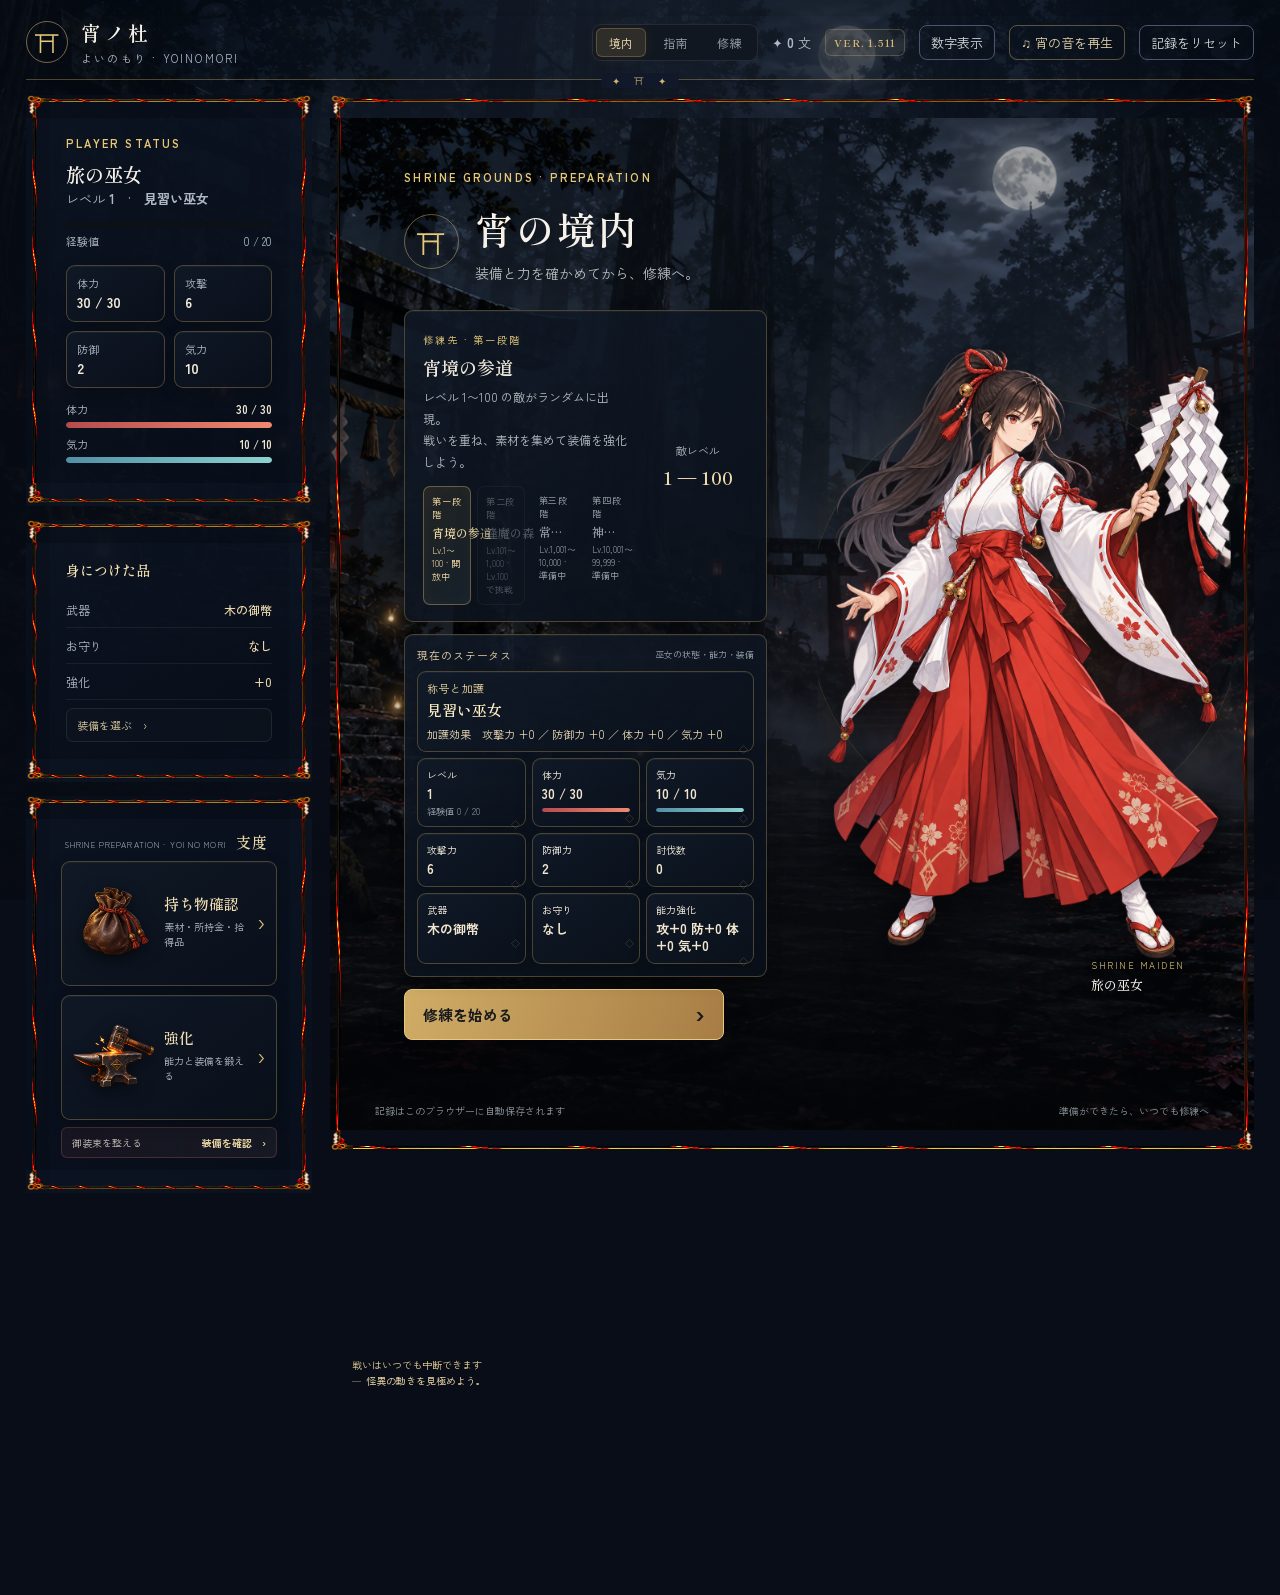
==== index.html @ 6b1ce0fc "宵ノ杜1.511" ====
<!doctype html>
<html lang="ja">
<head>
<meta charset="utf-8"><meta name="viewport" content="width=device-width,initial-scale=1">
<meta name="theme-color" content="#171b25"><title>宵ノ杜（よいのもり）— 巫女の修練場</title>








<link rel="stylesheet" href="styles.css?v=1.511"></head>
<body data-screen="prep" data-prep-view="home"><div class="wrap">
<header class="top"><div class="brand"><div class="crest">⛩</div><div><h1>宵ノ杜</h1><small>よいのもり · YOINOMORI</small></div></div><div class="top-right"><nav class="screen-tabs"><button class="screen-tab active" data-screen-go="prep">境内</button><button class="screen-tab" data-prep-open="guide">指南</button><button class="screen-tab" data-screen-go="battle">修練</button></nav><span>✦ <b id="coins">0</b> 文</span><span class="version-tag" aria-label="ゲームバージョン">VER. 1.511</span><button class="save" id="numberSettingsOpen" aria-expanded="false">数字表示</button><button class="save" id="soundToggle" aria-pressed="false">♫ 宵の音を再生</button><button class="save" id="reset">記録をリセット</button></div></header><section class="number-settings" id="numberSettings" hidden aria-label="数値表示の設定"><div class="number-settings-title"><b>数値表示</b><button type="button" id="numberSettingsClose" aria-label="閉じる">×</button></div><label>表示方法<select id="numberDisplayMode"><option value="compact">省略（上位8桁・日本式単位）</option><option value="full">全桁表示</option></select></label><label id="numberFullFormatRow" hidden>全桁の形式<select id="numberFullFormat"><option value="japanese">日本式（万・億・兆）</option><option value="comma">3桁カンマ（10,000）</option></select></label></section>
<div class="layout"><aside class="side">
<section class="card profile"><div class="eyebrow">PLAYER STATUS</div><h2>旅の巫女</h2><div class="level">レベル <b id="level">1</b><span class="divinity-count" id="sideDivinityCount" hidden></span>　·　<b id="shrineTitle">見習い巫女</b></div><div class="xpbar"><i id="xpfill"></i></div><div class="minor"><span>経験値</span><span id="xptext">0 / 20</span></div><div class="stats"><div class="stat"><span>体力</span><b id="statHp">30 / 30</b></div><div class="stat"><span>攻撃</span><b id="statAtk">6</b></div><div class="stat"><span>防御</span><b id="statDef">2</b></div><div class="stat"><span>気力</span><b id="statMp">10</b></div></div><div class="vitals"><div><span>体力</span><b id="hpValue">30 / 30</b></div><div class="vitalbar hp"><i id="hpbarFill"></i></div><div><span>気力</span><b id="mpValue">10 / 10</b></div><div class="vitalbar mp"><i id="mpbarFill"></i></div></div></section>
<section class="card"><h3 class="section-title">身につけた品</h3><div class="gear-row"><span>武器</span><b id="weapon">木の御幣</b></div><div class="gear-row"><span>お守り</span><b id="charm">なし</b></div><div class="gear-row"><span>強化</span><b id="upgrade">+0</b></div><button class="side-action shrine-only" data-prep-open="equipment">装備を選ぶ　›</button></section>
<section class="prep-preparation shrine-only" aria-label="支度"><div class="prep-preparation-head"><span>SHRINE PREPARATION · YOI NO MORI</span><h3>支度</h3></div><div class="prep-shortcuts"><button class="prep-card prep-card-bag" data-prep-open="materials"><img src="assets/ui/leather-pouch.png" alt="革袋"><span class="prep-card-copy"><b>持ち物確認</b><small>素材・所持金・拾得品</small></span><i aria-hidden="true">›</i></button><button class="prep-card prep-card-forge" data-prep-open="enhancement"><img src="assets/ui/forge-anvil.png" alt="鍛冶の金床と槌"><span class="prep-card-copy"><b>強化</b><small>能力と装備を鍛える</small></span><i aria-hidden="true">›</i></button></div><button class="prep-equipment-link divinity-prep-link" id="divinityOpen" hidden><span>神へと至る道</span><b>神格化　✦</b></button><button class="prep-equipment-link" data-prep-open="equipment"><span>御装束を整える</span><b>装備を確認　›</b></button></section>
</aside><main class="main">
<section class="prep-screen" id="prepScreen"><div class="prep-copy"><div class="eyebrow">SHRINE GROUNDS · PREPARATION</div><div class="prep-title"><span class="prep-seal">⛩</span><div><h2>宵の境内</h2><p>装備と力を確かめてから、修練へ。</p></div></div><div class="course-panel"><div class="course-copy"><span class="course-label">修練先 · 第一段階</span><h3>宵境の参道</h3><p>レベル 1〜100 の敵がランダムに出現。<br>戦いを重ね、素材を集めて装備を強化しよう。</p><div class="course-ranks" aria-label="修練先の四段階"><button type="button" class="current" data-course-select="1"><small>第一段階</small><b>宵境の参道</b><em>Lv.1〜100 · 開放中</em></button><button type="button" data-course-select="2"><small>第二段階</small><b>逢魔の森</b><em>Lv.101〜1,000 · Lv.100で挑戦</em></button><span><small>第三段階</small><b>常夜の奥社</b><em>Lv.1,001〜10,000 · 準備中</em></span><span><small>第四段階</small><b>神代の幽世</b><em>Lv.10,001〜99,999 · 準備中</em></span></div></div><div class="course-range"><span>敵レベル</span><strong>1 — 100</strong></div></div><section class="prep-status" aria-label="現在のステータス"><div class="prep-status-head"><span>現在のステータス</span><small>巫女の状態・能力・装備</small></div><div class="prep-status-grid"><div class="prep-stat title-stat"><span>称号と加護</span><b id="prepTitleValue">見習い巫女</b><small id="titleBuffValue">称号による能力補正なし</small></div><div class="prep-stat"><span>レベル</span><b id="prepLevelValue">1</b><small class="divinity-count" id="prepDivinityCount" hidden></small><small>経験値 <span id="prepXpValue">0 / 20</span></small></div><div class="prep-stat"><span>体力</span><b id="prepHpValue">30 / 30</b><i class="prep-stat-bar hp"><i id="prepHpFill"></i></i></div><div class="prep-stat"><span>気力</span><b id="prepMpValue">10 / 10</b><i class="prep-stat-bar mp"><i id="prepMpFill"></i></i></div><div class="prep-stat"><span>攻撃力</span><b id="prepAtkValue">6</b></div><div class="prep-stat"><span>防御力</span><b id="prepDefValue">2</b></div><div class="prep-stat"><span>討伐数</span><b id="prepWinsValue">0</b></div><div class="prep-stat"><span>武器</span><b id="prepWeaponValue">木の御幣</b></div><div class="prep-stat"><span>お守り</span><b id="prepCharmValue">なし</b></div><div class="prep-stat"><span>能力強化</span><b id="prepUpgradeValue">攻+0 防+0 体+0 気+0</b></div></div></section><button class="enter-training" id="enterTraining">修練を始める <span>›</span></button></div><div class="prep-art"><div class="art-halo"></div><img src="assets/miko.png" alt="御幣を手にした旅の巫女"><div class="nameplate"><span>SHRINE MAIDEN</span><b>旅の巫女</b></div></div><div class="prep-bottom"><span>記録はこのブラウザーに自動保存されます</span><span>準備ができたら、いつでも修練へ</span></div></section>
<section class="prep-panel guide-panel" id="guidePanel" hidden><div class="panel-head"><div><div class="eyebrow">SHRINE · GUIDE</div><h2>指南</h2><p>宵ノ杜での修練と、戦いの基本。</p></div><button class="back-home" data-prep-home>境内へ戻る</button></div><div class="guide-accordions"><details><summary>宵ノ杜での目的</summary><p>修練で怪異と戦い、経験値や文、素材、装備を集めましょう。集めた品で巫女の能力や装備を整え、さらに強い怪異へ挑みます。</p></details><details><summary>戦闘の三すくみ</summary><p>敵の予兆を見て行動を選びます。強烈な攻撃には「防御」、通常攻撃には「破魔の舞」、小細工には「攻撃」が有効です。相手の行動に合った選択で戦いを有利に進めましょう。</p></details><details><summary>戦闘コマンド</summary><p>「攻撃」は基本の一撃。「防御」は強烈な攻撃を受け止めます。「破魔の舞」は通常攻撃をかわしながら反撃します。「祈り」は気力を使って体力を回復します。危険を感じた時は「逃走」を選べますが、その戦いの報酬は得られません。</p></details><details><summary>装備と合成</summary><p>怪異から得た武器やお守りは、境内の装備画面で確認・装備できます。自分のレベル帯を超える装備は身につけられません。同じ装備を得ると自動で合成され、合成Lv.に応じた補正が加わります。補正率は合成Lv.ごとに1%で、装備の素の能力値の横に加算値として表示されます。</p></details><details><summary>素材と強化</summary><p>修練で集めた素材は「支度」から持ち物を確認できます。基礎能力の強化と装備の強化では必要な素材が異なります。装備を強化する際は素材に加えて文も使います。</p></details><details><summary>修練先</summary><p>第一段階「宵境の参道」ではレベル1〜100の怪異と戦います。第二段階「逢魔の森」はレベル100で挑戦でき、初回のレベル101の怪異を倒すと以後も選べるようになります。</p></details><details><summary>記録の保存</summary><p>修練の記録は、このブラウザーに自動保存されます。同じブラウザーで続きを遊べます。</p></details></div></section><section class="prep-panel" id="equipmentPanel" hidden><div class="panel-head"><div><div class="eyebrow">SHRINE · EQUIPMENT</div><h2>装備を選ぶ</h2><p>品物を選び、内容を確認してから装備します。</p></div><button class="back-home" data-prep-home>境内へ戻る</button></div><div class="equipment-workspace"><div class="equipment-owned"><h3>持っている装備</h3><div id="equipmentPanelList" class="equipment-panel-list"></div></div><div class="equipment-detail"><div class="detail-emblem">御</div><div class="eyebrow">SELECTED ITEM</div><h3 id="selectedGearName">装備を選択してください</h3><p id="selectedGearInfo">選んだ装備の性能と装着先をここで確認できます。</p><div class="current-loadout"><span>現在の武器 <b id="panelWeapon">木の御幣</b></span><span>現在のお守り <b id="panelCharm">なし</b></span></div><button id="equipConfirm" class="panel-primary" disabled>この装備を身につける</button></div></div></section>
<section class="prep-panel" id="materialsPanel" hidden><div class="panel-head"><div><div class="eyebrow">SHRINE · INVENTORY</div><h2>持ち物</h2><p>修練で集めた素材と装備品を確認します。</p></div><button class="back-home" data-prep-home>境内へ戻る</button></div><div class="material-summary"><div><span>所持素材</span><b id="materialTotalValue">0 個</b></div><div><span>所持金</span><b id="materialCoinsValue">0 文</b></div></div><h3 class="panel-section-title">収集した素材</h3><div id="materialsList" class="materials-list"></div></section>
<section class="prep-panel" id="enhancementPanel" hidden><div class="panel-head"><div><div class="eyebrow">SHRINE · ENHANCEMENT</div><h2>能力・装備を強化</h2><p>強化項目ごとの専用素材を使います。基礎能力の強化に文は必要ありません。</p></div><button class="back-home" data-prep-home>境内へ戻る</button></div><div class="enhancement-workspace"><div class="enhancement-visual"><img src="assets/enhancement-offering.png" alt="能力や装備の強化に使う霊妙な素材"><span>社に奉じられた強化素材</span></div><div class="enhancement-form"><label for="enhanceTarget">強化する項目</label><select id="enhanceTarget"><optgroup label="基礎能力"><option value="attack">攻撃力</option><option value="defense">防御力</option><option value="vitality">体力上限</option><option value="focus">気力上限</option></optgroup><optgroup label="装備品"><option value="weapon">装備中の武器</option><option value="charm">装備中のお守り</option></optgroup></select><div class="enhance-info" id="enhanceInfo"></div><button id="enhance" class="panel-primary">この強化を行う</button></div></div></section>
<div class="heading"><div><div class="eyebrow" id="trainingCourseEyebrow">STAGE 01</div><h2 id="trainingCourseTitle">宵境の参道</h2></div><p id="trainingCourseRange">敵の目安　レベル 1〜100</p></div>
<div class="battle-log-layout"><section class="battle" id="battle"><div class="battle-top"><div class="battle-tag">⛩　境内・宵の刻</div><div id="enemyInfo" class="enemy-info" hidden><h3 id="enemyName"></h3><small id="enemyLevel" class="enemy-level"></small><div class="bar"><i id="enemyHpFill"></i></div><div class="enemy-hp-label"><span>体力</span><span id="enemyHpText"></span></div></div></div><div class="battle-vitals"><div class="fight-vital"><div><span>体力</span><b id="battleHpValue">30 / 30</b></div><div class="vitalbar hp"><i id="battleHpBar"></i></div></div><div class="fight-vital"><div><span>気力</span><b id="battleMpValue">10 / 10</b></div><div class="vitalbar mp"><i id="battleMpBar"></i></div></div><div class="fight-stat"><span>攻撃力</span><b id="battleAtkValue">6</b></div><div class="fight-stat"><span>防御力</span><b id="battleDefValue">2</b></div></div><img class="miko-art" src="assets/miko.png" alt="白衣に朱の袴を着た巫女、御幣を構えている"><div id="idle" class="stage"><div class="idle-stage"><button class="start restart-training" id="begin" aria-label="続けて修練する">連戦する　›</button><h3>修練の合間</h3><p>体力と気力を確かめ、次の敵に備えよう。<br>境内へ戻って装備を整えることもできます。</p></div></div><div id="activeStage" class="stage" hidden><img class="enemy-art" id="enemyArt" src="assets/enemies/oni.png" alt="野良鬼"><div class="intent" id="intent">敵の様子をうかがっている</div></div><div class="battle-bottom"><span>連勝　<b id="streak">0</b></span></div></section><div id="log" class="battle-log" aria-live="polite"><div id="turnMsg" class="battle-callout">戦いはいつでも中断できます</div><div id="logs"><div class="logline"><span>—</span>怪異の動きを見極めよう。</div></div></div></div>
<section class="combat-ui"><div class="commands"><div class="command-head"><h3>行動を選ぶ</h3><span>気力　<b id="mpNow">10</b> / <span id="mpMax">10</span></span></div><div class="cmdgrid"><button class="cmd" data-action="attack"><span class="ico">⚔️</span><span><b>攻撃</b><small>素早い一撃</small></span></button><button class="cmd" data-action="skill"><span class="ico">🌸</span><span><b>破魔の舞</b><small>気力 4 · 破魔の力で攻める</small></span></button><button class="cmd" data-action="guard"><span class="ico">⛨</span><span><b>守る</b><small>身を守り、次の傷を抑える</small></span></button><button class="cmd" data-action="pray"><span class="ico">📿</span><span><b>祈る</b><small>体力を回復 · 気力 3</small></span></button><button class="cmd" id="fleeCommand" data-action="flee" disabled><span class="ico">↩</span><span><b>逃走</b><small>戦闘を中断 · 報酬なし</small></span></button></div></div></section>
<div class="foot">宵ノ杜　—　終わりなき修練のはじまり</div></main></div></div><div class="divinity-modal" id="divinityModal" hidden role="dialog" aria-modal="true" aria-labelledby="divinityTitle"><button class="divinity-backdrop" id="divinityCloseBackdrop" aria-label="閉じる"></button><section class="divinity-dialog"><button class="divinity-close" id="divinityClose" aria-label="閉じる">×</button><span class="divinity-kicker">神へと至る道</span><h2 id="divinityTitle">神格化</h2><p>レベル1から育成をやり直し、体力・気力・攻撃・防御の一部を永続加護として引き継ぎます。装備・素材・文・通常強化は保持されます。重ねるほど能力が伸び続けます。</p><div class="divinity-rate" id="divinityRate">今のレベルだと 5.0% 引き継がれます。神格化前のレベルが高いほど、引継ぎ率が高まります。</div><div class="divinity-preview-stats"><span>神格化後 <b>レベル1から再育成</b></span><span>今回の引継ぎ <b id="divinityGainText">体力 +1 · 気力 +1 · 攻撃 +1 · 防御 +1</b></span></div><button class="divinity-prepare" id="divinityPrepare">神格化を選ぶ</button><div class="divinity-confirm" id="divinityConfirm" hidden><b>神格化を実行しますか？</b><span>レベルと経験値は1からの育成に戻ります。能力の加護とこれまでの所持品は引き継がれます。</span><div><button id="divinityCancel">実行しない</button><button id="divinityExecute">実行する</button></div></div></section></div><div class="toast" id="toast"></div>
<script src="game.js?v=1.511" defer></script></body></html>
---- styles.css ----
@import url('https://fonts.googleapis.com/css2?family=Zen+Kaku+Gothic+New:wght@400;500;700;900&family=Shippori+Mincho:wght@500;600;700&display=swap');
:root{--bg:#10141c;--panel:#1a202b;--panel2:#202936;--line:#35404d;--muted:#9ba6b1;--text:#f2eee5;--red:#cb5b59;--gold:#d7b875;--green:#84b89b;--blue:#83a9c9}*{box-sizing:border-box}body{margin:0;background:radial-gradient(ellipse at 50% -10%,#303744 0,#171c26 38%,#10141c 75%);color:var(--text);font:15px 'Zen Kaku Gothic New',sans-serif;min-height:100vh}button{font:inherit;color:inherit;cursor:pointer}.wrap{max-width:1180px;margin:auto;padding:22px 28px 48px}.top{display:flex;align-items:center;justify-content:space-between;border-bottom:1px solid #ffffff18;padding:5px 0 19px}.brand{display:flex;align-items:center;gap:13px}.crest{width:42px;height:42px;border:1px solid #d7b87588;border-radius:50%;display:grid;place-items:center;color:var(--gold);font-size:25px}.brand h1{font:600 20px 'Shippori Mincho',serif;letter-spacing:.18em;margin:0}.brand small{display:block;color:var(--muted);font-size:11px;letter-spacing:.2em;margin-top:3px}.top-right{display:flex;align-items:center;gap:14px;color:var(--muted);font-size:13px}.save{border:1px solid var(--line);background:none;padding:7px 11px;border-radius:8px;color:#d4d8d9}.layout{display:grid;grid-template-columns:260px minmax(0,1fr);gap:20px;margin-top:20px}.side{display:flex;flex-direction:column;gap:14px}.card{background:linear-gradient(145deg,#202733,#191f29);border:1px solid #ffffff13;border-radius:13px;padding:17px;box-shadow:0 12px 35px #0002}.profile{position:relative;overflow:hidden}.profile:after{content:'⛩';position:absolute;right:-5px;top:18px;font-size:101px;color:#d7b8750b}.eyebrow{font-size:11px;letter-spacing:.2em;color:var(--gold);font-weight:700}.profile h2{font:600 19px 'Shippori Mincho',serif;margin:9px 0 2px}.level{color:var(--muted);font-size:13px}.xpbar,.bar{height:7px;border-radius:8px;background:#0c1118;overflow:hidden}.xpbar{margin:13px 0 5px}.xpbar i,.bar i{display:block;height:100%;background:linear-gradient(90deg,#ae8053,#e2c986);border-radius:8px;transition:width .3s}.minor{font-size:11px;color:var(--muted);display:flex;justify-content:space-between}.stats{display:grid;grid-template-columns:1fr 1fr;gap:9px;margin-top:16px}.stat{background:#11172088;padding:9px 10px;border-radius:8px}.stat span{display:block;color:var(--muted);font-size:11px}.stat b{font-size:16px}.section-title{font:600 14px 'Shippori Mincho',serif;margin:0 0 12px}.gear-row{display:flex;justify-content:space-between;padding:9px 0;border-bottom:1px solid #ffffff10;font-size:12px}.gear-row:last-child{border:0;padding-bottom:0}.gear-row span{color:var(--muted)}.gear-row b{color:#e9d7ac;font-weight:500}.inventory{font-size:12px;color:var(--muted);line-height:1.8}.main{min-width:0}.heading{display:flex;justify-content:space-between;align-items:end;margin:2px 2px 13px}.heading h2{font:600 22px 'Shippori Mincho',serif;margin:3px 0 0}.heading p{margin:0;color:var(--muted);font-size:12px}.course{display:flex;align-items:center;gap:11px}.course-mark{color:var(--gold);font-size:23px;border:1px solid #d7b87555;border-radius:9px;padding:5px 10px}.battle{min-height:368px;position:relative;overflow:hidden;background:linear-gradient(180deg,#252c35 0%,#252b32 46%,#35302a 100%);border:1px solid #ffffff17;border-radius:14px}.battle:before{content:'';position:absolute;inset:0;background:radial-gradient(ellipse at 50% 90%,#c69b572b,transparent 44%),linear-gradient(0deg,#10141caa,transparent 43%);pointer-events:none}.battle-top{position:relative;z-index:1;display:flex;justify-content:space-between;align-items:flex-start;padding:18px}.battle-tag{background:#10141caa;border:1px solid #ffffff1c;border-radius:20px;padding:6px 11px;font-size:11px;color:#d9d6ce}.enemy-info{width:220px;margin-left:auto;text-align:right}.enemy-info h3{font:600 17px 'Shippori Mincho',serif;margin:0 0 5px}.enemy-info small{color:#bbc1c2;font-size:11px}.bar{height:6px;margin-top:9px;background:#13171b}.bar i{background:linear-gradient(90deg,#b84e4c,#e17465)}.enemy-hp-label{display:flex;justify-content:space-between;font-size:11px;margin-top:4px;color:#d7d6d1}.stage{position:absolute;inset:65px 0 46px;display:grid;place-items:center}.enemy-art{font-size:116px;filter:drop-shadow(0 12px 17px #0007);animation:float 3.4s ease-in-out infinite;user-select:none}.enemy-art.hit{animation:shake .27s}.@keyframes float{50%{transform:translateY(-7px)}}@keyframes shake{25%{transform:translateX(-12px)}75%{transform:translateX(12px)}}.intent{position:absolute;z-index:1;bottom:15px;left:50%;transform:translateX(-50%);white-space:nowrap;background:#111720dc;border:1px solid #ffffff20;padding:8px 14px;border-radius:20px;font-size:12px;color:#e5d7b8}.idle-stage{text-align:center;max-width:390px;z-index:1}.idle-stage .seal{font-size:73px;color:#d7b8756b;line-height:1}.idle-stage h3{font:600 20px 'Shippori Mincho',serif;margin:7px}.idle-stage p{color:#b8bdc0;font-size:13px;line-height:1.8}.start{margin-top:9px;background:#b08b52;border:0;color:#16191d;padding:11px 26px;border-radius:8px;font-weight:700;box-shadow:0 4px 18px #0003}.start:hover,.cmd:hover{filter:brightness(1.13);transform:translateY(-1px)}.battle-bottom{position:absolute;z-index:1;bottom:0;left:0;right:0;padding:13px 18px;background:linear-gradient(0deg,#111720e8,#11172000);display:flex;justify-content:space-between;align-items:center;color:#c7c7c1;font-size:12px}.battle-bottom b{color:#f1dcae}.combat-ui{margin-top:13px;display:grid;grid-template-columns:1.1fr 1fr;gap:13px}.commands,.log{background:var(--panel);border:1px solid #ffffff13;border-radius:12px;padding:14px}.command-head{display:flex;justify-content:space-between;align-items:center;margin-bottom:10px}.command-head h3{margin:0;font:600 14px 'Shippori Mincho',serif}.command-head span{font-size:11px;color:var(--muted)}.cmdgrid{display:grid;grid-template-columns:1fr 1fr;gap:8px}.cmd{display:flex;align-items:center;gap:9px;background:#242d39;border:1px solid #ffffff14;border-radius:9px;padding:10px;text-align:left;transition:.15s}.cmd:disabled{opacity:.4;cursor:not-allowed;transform:none}.cmd[data-action="flee"]{grid-column:1/-1;min-height:58px;justify-content:center;border-color:#98585488;background:linear-gradient(110deg,#38272d,#2c2931);font-size:14px}.cmd[data-action="flee"] .ico{color:#f09b87}.cmd .ico{font-size:20px;width:26px;text-align:center}.cmd b{display:block;font-size:12px}.cmd small{display:block;color:var(--muted);font-size:10px;margin-top:2px}.log{height:147px;overflow:hidden}.logline{font-size:12px;line-height:1.65;color:#c2c7c8;padding:3px 0;border-bottom:1px solid #ffffff0b}.logline:first-of-type{color:#f0dba9}.logline span{color:var(--muted);font-size:10px;margin-right:7px}.toast{position:fixed;bottom:20px;left:50%;transform:translate(-50%,20px);background:#282f39;border:1px solid #d7b87566;border-radius:9px;padding:11px 17px;opacity:0;pointer-events:none;transition:.22s;z-index:9;box-shadow:0 8px 25px #0007}.toast.show{opacity:1;transform:translate(-50%,0)}.shake-screen{animation:screen .25s}@keyframes screen{25%{transform:translateX(-3px)}75%{transform:translateX(3px)}}.loot{color:#e8cd8d!important}.foot{text-align:center;color:#69747d;font-size:11px;margin:18px 0 0}
.miko-art{position:absolute;z-index:1;left:13%;bottom:38px;width:132px;height:236px;filter:drop-shadow(0 10px 12px #0006);animation:mikoIdle 3.6s ease-in-out infinite;pointer-events:none}@keyframes mikoIdle{50%{transform:translateY(-4px)}}.miko-art:after{content:''}.battle:has(#activeStage:not([hidden])) .miko-art{animation:mikoReady 1.8s ease-in-out infinite alternate}@keyframes mikoReady{to{transform:translateY(-4px) rotate(-1deg)}}#soundToggle{color:#e5d3a9;border-color:#d7b87566}#soundToggle[aria-pressed="true"]{background:#b08b5230;color:#ffe6a8}.miko-art{left:14%}@media(max-width:780px){.wrap{padding:15px}.layout{grid-template-columns:1fr}.side{display:grid;grid-template-columns:1fr 1fr}.profile{grid-column:1/-1}.battle{min-height:330px}.combat-ui{grid-template-columns:1fr}.log{height:auto;min-height:90px}}@media(max-width:500px){.top-right .save{display:none}.top-right{font-size:11px}.side{grid-template-columns:1fr}.profile{grid-column:auto}.battle{min-height:315px}.enemy-info{width:175px}.enemy-art{font-size:91px}.miko-art{width:98px;height:180px;left:6%;bottom:38px}.idle-stage{max-width:270px;margin-left:36px}.heading{align-items:flex-start;gap:8px}.heading h2{font-size:19px}.heading p{font-size:11px}.course-mark{font-size:19px}.cmd{padding:9px 7px}}


/* Screen layout and game artwork */
.wrap{max-width:1600px;height:100vh;min-height:680px;padding:16px 26px 20px;display:flex;flex-direction:column}.top{flex:none;padding:2px 0 13px}.layout{flex:1;min-height:0;grid-template-columns:286px minmax(0,1fr);gap:18px;margin-top:15px}.side{min-height:0;overflow:auto}.main{min-height:0;display:flex;flex-direction:column;gap:10px}.screen-tabs{display:flex;gap:4px;padding:3px;background:#111720;border:1px solid #ffffff16;border-radius:9px}.screen-tab{border:0;background:transparent;color:#9ba6b1;padding:6px 13px;border-radius:6px;font-size:12px}.screen-tab.active{background:#b08b5230;color:#f1dcae}.prep-screen{position:relative;isolation:isolate;flex:1;min-height:470px;overflow:hidden;display:grid;grid-template-columns:1.06fr .94fr;grid-template-rows:1fr auto;border:1px solid #ffffff18;border-radius:15px;background:radial-gradient(ellipse at 78% 53%,#984f3833,transparent 37%),radial-gradient(ellipse at 22% 84%,#bb9b5724,transparent 50%),linear-gradient(135deg,#252b32,#171b23 70%);box-shadow:0 18px 50px #0003}.prep-screen:before{content:'';position:absolute;inset:0;z-index:-1;opacity:.35;background:repeating-linear-gradient(0deg,transparent 0 46px,#d9c38a0d 47px 48px)}.prep-copy{align-self:center;padding:clamp(24px,4vw,60px);z-index:2}.prep-title{display:flex;gap:16px;align-items:center;margin:15px 0 27px}.prep-seal{width:55px;height:55px;border:1px solid #d7b87577;border-radius:50%;display:grid;place-items:center;color:var(--gold);font-size:29px}.prep-title h2{font:600 clamp(26px,3vw,40px) 'Shippori Mincho',serif;letter-spacing:.08em;margin:0}.prep-title p{color:#b6bdc0;margin:7px 0 0;font-size:14px}.course-panel{display:flex;justify-content:space-between;gap:16px;max-width:600px;padding:18px 20px;border:1px solid #d7b87537;border-radius:11px;background:#11172099}.course-label{font-size:10px;letter-spacing:.2em;color:var(--gold)}.course-panel h3{font:600 18px 'Shippori Mincho',serif;margin:6px 0}.course-panel p{color:#b5bec2;font-size:12px;line-height:1.8;margin:0}.course-range{align-self:center;min-width:100px;color:#abb4b8;font-size:11px;text-align:center}.course-range strong{display:block;font:600 18px 'Shippori Mincho',serif;color:#f1dcae;margin-top:6px}.prep-note{display:grid;gap:4px;margin:20px 0 18px 4px}.prep-note span{color:var(--gold);font-size:11px;letter-spacing:.1em}.prep-note b{font:500 13px 'Shippori Mincho',serif}.prep-note small{color:#9ba6b1;font-size:11px}.enter-training{display:flex;align-items:center;justify-content:space-between;width:min(100%,320px);padding:14px 18px;border:1px solid #e6c980;background:linear-gradient(110deg,#d0ac66,#a77d45);color:#17191d;border-radius:8px;font-weight:700;box-shadow:0 8px 24px #0004;transition:.16s}.enter-training:hover{transform:translateY(-2px);filter:brightness(1.07)}.enter-training span{font-size:24px;line-height:16px}.prep-art{position:relative;min-width:0;overflow:hidden}.prep-art .art-halo{position:absolute;width:min(34vw,490px);aspect-ratio:1;border-radius:50%;left:50%;top:51%;transform:translate(-50%,-50%);background:radial-gradient(circle,#d7b8752a 0,#b3443820 40%,transparent 70%);border:1px solid #d7b87521;box-shadow:0 0 65px #d7b87516}.prep-art>img{position:absolute;bottom:-2%;left:50%;transform:translateX(-50%);height:94%;width:auto;max-width:100%;object-fit:contain;filter:drop-shadow(0 18px 20px #0008)}.nameplate{position:absolute;right:8%;bottom:9%;display:grid;gap:3px;padding:9px 13px;border:1px solid #d7b87540;border-radius:7px;background:#13171de0}.nameplate span{font-size:9px;letter-spacing:.17em;color:var(--gold)}.nameplate b{font:500 13px 'Shippori Mincho',serif}.prep-bottom{grid-column:1/-1;display:flex;justify-content:space-between;padding:12px 22px;border-top:1px solid #ffffff14;background:#10141c88;color:#879198;font-size:10px}.layout .battle{flex:1;min-height:310px}.combat-ui{flex:none;height:158px;grid-template-columns:1.1fr 1fr;gap:10px;margin-top:0}.commands,.log{min-height:0;height:100%;padding:12px}.cmdgrid{gap:6px}.cmd{padding:8px 10px}.command-head{margin-bottom:8px}.logline{font-size:11px;padding:2px 0}.miko-art{position:absolute;z-index:1;left:13%;bottom:43px;width:auto;height:76%;max-width:26%;object-fit:contain;filter:drop-shadow(0 12px 14px #0008);animation:mikoIdle 3.6s ease-in-out infinite;pointer-events:none}.battle:has(#activeStage:not([hidden])) .miko-art{animation:mikoReady 1.8s ease-in-out infinite alternate}.enemy-art{position:absolute;left:69%;bottom:26px;width:auto;height:min(82%,300px);max-width:30%;object-fit:contain;filter:drop-shadow(0 14px 15px #0009);animation:float 3.4s ease-in-out infinite;user-select:none;pointer-events:none}.enemy-art.hit{animation:shake .27s}.vitals{margin-top:13px;display:grid;grid-template-columns:1fr auto;gap:5px 8px;align-items:center}.vitals>div:first-child,.vitals>div:nth-of-type(3){display:contents}.vitals span{font-size:11px;color:#b2bbc0}.vitals b{font-size:11px;color:#eee6d3;text-align:right}.vitalbar{grid-column:1/-1;height:6px;border-radius:9px;overflow:hidden;background:#0d1218;margin-bottom:3px}.vitalbar i{display:block;height:100%;width:100%;border-radius:9px;transition:width .25s}.vitalbar.hp i{background:linear-gradient(90deg,#b64b4d,#ef8971)}.vitalbar.mp i{background:linear-gradient(90deg,#528fa5,#8dd2d1)}.stat b{font-size:14px}.heading{margin:0 2px 2px}.battle{min-height:0}.battle-top{padding:15px 18px}.stage{inset:62px 0 47px}.intent{bottom:8px}.battle-bottom{padding:12px 18px}.foot{display:none}body[data-screen="prep"] .heading,body[data-screen="prep"] #battle,body[data-screen="prep"] .combat-ui{display:none}body[data-screen="battle"] #prepScreen{display:none}
@media(max-width:850px){.wrap{height:auto;min-height:100vh;padding:14px}.layout{height:auto;grid-template-columns:1fr}.side{display:grid;grid-template-columns:1fr 1fr;overflow:visible}.profile{grid-column:1/-1}.main{min-height:720px}.prep-screen{min-height:620px}.prep-copy{padding:28px}.layout .battle{flex:none;height:400px}.combat-ui{height:auto;min-height:158px}.commands,.log{height:158px}}
@media(max-width:560px){.wrap{padding:10px}.top{align-items:flex-start;gap:8px}.brand{gap:7px}.brand h1{font-size:17px}.brand small{font-size:9px}.crest{width:34px;height:34px;font-size:20px}.top-right{gap:5px;flex-wrap:wrap;justify-content:flex-end}.top-right .save{display:none}#soundToggle{display:block!important;padding:6px 8px!important}.screen-tab{padding:6px 9px}.layout{margin-top:10px}.side{grid-template-columns:1fr}.profile{grid-column:auto}.main{min-height:0}.prep-screen{display:flex;flex-direction:column;min-height:650px}.prep-copy{padding:23px 18px 8px}.prep-title{margin:12px 0 17px}.prep-title h2{font-size:26px}.prep-title p{font-size:12px}.course-panel{padding:13px;gap:7px}.course-panel p{font-size:11px}.course-range{min-width:78px}.course-range strong{font-size:16px}.prep-note{margin:13px 0}.prep-art{position:absolute;right:0;bottom:34px;width:57%;height:43%;opacity:.76;pointer-events:none}.prep-art>img{height:100%;left:55%}.prep-art .art-halo{width:100%;top:58%}.nameplate{display:none}.enter-training{z-index:3;position:relative}.prep-bottom{margin-top:auto;font-size:9px;padding:10px}.heading h2{font-size:20px}.heading p{font-size:11px}.layout .battle{height:350px;min-height:350px}.enemy-info{width:145px}.miko-art{height:58%;max-width:32%;left:4%;bottom:42px}.enemy-art{width:clamp(116px,33vw,155px);left:69%;bottom:32px}.stage{inset:60px 0 45px}.intent{font-size:10px;padding:7px 10px;max-width:90%;white-space:normal;text-align:center}.combat-ui{grid-template-columns:1fr}.commands{height:154px}.log{height:100px}.cmd{padding:7px}.cmd small{font-size:9px}}


[hidden]{display:none!important}.battle-vitals{display:grid;grid-template-columns:1fr 1fr;gap:13px;margin-bottom:8px;padding-bottom:8px;border-bottom:1px solid #ffffff12}.fight-vital>div:first-child{display:flex;justify-content:space-between;align-items:center;margin-bottom:4px}.fight-vital span{font-size:11px;color:#aeb8bd}.fight-vital b{font-size:12px;color:#f2e8d0}.fight-vital .vitalbar{height:7px;margin:0}.combat-ui{height:194px}.commands{overflow:hidden}.equipment-list{display:grid;gap:6px;margin-top:9px}.equipment-entry{display:flex;justify-content:space-between;align-items:center;gap:7px;padding:7px 8px;background:#11172088;border:1px solid #ffffff10;border-radius:7px;font-size:11px}.equipment-entry span{color:#e5d3a9}.equipment-entry small{color:#aab4ba}.equip-button{border:1px solid #d7b87555;border-radius:5px;color:#e6d4aa;background:#d7b87512;padding:4px 7px;font-size:10px;white-space:nowrap}.equip-button:disabled{opacity:.5}.enhance-box{margin-top:12px;padding-top:10px;border-top:1px solid #ffffff12}.enhance-box h4{font:600 12px 'Shippori Mincho',serif;margin:0 0 7px;color:#ead8b0}.enhance-box select{width:100%;padding:7px 8px;border-radius:6px;border:1px solid #ffffff20;background:#121821;color:#eee8dc;font:inherit;font-size:11px}.enhance-info{font-size:10px;line-height:1.55;color:#aeb7bc;margin:7px 0}.enhance-info b{color:#ead8b0}.enhance-box #enhance{width:100%;border:1px solid #d7b87566;color:#e5d3a9;background:#c19b4d12;padding:7px;border-radius:7px;font-size:11px}.enhance-box #enhance:disabled{opacity:.42;cursor:not-allowed}body[data-screen="battle"] .enhance-box,body[data-screen="battle"] .equipment-list{display:none}.equipment-list:empty{display:none}
@media(max-width:850px){.combat-ui{height:auto;min-height:194px}.commands{height:auto;min-height:194px}.battle-vitals{gap:8px}.equipment-list{max-height:170px;overflow:auto}}
@media(max-width:560px){.combat-ui{min-height:0}.commands{min-height:190px}.battle-vitals{margin-bottom:7px;padding-bottom:7px}.enhance-box{margin-top:10px}.equipment-list{max-height:190px}}


.side-action{display:block;width:100%;margin-top:8px;padding:8px 10px;text-align:left;border:1px solid #ffffff16;border-radius:7px;background:#11172080;color:#d9c89f;font-size:11px}.side-action:hover{border-color:#d7b87566;background:#d7b87512}.prep-shortcuts{display:grid;grid-template-columns:repeat(3,minmax(0,1fr));gap:8px;margin:15px 0}.prep-shortcuts button{display:grid;grid-template-columns:30px 1fr;grid-template-rows:auto auto;gap:2px 8px;text-align:left;align-items:center;padding:9px 10px;border:1px solid #ffffff18;border-radius:8px;background:#131922bd;color:#eee8dc}.prep-shortcuts button:hover{border-color:#d7b87577;background:#242630}.prep-shortcuts button>span{grid-row:1/3;width:28px;height:28px;display:grid;place-items:center;border-radius:50%;border:1px solid #d7b87555;color:#e5c881}.prep-shortcuts b{font-size:11px}.prep-shortcuts small{font-size:9px;color:#9aa5ad}.enter-training{margin-top:0}
.prep-panel{flex:1;min-height:0;padding:clamp(22px,4vw,52px);border:1px solid #ffffff18;border-radius:15px;background:radial-gradient(ellipse at 85% 45%,#a8583820,transparent 38%),linear-gradient(135deg,#252b32,#171b23 75%);display:flex;flex-direction:column;gap:22px;overflow:hidden}.panel-head{display:flex;justify-content:space-between;align-items:center;gap:20px;padding-bottom:17px;border-bottom:1px solid #ffffff17}.panel-head h2{font:600 clamp(25px,3vw,36px) 'Shippori Mincho',serif;margin:4px 0}.panel-head p{margin:0;color:#aab4b9;font-size:12px}.back-home{padding:9px 13px;border:1px solid #ffffff1c;border-radius:7px;background:#10151d;color:#d8ccad;font-size:11px;white-space:nowrap}
.equipment-workspace{display:grid;grid-template-columns:minmax(0,1fr) minmax(230px,.7fr);gap:18px;flex:1;min-height:0}.equipment-owned,.equipment-detail{padding:17px;border:1px solid #ffffff13;border-radius:10px;background:#1117208c;min-height:0}.equipment-owned h3,.panel-section-title{margin:0 0 12px;font:600 14px 'Shippori Mincho',serif;color:#ecdfc2}.equipment-panel-list{display:grid;gap:8px;max-height:100%;overflow:auto}.gear-choice{display:flex;justify-content:space-between;align-items:center;gap:14px;padding:13px;border:1px solid #ffffff15;border-radius:8px;background:#1b232e;color:#eee8dc;text-align:left}.gear-choice.selected{border-color:#dabd75;background:#8e73351c;box-shadow:inset 3px 0 #d7b875}.gear-choice.equipped{opacity:.72}.gear-choice b{display:block;font-size:13px}.gear-choice small{display:block;margin-top:4px;color:#aab5bb;font-size:11px}.choice-state{flex:none;color:#d8bd7a;font-size:10px}.equipment-detail{display:flex;flex-direction:column;align-items:flex-start;justify-content:center;padding:25px}.detail-emblem,.enhance-mark{width:62px;height:62px;display:grid;place-items:center;border-radius:50%;border:1px solid #d7b8755c;background:#d7b87510;color:#dfc17d;font:500 28px 'Shippori Mincho',serif;margin-bottom:18px}.equipment-detail h3{margin:6px 0;font:600 20px 'Shippori Mincho',serif}.equipment-detail p{min-height:36px;color:#b1bbc0;font-size:12px;line-height:1.7}.current-loadout{display:grid;gap:8px;width:100%;margin:12px 0 18px;padding:12px;border-radius:8px;background:#0e141c}.current-loadout span{display:flex;justify-content:space-between;color:#aab3b8;font-size:11px}.current-loadout b{color:#e5d6b5}.panel-primary{padding:12px 16px;border:1px solid #d7b87588;border-radius:7px;background:linear-gradient(110deg,#c6a25e,#977040);color:#17191d;font-weight:700;font-size:12px}.panel-primary:disabled{opacity:.45;cursor:not-allowed}
.material-summary{display:flex;gap:12px}.material-summary>div{min-width:170px;padding:15px 18px;border:1px solid #ffffff16;border-radius:9px;background:#11172099}.material-summary span{display:block;color:#aab4b9;font-size:11px}.material-summary b{display:block;margin-top:6px;color:#ecd59b;font:600 19px 'Shippori Mincho',serif}.materials-list{display:grid;grid-template-columns:repeat(auto-fill,minmax(155px,1fr));gap:10px;overflow:auto}.material-card{padding:15px;border:1px solid #ffffff15;border-radius:8px;background:#11172099}.material-card span{display:block;color:#aeb9be;font-size:11px}.material-card b{display:block;margin-top:8px;color:#e8d5a9;font:600 17px 'Shippori Mincho',serif}.empty-state{padding:24px;border:1px dashed #ffffff20;border-radius:9px;color:#9ba6b1;font-size:12px}
.enhancement-workspace{display:flex;align-items:center;gap:clamp(24px,8vw,100px);width:min(100%,720px);margin:auto;padding:clamp(20px,5vw,50px);border:1px solid #ffffff15;border-radius:12px;background:#11172099}.enhancement-workspace .enhance-mark{flex:none;width:92px;height:92px;font-size:43px;margin:0}.enhancement-form{flex:1;min-width:0}.enhancement-form label{display:block;margin-bottom:8px;color:#dcc789;font-size:12px}.enhancement-form select{width:100%;padding:12px;border:1px solid #ffffff22;border-radius:7px;background:#161d27;color:#f2eee5;font:inherit}.enhancement-form .enhance-info{margin:13px 0 16px;padding:12px;border-radius:7px;background:#0c121a;color:#b2bdc1;font-size:12px;line-height:1.9}.enhancement-form .enhance-info b{color:#ecd59b}.enhancement-form .panel-primary{width:100%}
body[data-screen="prep"][data-prep-view="equipment"] #prepScreen,body[data-screen="prep"][data-prep-view="materials"] #prepScreen,body[data-screen="prep"][data-prep-view="enhancement"] #prepScreen,body[data-screen="prep"][data-prep-view="guide"] #prepScreen{display:none!important}body[data-screen="prep"][data-prep-view="equipment"] #equipmentPanel,body[data-screen="prep"][data-prep-view="materials"] #materialsPanel,body[data-screen="prep"][data-prep-view="enhancement"] #enhancementPanel,body[data-screen="prep"][data-prep-view="guide"] #guidePanel{display:flex!important}body[data-screen="battle"] .prep-panel{display:none!important}body[data-screen="battle"] .shrine-only{display:none!important}
@media(max-width:850px){.prep-shortcuts button{grid-template-columns:25px 1fr;padding:8px}.equipment-workspace{grid-template-columns:1fr;overflow:auto}.equipment-detail{min-height:230px}.equipment-owned{min-height:240px}.prep-panel{overflow:auto}.materials-list{overflow:visible}}
@media(max-width:560px){.prep-shortcuts{grid-template-columns:1fr 1fr}.prep-shortcuts button:last-child{grid-column:1/-1}.prep-shortcuts small{font-size:8px}.panel-head h2{font-size:25px}.panel-head p{font-size:10px}.panel-head{align-items:flex-start}.back-home{padding:8px}.prep-panel{padding:18px 14px;gap:14px;min-height:540px}.equipment-workspace{gap:10px}.equipment-owned,.equipment-detail{padding:13px}.equipment-detail{min-height:210px}.material-summary{gap:7px}.material-summary>div{min-width:0;flex:1;padding:12px}.material-summary b{font-size:17px}.enhancement-workspace{flex-direction:column;align-items:stretch;gap:17px;padding:18px}.enhancement-workspace .enhance-mark{width:54px;height:54px;font-size:26px}.materials-list{grid-template-columns:1fr 1fr}}


/* Readable combat stats, complete shrine status, and responsive character placement */
.main{overflow-y:auto;scrollbar-gutter:stable}
.prep-screen{flex:1 0 620px;min-height:620px}
.prep-status{margin:12px 0;padding:11px 12px;border:1px solid #d7b87535;border-radius:10px;background:#101720a8}
.prep-status-head{display:flex;justify-content:space-between;align-items:center;margin-bottom:8px;color:#e7d5a9;font-size:11px;letter-spacing:.08em}
.prep-status-head small{color:#8e9aa2;font-size:9px;letter-spacing:0}
.prep-status-grid{display:grid;grid-template-columns:repeat(3,minmax(0,1fr));gap:6px}
.prep-stat{min-width:0;padding:7px 8px;border-radius:7px;background:#0d131b;color:#aab5bb}
.prep-stat>span{display:block;font-size:10px}
.prep-stat>b{display:block;margin-top:3px;color:#f0e5ce;font-size:13px;line-height:1.35;overflow-wrap:anywhere}
.prep-stat>small{display:block;margin-top:2px;color:#8e9aa2;font-size:9px;overflow-wrap:anywhere}
.prep-stat-bar{display:block;height:4px;margin-top:5px;border-radius:5px;background:#202936;overflow:hidden}
.prep-stat-bar>i{display:block;width:100%;height:100%;border-radius:5px}
.prep-stat-bar.hp>i{background:linear-gradient(90deg,#b64b4d,#ef8971)}
.prep-stat-bar.mp>i{background:linear-gradient(90deg,#528fa5,#8dd2d1)}
.battle-vitals{grid-template-columns:repeat(2,minmax(0,1fr));align-items:stretch}
.fight-stat{min-width:0;min-height:34px;display:flex;justify-content:space-between;align-items:center;gap:8px;padding:5px 9px;border:1px solid #ffffff12;border-radius:7px;background:#11172088}
.fight-stat span{color:#aeb8bd;font-size:11px}
.fight-stat b{color:#f2e8d0;font-size:15px;overflow-wrap:anywhere}
.combat-ui{height:auto;min-height:0;align-items:stretch}
.commands{height:auto;min-height:0;overflow:visible}
.log{height:auto;min-height:210px}
.cmd[data-action="flee"]{min-height:58px}
@media(max-width:850px){.main{overflow-y:visible}.prep-screen{flex:none;min-height:620px}.combat-ui{height:auto;min-height:0}.commands,.log{height:auto;min-height:0}.commands{overflow:visible}}
@media(max-width:560px){
 .main{overflow:visible}
 .prep-screen{display:flex;flex-direction:column;height:auto;min-height:0;overflow:hidden}
 .prep-copy{order:1;flex:none;align-self:stretch;padding:18px 14px 4px}
 .prep-status{margin:10px 0;padding:9px}
 .prep-status-grid{grid-template-columns:repeat(2,minmax(0,1fr));gap:5px}
 .prep-stat{padding:6px 7px}
 .prep-stat>b{font-size:12px}
 .prep-art{order:2;position:relative;right:auto;bottom:auto;flex:none;width:100%;height:235px;margin-top:8px;opacity:1;pointer-events:none}
 .prep-art>img{left:50%;bottom:0;height:100%;max-width:100%;transform:translateX(-50%)}
 .prep-art .art-halo{width:210px;top:50%}
 .prep-bottom{order:3;margin-top:0;padding:10px 12px;font-size:9px}
 .battle-vitals{gap:6px}
 .fight-stat{padding:5px 7px}
 .combat-ui{grid-template-columns:1fr;min-height:0}
 .commands{height:auto;min-height:0}
 .log{height:120px;min-height:120px}
}


/* Material crafting visual treatment */
.enhancement-workspace{width:min(100%,920px);gap:clamp(18px,4vw,44px);align-items:stretch;padding:clamp(16px,3vw,30px);background:linear-gradient(145deg,#171d27dd,#111720dd),radial-gradient(ellipse at 15% 45%,#ba8b3f20,transparent 55%)}
.enhancement-visual{flex:none;width:min(38%,310px);display:flex;flex-direction:column;justify-content:center;align-items:center;padding:14px;border:1px solid #d7b87535;border-radius:12px;background:radial-gradient(ellipse at 50% 70%,#d9ae5d20,transparent 68%),#0d131bb0}
.enhancement-visual img{display:block;width:100%;height:190px;object-fit:contain;filter:drop-shadow(0 10px 18px #0009)}
.enhancement-visual span{margin-top:8px;color:#c7b27d;font:500 10px 'Shippori Mincho',serif;letter-spacing:.08em}
.enhancement-form{flex:1;min-width:0}
.enhancement-form select optgroup{background:#171e29;color:#d9c48f}
.enhance-info{display:grid;gap:10px}
.recipe-top{display:flex;align-items:center;gap:12px;padding:11px;border:1px solid #d7b87528;border-radius:9px;background:linear-gradient(100deg,#d7b8750e,#111720)}
.recipe-icon{width:44px;height:44px;flex:none;display:grid;place-items:center;border-radius:10px;border:1px solid #d7b87555;background:#d7b87512;font-size:26px}
.recipe-top>span:last-child{display:grid;gap:3px;min-width:0}
.recipe-top small,.recipe-foot{color:#9ca9b0;font-size:10px}
.recipe-top b{color:#f0dfb8;font-size:13px;overflow-wrap:anywhere}
.recipe-top em{color:#b6c0c3;font-size:10px;font-style:normal}
.recipe-detail{display:grid;grid-template-columns:1fr auto;gap:3px 10px;padding:9px 11px;border-left:2px solid #c4a35e;background:#0d131b88}
.recipe-detail span,.recipe-detail i{color:#aeb9bd;font-size:10px;font-style:normal}
.recipe-detail b{grid-column:2;grid-row:1/3;align-self:center;color:#f1e5cb;font-size:15px;text-align:right}
.recipe-foot{display:block;line-height:1.6}
.material-card{display:flex;align-items:center;gap:11px;min-width:0;padding:12px;border:1px solid #ffffff17;border-radius:10px;background:linear-gradient(135deg,#202a36,#151c25);box-shadow:inset 0 1px #ffffff08}
.material-card.special-material{border-color:#d7b87555;background:linear-gradient(135deg,#383326,#191e24)}
.material-card.field-material{border-color:#7890a633}
.material-icon{width:43px;height:43px;flex:none;display:grid;place-items:center;border-radius:11px;border:1px solid #ffffff1c;background:radial-gradient(circle at 35% 25%,#ffffff22,transparent 65%),#2b3038;font-size:24px;box-shadow:0 4px 12px #0005}
.special-material .material-icon{border-color:#d7b87555;background:radial-gradient(circle at 35% 25%,#ffe8a333,transparent 70%),#413824}
.material-copy{min-width:0;display:grid;gap:3px}
.material-copy small{color:#b19b62;font-size:9px;letter-spacing:.06em}
.material-copy b{color:#f1e8d6;font-size:12px;overflow-wrap:anywhere}
.material-copy em{color:#a9b4b9;font-size:10px;font-style:normal}
@media(max-width:850px){.enhancement-visual{width:32%}.enhancement-visual img{height:145px}}
@media(max-width:560px){
 .enhancement-workspace{align-items:stretch;gap:13px;padding:13px}
 .enhancement-visual{width:100%;max-width:none;min-height:145px;padding:8px}
 .enhancement-visual img{height:118px}
 .enhancement-visual span{margin-top:2px;font-size:10px}
 .material-card{gap:8px;padding:9px}
 .material-icon{width:36px;height:36px;font-size:20px}
}


.version-tag{padding:5px 8px;border:1px solid #d7b87542;border-radius:6px;background:#d7b8750c;color:#d7b875;font:700 10px 'Shippori Mincho',serif;letter-spacing:.08em;white-space:nowrap}
.enemy-level{display:flex;align-items:center;justify-content:flex-end;gap:8px;margin:5px 0 2px;color:#c2cbd0}
.enemy-level-value{font:700 20px 'Shippori Mincho',serif;color:#f0dfba;letter-spacing:.02em;text-shadow:0 2px 9px #0009}
.enemy-level-value.is-stronger{color:#ff666c;text-shadow:0 0 12px #ff434944,0 2px 8px #000c}
.enemy-rank{padding:2px 6px;border-radius:4px;background:#8e303c44;color:#ff8185;font-size:11px;font-weight:700}
.enemy-rarity{padding:2px 7px;border:1px solid #e2c27688;border-radius:10px;background:#92743b33;color:#ffdf91;font-size:11px;font-weight:700;letter-spacing:.08em}
@media(max-width:560px){.version-tag{font-size:9px;padding:4px 6px}.enemy-level-value{font-size:18px}}

.number-settings{position:fixed;z-index:1000;right:auto;top:76px;width:min(330px,calc(100vw - 32px));padding:16px;background:#1b222d;border:1px solid #d7b87566;border-radius:12px;box-shadow:0 15px 40px #0009}.number-settings[hidden]{display:none}.number-settings-title{display:flex;justify-content:space-between;align-items:center;margin-bottom:12px;color:#e9d7ac}.number-settings-title button{border:0;background:transparent;color:var(--muted);font-size:22px}.number-settings label{display:grid;gap:6px;margin-top:10px;color:var(--muted);font-size:12px}.number-settings select{width:100%;padding:9px;border:1px solid var(--line);border-radius:7px;background:#111720;color:var(--text);font:inherit}
/* PCの小さいウィンドウでもページ全体を上下にスクロール */html,body{height:auto;min-height:100%;overflow-y:auto}.wrap{height:auto;min-height:100vh}.layout{flex:none;min-height:auto;align-items:start}.side{min-height:0;max-height:none;overflow:visible}.main{min-height:0}.prep-screen{flex:none;min-height:520px}.layout .battle{flex:none;min-height:340px}.combat-ui{height:auto;min-height:158px;align-items:start}.commands,.log{height:auto;min-height:158px}.log{max-height:230px;overflow-y:auto}@media(max-width:850px){.main{min-height:0}.layout .battle{height:400px;min-height:400px}.combat-ui{height:auto}.commands,.log{height:auto;min-height:158px}}@media(max-width:560px){.top-right .save#numberSettingsOpen{display:block}.layout .battle{height:380px;min-height:380px}}

/* YOInomori visual identity: night sanctuary */
:root{--bg:#080d19;--panel:#10192a;--panel2:#152137;--line:#4c5470;--muted:#aeb8c7;--text:#f7f2e9;--red:#e77a79;--gold:#e6c878;--green:#9bcbb4;--blue:#91bfdc}
html,body{height:auto!important;min-height:100%;overflow-x:hidden!important;overflow-y:auto!important;scrollbar-color:#8c7549 #0b1020;scrollbar-width:thin}
body{background:linear-gradient(180deg,#07101caa,#090d18e8 70%),url('assets/shrine-night-bg.png') center/cover fixed!important;background-color:#080d19!important}
body:before{content:'';position:fixed;inset:0;z-index:-1;pointer-events:none;background:radial-gradient(ellipse at 50% 0,#7586a11a,transparent 56%),linear-gradient(90deg,#070b13aa,transparent 18%,transparent 82%,#070b13aa)}
.wrap{height:auto!important;min-height:100vh!important;overflow:visible!important;padding-bottom:32px}.top{position:relative;border-bottom:1px solid #d8bb7255;box-shadow:0 8px 28px #0004}.top:after{content:'✦　⛩　✦';position:absolute;left:50%;bottom:-9px;transform:translateX(-50%);padding:0 10px;background:#11182a;color:#d2b66b;font-size:10px;letter-spacing:.22em}.brand h1{text-shadow:0 0 20px #d9bd734f}.screen-tab.active{box-shadow:inset 0 0 0 1px #d7b87545,0 0 16px #d7b87514}
.layout{height:auto!important;max-height:none!important;min-height:auto!important;flex:none!important;overflow:visible!important;align-items:start}.side,.main{height:auto!important;max-height:none!important;min-height:0!important;overflow:visible!important}.card,.commands,.log,.battle,.prep-screen{border-color:#d1b66c38;box-shadow:0 14px 42px #02050bb0, inset 0 1px #ffffff09}.card,.commands,.log{background:linear-gradient(145deg,#172238f2,#0d1422f2);backdrop-filter:blur(12px)}.battle{background:linear-gradient(180deg,#13233ac9,#151a26d9 50%,#1b1820ed)}.battle:before{background:radial-gradient(ellipse at 50% 90%,#d5af582c,transparent 48%),linear-gradient(0deg,#080d19cc,transparent 50%)}.prep-screen{background:radial-gradient(ellipse at 78% 53%,#984f3833,transparent 37%),linear-gradient(135deg,#101a2be8,#0b111eea 74%),url('assets/shrine-night-bg.png') center/cover}.commands,.log{height:auto!important;min-height:0;overflow:visible}.combat-ui{height:auto!important;min-height:0!important;flex:none!important;align-items:start}.cmdgrid{grid-auto-rows:minmax(54px,auto)}.cmd{min-width:0;min-height:58px;border-color:#d7b87520;background:linear-gradient(135deg,#25324a,#182235);box-shadow:inset 0 1px #ffffff0a}.cmd[data-action="flee"]{min-height:56px}.cmd small{line-height:1.35}.log{max-height:245px;overflow-y:auto!important;scrollbar-width:thin;scrollbar-color:#796643 #111827}.command-head h3,.section-title,.heading h2{color:#f2dfaf}
.materials-list{overflow:visible!important;max-height:none!important;grid-template-columns:repeat(auto-fill,minmax(min(100%,220px),1fr));gap:12px}.material-card{display:flex;align-items:center;gap:12px;min-width:0;min-height:82px;padding:12px 14px;border:1px solid #c8b16b40;border-radius:12px;background:linear-gradient(135deg,#17243aee,#101827f2);box-shadow:0 8px 22px #0005,inset 0 1px #fff1}.material-card span.material-icon{display:grid!important;place-items:center;flex:0 0 48px;width:48px;height:48px;margin:0;padding:0;border-radius:14px;border:1px solid #b9c8da44;background:radial-gradient(circle at 35% 25%,#fff3,transparent 70%),linear-gradient(145deg,#34435b,#172033);font-family:'Apple Color Emoji','Segoe UI Emoji',sans-serif;font-size:25px;line-height:1;filter:drop-shadow(0 4px 6px #0008)}.material-card.special-material span.material-icon{border-color:#e6c878a6;background:radial-gradient(circle at 35% 25%,#fff5,transparent 66%),linear-gradient(145deg,#695332,#302333);box-shadow:0 0 18px #e8ca7130}.material-copy{display:grid;gap:2px;min-width:0}.material-copy small{font-size:10px;letter-spacing:.06em;color:#d0b970}.material-copy b{margin:0!important;font:600 14px 'Shippori Mincho',serif!important;line-height:1.4;overflow-wrap:anywhere}.material-copy em{font-size:11px}
@media(max-width:1100px) and (min-width:851px){.layout{grid-template-columns:230px minmax(0,1fr)}.combat-ui{grid-template-columns:1fr!important}.commands,.log{height:auto!important}.log{max-height:190px}}
@media(max-height:760px) and (min-width:851px){.wrap{height:auto!important;min-height:100vh!important}.layout{height:auto!important}.side{overflow:visible!important}.prep-screen{min-height:520px}.layout .battle{min-height:360px}.combat-ui{height:auto!important}.commands,.log{height:auto!important}}
@media(max-width:850px){.wrap{height:auto!important;min-height:100vh!important}.layout{height:auto!important;overflow:visible!important}.prep-screen{min-height:620px}.combat-ui{height:auto!important;grid-template-columns:1fr!important}.commands,.log{height:auto!important}.log{max-height:220px}.material-card{min-height:74px}}
@media(max-width:560px){.prep-screen{min-height:650px}.material-card{padding:10px;gap:10px}.material-card span.material-icon{flex-basis:42px;width:42px;height:42px;font-size:22px}.number-settings{position:fixed;right:12px;top:70px}}

.battle .intent{bottom:4px;z-index:3;width:max-content;max-width:min(88%,700px);white-space:normal;text-align:center;line-height:1.55;border-color:#e2c77b88;background:linear-gradient(110deg,#111827f2,#191b25f2);box-shadow:0 6px 22px #0009,0 0 18px #d7b87518}.battle .battle-bottom{z-index:4;min-height:44px;height:auto;line-height:1.45}.battle .battle-bottom #turnMsg{max-width:78%;white-space:normal}.battle .stage{inset:62px 0 58px}.cmd:disabled{opacity:.48}.cmd:not(:disabled):not([data-action="flee"]){border-color:#d7b87555}
.battle-log{position:absolute;z-index:5;top:57px;left:14px;width:min(43%,360px);padding:8px 10px;border:1px solid #d7b87555;border-radius:9px;background:#0b1220df;backdrop-filter:blur(8px);box-shadow:0 6px 18px #0008;pointer-events:none}.battle-callout{padding:0 0 5px;margin-bottom:3px;border-bottom:1px solid #d7b87535;color:#f2dca5;font-size:11px;line-height:1.4;overflow-wrap:anywhere}.battle-log #logs{display:grid;gap:1px;max-height:44px;overflow:hidden}.battle-log .logline{font-size:10px;line-height:1.45;padding:1px 0;white-space:normal;overflow-wrap:anywhere;border:0}.battle-log .logline span{font-size:9px}.battle-bottom{min-height:34px;height:34px;padding:6px 14px;justify-content:flex-end;background:linear-gradient(0deg,#101725e8,#10172500)}.combat-ui{grid-template-columns:minmax(0,1fr)!important}.combat-ui>.log{display:none!important}.title-stat{grid-column:1/-1;border-color:#d7b87555;background:linear-gradient(110deg,#211e2c,#182238)}.title-stat b{color:#eed89c!important;font:600 15px 'Shippori Mincho',serif!important}.title-stat small{font-size:10px;color:#c7b77e}@media(max-width:560px){.battle-log{top:58px;left:10px;width:44%;padding:7px 8px}.battle-log .logline{font-size:9px}.battle-callout{font-size:10px}.battle-bottom{height:30px;min-height:30px;padding:4px 10px}.stage{inset:62px 0 48px!important}}@media(max-width:380px){.battle-log{width:42%;top:62px}.enemy-info{width:160px}.battle-tag{padding:5px 8px;font-size:10px}}
.battle-log{top:58px;left:50%;transform:translateX(-50%);width:min(64%,560px)}.battle .stage{inset:142px 0 58px}.course-ranks{display:grid;grid-template-columns:repeat(4,minmax(0,1fr));gap:6px;margin-top:13px}.course-ranks>span,.course-ranks>button{display:flex;flex-direction:column;gap:3px;min-width:0;padding:8px;border:1px solid #ffffff16;border-radius:7px;background:#101722aa;color:#929ba3}.course-ranks>span.current,.course-ranks>button.current{border-color:#d7b87566;background:linear-gradient(130deg,#b28b3820,#16212b);color:#e9d49e;box-shadow:inset 0 0 16px #d7b8750b}.course-ranks>button{font:inherit;text-align:left;cursor:pointer}.course-ranks>button:disabled{opacity:.48;cursor:not-allowed}.course-ranks>button:not(:disabled):hover{border-color:#d7b87588}.course-ranks small{font-size:9px;letter-spacing:.08em}.course-ranks b{font:600 12px 'Shippori Mincho',serif;white-space:nowrap;overflow:hidden;text-overflow:ellipsis}.course-ranks em{font-style:normal;font-size:9px;line-height:1.45}.course-copy{min-width:0;flex:1}.course-panel{align-items:flex-start}.course-range{flex:none}@media(max-width:700px){.course-ranks{grid-template-columns:repeat(2,minmax(0,1fr))}.course-ranks>span,.course-ranks>button{padding:7px}.course-ranks b{font-size:11px}.battle-log{top:58px;width:min(76%,520px)}.battle .stage{inset:132px 0 48px}}@media(max-width:380px){.course-ranks em{font-size:8px}.battle-log{width:82%;top:60px}.battle .stage{inset:140px 0 48px}}
.battle-log{padding:0;border:0;border-radius:0;background:transparent;backdrop-filter:none;box-shadow:none;top:62px;width:min(60%,520px)}.battle-callout{padding:0;margin:0 0 2px;border:0;background:transparent;font-size:9px;line-height:1.2;white-space:nowrap;overflow:hidden;text-overflow:ellipsis}.battle-log #logs{gap:0;max-height:30px}.battle-log .logline{padding:0;font-size:9px;line-height:1.25;white-space:nowrap;overflow:hidden;text-overflow:ellipsis}.battle-log .logline span{font-size:8px;margin-right:4px}.battle .stage{inset:112px 0 58px}@media(max-width:700px){.battle-log{top:58px;width:76%}.battle-callout,.battle-log .logline{font-size:8px}.battle-log #logs{max-height:25px}.battle .stage{inset:105px 0 48px}}@media(max-width:380px){.battle-log{top:60px;width:82%}.battle .stage{inset:108px 0 48px}}
#log.battle-log{position:relative!important;inset:auto!important;transform:none!important;z-index:6!important;width:100%!important;max-width:100%!important;height:34px!important;min-height:0!important;max-height:34px!important;margin:0 auto!important;padding:0 12px!important;border:0!important;border-radius:0!important;background:transparent!important;box-shadow:none!important;backdrop-filter:none!important;overflow:hidden!important;pointer-events:none}.battle-callout{display:block!important;max-width:100%!important;height:12px!important;max-height:12px!important;padding:0!important;margin:0 0 1px!important;border:0!important;background:none!important;box-shadow:none!important;color:#e6d29b;font-size:8px!important;line-height:12px!important;white-space:nowrap!important;overflow:hidden!important;text-overflow:ellipsis}.battle-log #logs{display:grid!important;grid-auto-rows:10px;gap:0!important;max-height:20px!important;overflow:hidden!important}.battle-log .logline{height:10px!important;max-height:10px!important;padding:0!important;margin:0!important;border:0!important;background:none!important;box-shadow:none!important;font-size:8px!important;line-height:10px!important;white-space:nowrap!important;overflow:hidden!important;text-overflow:ellipsis}.battle-log .logline span{font-size:7px!important;margin-right:3px}.battle .stage{inset:112px 0 58px!important}@media(max-width:700px){#log.battle-log{height:29px!important;max-height:29px!important;padding:0 8px!important}.battle-callout{height:10px!important;max-height:10px!important;font-size:7px!important;line-height:10px!important}.battle-log #logs{grid-auto-rows:9px;max-height:18px!important}.battle-log .logline{height:9px!important;max-height:9px!important;font-size:7px!important;line-height:9px!important}.battle .stage{inset:104px 0 48px!important}}@media(max-width:380px){#log.battle-log{height:27px!important;max-height:27px!important;padding:0 6px!important}.battle .stage{inset:102px 0 48px!important}}
#log.battle-log{position:relative!important;inset:auto!important;transform:none!important;z-index:1!important;display:block!important;width:100%!important;max-width:100%!important;height:auto!important;min-height:0!important;max-height:none!important;margin:7px 0 0!important;padding:3px 8px!important;border:0!important;border-radius:0!important;background:transparent!important;box-shadow:none!important;backdrop-filter:none!important;overflow:visible!important;pointer-events:none;color:#e9dfc8}.battle-callout{display:-webkit-box!important;-webkit-box-orient:vertical;-webkit-line-clamp:1;max-width:100%!important;height:auto!important;max-height:none!important;padding:0!important;margin:0 0 2px!important;border:0!important;background:none!important;box-shadow:none!important;color:#d9c58f;font-size:9px!important;line-height:1.25!important;white-space:normal!important;overflow:hidden!important;text-overflow:ellipsis}.battle-log #logs{display:grid!important;grid-template-rows:repeat(2,minmax(0,auto));gap:0!important;max-height:38px!important;overflow:hidden!important}.battle-log .logline{display:-webkit-box!important;-webkit-box-orient:vertical;-webkit-line-clamp:2;height:auto!important;max-height:38px!important;padding:0!important;margin:0!important;border:0!important;background:none!important;box-shadow:none!important;font-size:9px!important;line-height:1.3!important;white-space:normal!important;overflow:hidden!important;text-overflow:ellipsis;overflow-wrap:anywhere}.battle-log .logline span{font-size:8px!important;margin-right:4px;color:#cbb77f}@media(max-width:700px){#log.battle-log{margin:5px 0 0!important;padding:2px 6px!important}.battle-callout{font-size:8px!important}.battle-log .logline{font-size:8px!important;line-height:1.25!important;max-height:34px!important}.battle-log #logs{max-height:34px!important}.battle-log .logline span{font-size:7px!important}}.title-stat{padding:10px 12px!important;border-color:#d7b87577!important;background:linear-gradient(110deg,#292236,#172237)!important}.title-stat>span{color:#ead49c!important;font-size:11px!important;letter-spacing:.04em}.title-stat>b{font-size:15px!important;color:#fff0c5!important}.title-stat>small{margin-top:5px!important;color:#e6d8b2!important;font-size:11px!important;line-height:1.7!important}
.battle-log-layout{position:relative;flex:1 0 400px;min-height:400px}.battle-log-layout>.battle{height:400px;min-height:400px}.battle-log-layout>#log.battle-log{position:absolute!important;top:50%!important;left:50%!important;transform:translate(-50%,-50%)!important;z-index:8!important;width:min(88%,620px)!important;max-width:620px!important;margin:0!important;padding:0 10px!important;border:0!important;border-radius:0!important;background:transparent!important;box-shadow:none!important;backdrop-filter:none!important;overflow:hidden!important;pointer-events:none;text-align:center}.battle-log .battle-callout{display:block!important;max-width:100%!important;margin:0 0 3px!important;padding:0!important;border:0!important;background:transparent!important;box-shadow:none!important;font-size:10px!important;line-height:1.2!important;white-space:nowrap!important;overflow:hidden!important;text-overflow:ellipsis}.battle-log #logs{display:grid!important;grid-auto-rows:14px;gap:0!important;max-height:42px!important;overflow:hidden!important}.battle-log .logline{display:block!important;height:14px!important;max-height:14px!important;margin:0!important;padding:0!important;border:0!important;background:transparent!important;box-shadow:none!important;font-size:10px!important;line-height:14px!important;white-space:nowrap!important;overflow:hidden!important;text-overflow:ellipsis;overflow-wrap:normal!important}.battle-log .logline span{font-size:9px!important;margin-right:5px}.battle .battle-vitals{position:absolute!important;z-index:6!important;top:58px!important;left:14px!important;width:min(300px,44%)!important;margin:0!important;padding:0!important;border:0!important;background:transparent!important;box-shadow:none!important;grid-template-columns:repeat(2,minmax(0,1fr))!important;gap:3px 12px!important}.battle .fight-vital{min-width:0}.battle .fight-vital>div:first-child{margin-bottom:2px}.battle .fight-vital span,.battle .fight-stat span{font-size:10px}.battle .fight-vital b,.battle .fight-stat b{font-size:10px}.battle .fight-vital .vitalbar{height:5px}.battle .fight-stat{min-height:18px;padding:0!important;border:0!important;background:transparent!important;box-shadow:none!important}.battle .stage{inset:112px 0 58px!important}@media(max-width:700px){.battle-log-layout{flex:none;min-height:0}.battle-log-layout>.battle{height:380px!important;min-height:380px!important}.battle-log-layout>#log.battle-log{position:relative!important;top:auto!important;left:auto!important;transform:none!important;width:100%!important;max-width:none!important;margin:6px 0 0!important;padding:2px 8px!important;text-align:left}.battle-log .battle-callout{font-size:9px!important}.battle-log #logs{grid-auto-rows:12px;max-height:36px!important}.battle-log .logline{height:12px!important;max-height:12px!important;font-size:9px!important;line-height:12px!important}.battle-log .logline span{font-size:8px!important}.battle .battle-vitals{top:61px!important;left:9px!important;width:min(210px,52%)!important;gap:2px 8px!important}.battle .fight-vital span,.battle .fight-stat span,.battle .fight-vital b,.battle .fight-stat b{font-size:9px}.battle .stage{inset:112px 0 48px!important}}@media(max-width:380px){.battle-log-layout>.battle{height:380px!important}.battle-log-layout>#log.battle-log{padding-inline:6px!important}.battle .battle-vitals{width:54%!important;top:62px!important;left:7px!important}}
@media(min-width:701px){.battle .battle-vitals{grid-template-columns:minmax(0,1fr) minmax(0,1fr)!important;grid-template-rows:auto auto!important}.battle .battle-vitals>.fight-vital:nth-child(1){grid-column:1;grid-row:1}.battle .battle-vitals>.fight-vital:nth-child(2){grid-column:1;grid-row:2}.battle .battle-vitals>.fight-stat:nth-child(3){grid-column:2;grid-row:1}.battle .battle-vitals>.fight-stat:nth-child(4){grid-column:2;grid-row:2}}@media(max-width:700px){.battle .battle-vitals{grid-template-columns:repeat(2,minmax(0,1fr))!important;grid-template-rows:auto auto!important}.battle .battle-vitals>.fight-vital:nth-child(1){grid-column:1;grid-row:1}.battle .battle-vitals>.fight-vital:nth-child(2){grid-column:2;grid-row:1}.battle .battle-vitals>.fight-stat:nth-child(3){grid-column:1;grid-row:2}.battle .battle-vitals>.fight-stat:nth-child(4){grid-column:2;grid-row:2}}
.battle .battle-vitals{position:absolute!important;z-index:6!important;top:96px!important;right:14px!important;left:auto!important;transform:none!important;width:min(210px,40%)!important;display:grid!important;grid-template-columns:minmax(0,1fr)!important;grid-template-rows:auto auto auto auto!important;gap:3px!important;margin:0!important;padding:0!important;border:0!important;background:transparent!important;box-shadow:none!important}.battle .battle-vitals>.fight-vital:nth-child(1),.battle .battle-vitals>.fight-vital:nth-child(2),.battle .battle-vitals>.fight-stat:nth-child(3),.battle .battle-vitals>.fight-stat:nth-child(4){grid-column:1!important;grid-row:auto!important}.battle .fight-vital{padding:0!important}.battle .fight-vital>div:first-child{display:flex!important;justify-content:space-between!important;align-items:center!important;margin:0 0 2px!important}.battle .fight-vital .vitalbar{height:5px!important;margin:0!important}.battle .fight-stat{display:flex!important;justify-content:space-between!important;align-items:center!important;min-height:15px!important;padding:0!important;border:0!important;background:transparent!important;box-shadow:none!important}.battle .stage{inset:190px 0 58px!important}@media(max-width:700px){.battle .battle-vitals{top:93px!important;right:9px!important;left:auto!important;width:min(190px,48%)!important;grid-template-columns:minmax(0,1fr)!important;grid-template-rows:auto auto auto auto!important;gap:2px!important}.battle .stage{inset:184px 0 48px!important}}@media(max-width:380px){.battle .battle-vitals{top:92px!important;right:7px!important;width:49%!important}.battle .stage{inset:181px 0 48px!important}}
@media(min-width:701px){.battle .battle-vitals{top:58px!important;right:auto!important;left:14px!important;width:min(270px,31%)!important}.battle-log-layout>#log.battle-log{top:158px!important;left:12px!important;right:auto!important;transform:none!important;width:min(30%,320px)!important;max-width:320px!important;text-align:left!important}.battle-log-layout>.battle .miko-art{left:36%!important}.battle-log-layout>.battle .stage{inset:188px 0 58px!important}}
@media(max-width:700px){.battle .battle-vitals{top:58px!important;left:10px!important;right:auto!important;transform:none!important;width:min(200px,50%)!important;grid-template-columns:minmax(0,1fr)!important;grid-template-rows:auto auto auto auto!important;gap:2px!important}.battle .battle-vitals>.fight-vital:nth-child(1),.battle .battle-vitals>.fight-vital:nth-child(2),.battle .battle-vitals>.fight-stat:nth-child(3),.battle .battle-vitals>.fight-stat:nth-child(4){grid-column:1!important;grid-row:auto!important}.battle .battle-vitals .fight-vital>div:first-child{margin-bottom:1px!important}.battle .battle-vitals .vitalbar{height:4px!important}.battle .battle-vitals .fight-stat{min-height:13px!important}.battle .miko-art{height:clamp(150px,48vw,185px)!important;width:auto!important;max-width:34%!important;left:6%!important;bottom:34px!important}.battle .stage{inset:150px 0 48px!important}}@media(max-width:380px){.battle .battle-vitals{left:8px!important;top:57px!important;width:49%!important}.battle .miko-art{height:150px!important;bottom:32px!important}.battle .stage{inset:146px 0 48px!important}}
.idle-stage>.restart-training{display:inline-flex;align-items:center;justify-content:center;position:relative;z-index:8;min-width:136px;min-height:48px;margin:0 auto 12px;padding:12px 22px;font-size:15px;touch-action:manipulation;pointer-events:auto}.battle .battle-vitals{left:12px!important;right:auto!important}@media(max-width:700px){.battle .battle-vitals{left:8px!important;right:auto!important;width:min(180px,46%)!important}.battle .battle-vitals>.fight-vital:nth-child(1),.battle .battle-vitals>.fight-vital:nth-child(2),.battle .battle-vitals>.fight-stat:nth-child(3),.battle .battle-vitals>.fight-stat:nth-child(4){grid-column:1!important}.battle .battle-vitals .fight-stat{justify-content:space-between!important}}
.prep-preparation{max-width:660px;margin:13px 0 10px;padding:12px;border:1px solid #d7b87555;border-radius:12px;background:linear-gradient(145deg,#111a2be0,#14151fd9);box-shadow:0 0 0 3px #10162299,inset 0 0 0 1px #9d51452b,0 8px 24px #03071370;position:relative}.prep-preparation:before,.prep-status:before,.course-panel:before{content:"";position:absolute;inset:5px;pointer-events:none;border:1px solid #d7b87528;border-radius:8px;clip-path:polygon(0 0,16px 0,16px 2px,2px 2px,2px 16px,0 16px,0 0,100% 0,calc(100% - 16px) 0,calc(100% - 16px) 2px,calc(100% - 2px) 2px,calc(100% - 2px) 16px,100% 16px,100% 0,100% 100%,calc(100% - 16px) 100%,calc(100% - 16px) calc(100% - 2px),calc(100% - 2px) calc(100% - 2px),calc(100% - 2px) calc(100% - 16px),100% calc(100% - 16px),100% 100%,0 100%,16px 100%,16px calc(100% - 2px),2px calc(100% - 2px),2px calc(100% - 16px),0 calc(100% - 16px),0 100%)}.prep-preparation-head{display:flex;align-items:baseline;gap:10px;margin:0 0 9px;padding:0 4px}.prep-preparation-head>span{font-size:8px;letter-spacing:.14em;color:#9ba9b4}.prep-preparation-head h3{margin:0;color:#eedba7;font:600 15px 'Shippori Mincho',serif;letter-spacing:.1em}.prep-shortcuts{display:grid;grid-template-columns:repeat(2,minmax(0,1fr));gap:9px;margin:0}.prep-shortcuts .prep-card{position:relative;isolation:isolate;display:grid;grid-template-columns:76px minmax(0,1fr) 18px;align-items:center;gap:8px;min-width:0;min-height:100px;padding:8px 12px;border:1px solid #d7b87566;border-radius:9px;background:radial-gradient(ellipse at 20% 55%,#b7783128,transparent 48%),linear-gradient(135deg,#242a32,#131b2a 72%);color:#f3e6c8;text-align:left;overflow:hidden;box-shadow:inset 0 0 0 3px #151724,inset 0 0 0 4px #ad6b513b,0 5px 13px #0005;transition:transform .16s,border-color .16s,filter .16s}.prep-shortcuts .prep-card:before{content:"";position:absolute;z-index:-1;inset:4px;border:1px solid #d7b87535;border-radius:6px;pointer-events:none;clip-path:polygon(0 0,15px 0,15px 2px,2px 2px,2px 15px,0 15px,0 0,100% 0,calc(100% - 15px) 0,calc(100% - 15px) 2px,calc(100% - 2px) 2px,calc(100% - 2px) 15px,100% 15px,100% 0,100% 100%,calc(100% - 15px) 100%,calc(100% - 15px) calc(100% - 2px),calc(100% - 2px) calc(100% - 2px),calc(100% - 2px) calc(100% - 15px),100% calc(100% - 15px),100% 100%,0 100%,15px 100%,15px calc(100% - 2px),2px calc(100% - 2px),2px calc(100% - 15px),0 calc(100% - 15px),0 100%)}.prep-shortcuts .prep-card:hover,.prep-shortcuts .prep-card:focus-visible{transform:translateY(-2px);border-color:#f0d88c;filter:brightness(1.13);outline:2px solid #d7b87588;outline-offset:2px}.prep-shortcuts .prep-card>img{width:74px;height:78px;object-fit:contain;filter:drop-shadow(0 5px 8px #0008)}.prep-card-copy{display:grid;gap:5px;min-width:0}.prep-card-copy b{font:600 15px 'Shippori Mincho',serif;color:#f1dfb4}.prep-card-copy small{font-size:10px;color:#aeb8bd;line-height:1.5}.prep-shortcuts .prep-card>i{font-style:normal;color:#d7b875;font-size:22px}.prep-equipment-link{display:flex;justify-content:space-between;align-items:center;gap:8px;width:100%;margin-top:8px;padding:7px 10px;border:1px solid #bd706244;border-radius:6px;background:linear-gradient(90deg,#542d3933,#161a24);color:#bdb8b1;font-size:10px;text-align:left}.prep-equipment-link b{color:#e6d2a0;font-size:10px}.prep-status,.course-panel{position:relative;box-shadow:0 0 0 3px #11172566,inset 0 0 0 1px #8d474522,0 8px 20px #02061155}.card,.battle,.prep-panel,.commands,.log,.equipment-owned,.equipment-detail,.enhancement-workspace{border-color:#c9ad6b62!important;box-shadow:0 0 0 2px #0d142288,inset 0 0 0 1px #a64e4d25,0 12px 34px #0005}.battle,.prep-screen{border-radius:13px}.prep-panel{position:relative}.material-card,.prep-stat{border:1px solid #d7b87535!important;box-shadow:inset 0 0 0 2px #121825, inset 0 0 0 3px #994e4428}.prep-screen{border-color:#d7b87566!important;box-shadow:0 0 0 3px #111725,inset 0 0 0 1px #a84f482e,0 18px 50px #0005!important}@media(max-width:700px){.prep-preparation{padding:10px}.prep-shortcuts{grid-template-columns:repeat(2,minmax(0,1fr));gap:7px}.prep-shortcuts .prep-card{grid-template-columns:56px minmax(0,1fr) 14px;min-height:86px;padding:6px 8px;gap:5px}.prep-shortcuts .prep-card>img{width:56px;height:64px}.prep-card-copy b{font-size:13px}.prep-card-copy small{font-size:9px}}@media(max-width:380px){.prep-shortcuts .prep-card{grid-template-columns:44px minmax(0,1fr) 12px;min-height:78px;padding:5px}.prep-shortcuts .prep-card>img{width:46px;height:54px}.prep-card-copy b{font-size:12px}.prep-equipment-link{font-size:9px}}
@media(min-width:701px){.battle-log-layout>#log.battle-log{width:min(23%,280px)!important;max-width:280px!important}.battle-log-layout>.battle .miko-art{left:28%!important}}
/* 神域の御札枠：金の二重縁と朱の内側ライン、四隅に小さな勾玉状の切り欠き */.card,.battle,.commands,.log,.prep-screen,.prep-panel,.course-panel,.prep-status,.prep-stat,.prep-preparation,.prep-shortcuts .prep-card,.equipment-owned,.equipment-detail,.material-card,.enhancement-workspace,.equipment-entry,.gear-choice,.material-summary>div,.number-settings{border:2px double #c5a45f!important;box-shadow:0 0 0 2px #271e2b,inset 0 0 0 1px #a14f4c38,inset 0 0 13px #c3973b0c,0 10px 28px #0004}.battle,.prep-screen,.commands,.prep-panel,.course-panel,.prep-status,.prep-preparation,.prep-stat,.material-card,.equipment-owned,.equipment-detail,.enhancement-workspace,.number-settings{position:relative}.battle:after,.prep-screen:after,.commands:after,.log:after,.prep-panel:after,.course-panel:after,.prep-status:after,.prep-preparation:after,.equipment-owned:after,.equipment-detail:after,.enhancement-workspace:after,.material-card:after,.number-settings:after{content:"";position:absolute;z-index:8;inset:6px;border:1px solid #e2c78245;border-radius:inherit;clip-path:polygon(0 0,18px 0,18px 2px,2px 2px,2px 18px,0 18px,0 0,100% 0,calc(100% - 18px) 0,calc(100% - 18px) 2px,calc(100% - 2px) 2px,calc(100% - 2px) 18px,100% 18px,100% 0,100% 100%,calc(100% - 18px) 100%,calc(100% - 18px) calc(100% - 2px),calc(100% - 2px) calc(100% - 2px),calc(100% - 2px) calc(100% - 18px),100% calc(100% - 18px),100% 100%,0 100%,18px 100%,18px calc(100% - 2px),2px calc(100% - 2px),2px calc(100% - 18px),0 calc(100% - 18px),0 100%);pointer-events:none}.prep-stat:after{content:"◇";position:absolute;right:5px;top:3px;color:#d6b87445;font-size:9px;pointer-events:none}.prep-shortcuts .prep-card{border-width:3px!important;border-style:double!important;border-color:#d7b875!important;box-shadow:0 0 0 2px #351f2a,inset 0 0 0 2px #a14f4c3a,0 6px 18px #0007}.battle-log-layout>.battle .enemy-art{height:clamp(220px,30vw,300px)!important;width:auto!important;max-width:34%!important;object-fit:contain!important;left:67%!important;bottom:26px!important;filter:drop-shadow(0 14px 15px #0009)}@media(max-width:700px){.battle-log-layout>.battle .enemy-art{height:clamp(150px,48vw,185px)!important;width:auto!important;max-width:38%!important;left:64%!important;bottom:32px!important}}@media(max-width:380px){.battle-log-layout>.battle .enemy-art{height:150px!important;max-width:40%!important;left:62%!important;bottom:32px!important}}
.battle:after,.prep-screen:after,.commands:after,.log:after,.prep-panel:after,.course-panel:after,.prep-status:after,.prep-preparation:after,.equipment-owned:after,.equipment-detail:after,.enhancement-workspace:after,.material-card:after,.number-settings:after{inset:0!important;border:0!important;border-radius:inherit;clip-path:none!important;background:repeating-linear-gradient(45deg,transparent 0 2px,#d7b875 2px 4px,#79414a 4px 6px,#e8d18b 6px 8px,transparent 8px 11px) left top/20px 20px no-repeat,repeating-linear-gradient(135deg,transparent 0 2px,#d7b875 2px 4px,#79414a 4px 6px,#e8d18b 6px 8px,transparent 8px 11px) right top/20px 20px no-repeat,repeating-linear-gradient(135deg,transparent 0 2px,#d7b875 2px 4px,#79414a 4px 6px,#e8d18b 6px 8px,transparent 8px 11px) left bottom/20px 20px no-repeat,repeating-linear-gradient(45deg,transparent 0 2px,#d7b875 2px 4px,#79414a 4px 6px,#e8d18b 6px 8px,transparent 8px 11px) right bottom/20px 20px no-repeat!important;opacity:.72}.prep-preparation:before,.prep-status:before,.course-panel:before,.prep-shortcuts .prep-card:before{inset:0!important;border:0!important;border-radius:inherit;clip-path:none!important;background:repeating-linear-gradient(45deg,transparent 0 2px,#d7b875 2px 4px,#79414a 4px 6px,#e8d18b 6px 8px,transparent 8px 11px) left top/20px 20px no-repeat,repeating-linear-gradient(135deg,transparent 0 2px,#d7b875 2px 4px,#79414a 4px 6px,#e8d18b 6px 8px,transparent 8px 11px) right top/20px 20px no-repeat,repeating-linear-gradient(135deg,transparent 0 2px,#d7b875 2px 4px,#79414a 4px 6px,#e8d18b 6px 8px,transparent 8px 11px) left bottom/20px 20px no-repeat,repeating-linear-gradient(45deg,transparent 0 2px,#d7b875 2px 4px,#79414a 4px 6px,#e8d18b 6px 8px,transparent 8px 11px) right bottom/20px 20px no-repeat!important;opacity:.68}.prep-preparation{max-width:none!important;margin:0 0 2px!important;padding:12px!important}.prep-shortcuts{grid-template-columns:minmax(0,1fr)!important}.prep-shortcuts .prep-card{grid-template-columns:70px minmax(0,1fr) 18px!important;min-height:90px!important}.prep-shortcuts .prep-card>img{width:68px!important;height:72px!important}.prep-equipment-link{margin-top:7px}.side>.prep-preparation{grid-column:1/-1;width:100%}@media(max-width:850px){.side>.prep-preparation{grid-column:1/-1}.prep-shortcuts{grid-template-columns:repeat(2,minmax(0,1fr))!important}}@media(max-width:560px){.prep-shortcuts .prep-card{grid-template-columns:50px minmax(0,1fr) 14px!important;min-height:80px!important;padding:5px!important}.prep-shortcuts .prep-card>img{width:48px!important;height:58px!important}}
.prep-preparation,.prep-preparation *{box-sizing:border-box}.prep-preparation{overflow:visible!important}.prep-shortcuts .prep-card{overflow:visible!important;grid-template-columns:86px minmax(0,1fr) 14px!important;min-height:116px!important;padding:8px!important;gap:5px!important}.prep-shortcuts .prep-card>img{display:block;width:84px!important;height:96px!important;max-width:none!important;max-height:none!important;object-fit:contain!important;overflow:visible!important;filter:drop-shadow(0 5px 8px #0009)}@media(max-width:850px){.prep-shortcuts .prep-card{grid-template-columns:70px minmax(0,1fr) 14px!important;min-height:96px!important}.prep-shortcuts .prep-card>img{width:68px!important;height:78px!important}}@media(max-width:560px){.prep-shortcuts .prep-card{grid-template-columns:50px minmax(0,1fr) 14px!important;min-height:80px!important}.prep-shortcuts .prep-card>img{width:48px!important;height:58px!important}}.battle:after,.prep-screen:after,.commands:after,.log:after,.prep-panel:after,.course-panel:after,.prep-status:after,.prep-preparation:after,.prep-shortcuts .prep-card:after,.equipment-owned:after,.equipment-detail:after,.enhancement-workspace:after,.material-card:after,.number-settings:after,.card:not(.profile):after,.equipment-entry:after,.gear-choice:after,.prep-stat:after{content:""!important;inset:0!important;border:0!important;border-radius:inherit;clip-path:none!important;background:transparent!important;opacity:.92!important;pointer-events:none!important;z-index:8!important}.prep-preparation:before,.prep-status:before,.course-panel:before,.prep-shortcuts .prep-card:before{display:none!important}
@media(min-width:851px){.prep-shortcuts .prep-card{grid-template-columns:90px minmax(0,1fr) 12px!important;min-height:122px!important;padding:7px!important;overflow:visible!important}.prep-shortcuts .prep-card>img{width:88px!important;height:104px!important;max-width:none!important;object-fit:contain!important}.prep-shortcuts .prep-card>.prep-card-copy{grid-row:auto!important;grid-column:auto!important;width:auto!important;height:auto!important;min-width:0!important;display:grid!important;place-items:stretch!important;padding:0!important;border:0!important;border-radius:0!important;background:transparent!important}}.battle:after,.prep-screen:after,.commands:after,.log:after,.prep-panel:after,.course-panel:after,.prep-status:after,.prep-preparation:after,.prep-shortcuts .prep-card:after,.equipment-owned:after,.equipment-detail:after,.enhancement-workspace:after,.material-card:after,.number-settings:after,.card:not(.profile):after,.equipment-entry:after,.gear-choice:after{content:""!important;position:absolute!important;inset:0!important;z-index:8!important;border:0!important;border-radius:inherit!important;clip-path:none!important;background:transparent url("assets/ui/shrine-frame.png") center/100% 100% no-repeat!important;opacity:.96!important;pointer-events:none!important}.profile:before{content:""!important;position:absolute!important;inset:0!important;z-index:8!important;border:0!important;background:transparent url("assets/ui/shrine-frame.png") center/100% 100% no-repeat!important;pointer-events:none!important}.prep-stat:after{content:"◇"!important;position:absolute!important;right:5px!important;top:3px!important;inset:auto 5px auto auto!important;border:0!important;background:none!important;color:#d6b87455!important;font-size:9px!important;pointer-events:none!important}
.card,.profile,.battle,.prep-screen,.commands,.log,.prep-panel,.course-panel,.prep-status,.prep-preparation,.prep-shortcuts .prep-card,.equipment-owned,.equipment-detail,.material-card,.enhancement-workspace,.material-summary>div,.number-settings,.equipment-entry,.gear-choice{border:26px solid transparent!important;border-image-source:url("assets/ui/shrine-frame-v2.png")!important;border-image-slice:260 210 240 210 fill!important;border-image-width:26px!important;border-image-outset:0!important;border-image-repeat:stretch!important;border-radius:0!important}.battle:after,.prep-screen:after,.commands:after,.log:after,.prep-panel:after,.course-panel:after,.prep-status:after,.prep-preparation:after,.prep-shortcuts .prep-card:after,.equipment-owned:after,.equipment-detail:after,.enhancement-workspace:after,.material-card:after,.number-settings:after,.card:not(.profile):after,.equipment-entry:after,.gear-choice:after,.profile:before{display:none!important;content:none!important}@media(max-width:700px){.card,.profile,.battle,.prep-screen,.commands,.log,.prep-panel,.course-panel,.prep-status,.prep-preparation,.prep-shortcuts .prep-card,.equipment-owned,.equipment-detail,.material-card,.enhancement-workspace,.material-summary>div,.number-settings,.equipment-entry,.gear-choice{border-width:19px!important;border-image-width:19px!important}}
.card,.profile,.battle,.prep-screen,.commands,.log,.prep-panel,.course-panel,.prep-status,.prep-preparation,.prep-shortcuts .prep-card,.equipment-owned,.equipment-detail,.material-card,.enhancement-workspace,.material-summary>div,.number-settings,.equipment-entry,.gear-choice{border-style:solid!important;border-width:28px!important;border-color:transparent!important;border-image-source:url("assets/ui/shrine-frame-v2.png")!important;border-image-slice:22% 15% 22% 15% fill!important;border-image-width:28px!important;border-image-outset:0!important;border-image-repeat:stretch!important;border-radius:0!important}.battle:after,.prep-screen:after,.commands:after,.log:after,.prep-panel:after,.course-panel:after,.prep-status:after,.prep-preparation:after,.prep-shortcuts .prep-card:after,.equipment-owned:after,.equipment-detail:after,.enhancement-workspace:after,.material-card:after,.number-settings:after,.card:not(.profile):after,.equipment-entry:after,.gear-choice:after,.profile:before{display:none!important;content:none!important;background:none!important}.prep-preparation:before,.prep-status:before,.course-panel:before,.prep-shortcuts .prep-card:before{display:none!important;content:none!important}@media(max-width:700px){.card,.profile,.battle,.prep-screen,.commands,.log,.prep-panel,.course-panel,.prep-status,.prep-preparation,.prep-shortcuts .prep-card,.equipment-owned,.equipment-detail,.material-card,.enhancement-workspace,.material-summary>div,.number-settings,.equipment-entry,.gear-choice{border-width:16px!important;border-image-width:16px!important}}
.card,.battle,.prep-screen,.commands,.log,.prep-panel,.prep-preparation,.number-settings{box-sizing:border-box!important;border-style:solid!important;border-width:26px!important;border-color:transparent!important;border-image-source:url("assets/ui/shrine-frame-v2.png")!important;border-image-slice:22% 15% 22% 15% fill!important;border-image-width:26px!important;border-image-outset:0!important;border-image-repeat:stretch!important;border-radius:0!important}.course-panel,.prep-status,.prep-shortcuts .prep-card,.equipment-owned,.equipment-detail,.enhancement-workspace,.material-card,.material-summary>div,.equipment-entry,.gear-choice{border-image:none!important;border-style:solid!important;border-width:1px!important;border-color:#d7b87538!important;border-radius:10px!important}.battle:after,.prep-screen:after,.commands:after,.log:after,.prep-panel:after,.course-panel:after,.prep-status:after,.prep-preparation:after,.prep-shortcuts .prep-card:after,.equipment-owned:after,.equipment-detail:after,.enhancement-workspace:after,.material-card:after,.number-settings:after,.card:not(.profile):after,.equipment-entry:after,.gear-choice:after,.profile:before{display:none!important;content:none!important;background:none!important}.prep-preparation:before,.prep-status:before,.course-panel:before,.prep-shortcuts .prep-card:before{display:none!important;content:none!important}@media(max-width:700px){.card,.battle,.prep-screen,.commands,.log,.prep-panel,.prep-preparation,.number-settings{border-width:16px!important;border-image-width:16px!important}.course-panel,.prep-status,.prep-shortcuts .prep-card,.equipment-owned,.equipment-detail,.enhancement-workspace,.material-card,.material-summary>div,.equipment-entry,.gear-choice{border-width:1px!important}}
.card,.battle,.prep-screen,.commands,.log,.prep-panel,.prep-preparation,.number-settings{box-sizing:border-box!important;border:23px solid transparent!important;border-image-source:url("assets/ui/shrine-frame-v3.png")!important;border-image-slice:24% 13% 24% 13% fill!important;border-image-width:23px!important;border-image-outset:0!important;border-image-repeat:stretch!important;border-radius:0!important;outline:0!important}.course-panel,.prep-status,.prep-shortcuts .prep-card,.equipment-owned,.equipment-detail,.enhancement-workspace,.material-card,.material-summary>div,.equipment-entry,.gear-choice,.prep-stat,.course-ranks>span{border:0!important;border-image:none!important;outline:0!important;box-shadow:none!important}.prep-bottom{border-top:0!important}.battle:after,.prep-screen:after,.commands:after,.log:after,.prep-panel:after,.course-panel:after,.prep-status:after,.prep-preparation:after,.prep-shortcuts .prep-card:after,.equipment-owned:after,.equipment-detail:after,.enhancement-workspace:after,.material-card:after,.number-settings:after,.card:not(.profile):after,.equipment-entry:after,.gear-choice:after,.profile:before{display:none!important;content:none!important;background:none!important}.prep-preparation:before,.prep-status:before,.course-panel:before,.prep-shortcuts .prep-card:before{display:none!important;content:none!important}@media(max-width:700px){.card,.battle,.prep-screen,.commands,.log,.prep-panel,.prep-preparation,.number-settings{border-width:15px!important;border-image-width:15px!important}}
.card,.battle,.commands,.log,.prep-panel,.prep-preparation,.number-settings{background:transparent!important;background-color:transparent!important;backdrop-filter:none!important;-webkit-backdrop-filter:none!important;box-shadow:none!important}.prep-screen{background:transparent!important;background-color:transparent!important;box-shadow:none!important}.course-panel,.prep-status,.equipment-owned,.equipment-detail,.enhancement-workspace,.material-card,.material-summary>div,.equipment-entry,.gear-choice,.prep-stat,.course-ranks>span,.prep-shortcuts .prep-card{background:transparent!important;background-color:transparent!important;backdrop-filter:none!important;-webkit-backdrop-filter:none!important;box-shadow:none!important}.battle-tag,.battle .intent,.battle-bottom,.prep-bottom,.nameplate{background:transparent!important;background-color:transparent!important;backdrop-filter:none!important;-webkit-backdrop-filter:none!important;box-shadow:none!important;border:0!important}.course-panel,.prep-status,.prep-shortcuts .prep-card,.equipment-owned,.equipment-detail,.enhancement-workspace,.material-card,.material-summary>div,.equipment-entry,.gear-choice,.prep-stat,.course-ranks>span{border:0!important;border-image:none!important;outline:0!important}.prep-bottom{border-top:0!important}.battle:before,.prep-screen:before,.profile:after{display:none!important;content:none!important;background:none!important;box-shadow:none!important}.card,.battle,.prep-screen,.commands,.log,.prep-panel,.prep-preparation,.number-settings{background-clip:padding-box!important}
.course-panel,.prep-status,.prep-stat,.profile .stat,.battle-vitals,.fight-stat,.material-summary>div,.material-card,.equipment-owned,.equipment-detail,.enhancement-workspace,.equipment-entry,.gear-choice,.prep-shortcuts .prep-card{background:linear-gradient(145deg,#111a28dc,#0a111bdc)!important;border:1px solid #c5a45f55!important;border-radius:9px!important;box-shadow:inset 0 1px #ffffff0a,0 5px 16px #0003!important}.course-panel{padding:16px 18px!important}.prep-status{padding:12px!important}.prep-stat{padding:8px 9px!important}.battle .battle-vitals{padding:10px 12px!important;border-radius:10px!important}.battle .fight-stat{background:transparent!important;border:0!important;box-shadow:none!important}.prep-screen{background:linear-gradient(180deg,#07101c24,#090d1828 70%),url("assets/shrine-night-bg.png") center/cover no-repeat!important}.battle{background:rgba(6,12,22,.20)!important}.card,.commands,.log,.prep-panel,.prep-preparation,.number-settings{background:linear-gradient(145deg,#0d1524c9,#080e19c9)!important}.battle-top{position:absolute!important;inset:0 0 auto!important;z-index:7!important;pointer-events:none!important}.battle-tag{position:absolute!important;left:15px!important;top:13px!important;pointer-events:none!important}.enemy-info{position:absolute!important;top:12px!important;right:14px!important;width:min(220px,31%)!important;margin:0!important;text-align:right!important;z-index:8!important}.battle .battle-vitals{z-index:7!important}.battle-log-layout>.battle .stage{inset:124px 0 44px!important}.battle-log-layout>.battle .enemy-art{height:clamp(155px,17vw,190px)!important;width:auto!important;max-width:31%!important;left:67%!important;bottom:0!important;object-fit:contain!important}.battle-log-layout>#log.battle-log{top:196px!important;left:12px!important;right:auto!important;transform:none!important;width:min(23%,280px)!important;max-width:280px!important;text-align:left!important}@media(max-width:700px){.battle-log-layout>.battle .stage{inset:118px 0 42px!important}.battle-log-layout>.battle .enemy-art{height:clamp(128px,41vw,165px)!important;max-width:37%!important;left:63%!important;bottom:0!important}.enemy-info{top:11px!important;right:10px!important;width:min(190px,46%)!important}.battle-log-layout>#log.battle-log{position:relative!important;top:auto!important;left:auto!important;right:auto!important;transform:none!important;width:100%!important;max-width:none!important;margin:6px 0 0!important;text-align:left!important}}@media(max-width:380px){.battle-log-layout>.battle .stage{inset:116px 0 40px!important}.battle-log-layout>.battle .enemy-art{height:132px!important;max-width:39%!important;left:61%!important}.enemy-info{right:8px!important;width:45%!important}}.battle .battle-vitals,.prep-status,.course-panel,.prep-stat,.profile .stat{color:#f1eadb}.divinity-count{display:inline-block;margin-left:6px;padding:1px 6px;border:1px solid #d7b87566;border-radius:99px;color:#e4c77d;font-size:.72em;letter-spacing:.04em;vertical-align:middle}.divinity-open{display:block;width:100%;margin:9px 0 0;padding:9px 12px;border:1px solid #d7b87577;border-radius:8px;background:linear-gradient(110deg,#30271d,#1a202b);color:#f0d891;text-align:left;letter-spacing:.08em}.divinity-modal[hidden],.divinity-count[hidden],.divinity-open[hidden]{display:none!important}.divinity-modal{position:fixed;inset:0;z-index:1000;display:grid;place-items:center;padding:18px}.divinity-backdrop{position:absolute;inset:0;border:0;background:#05070bd9;backdrop-filter:blur(5px)}.divinity-dialog{position:relative;width:min(100%,510px);padding:28px;border:1px solid #d7b87599;border-radius:15px;background:radial-gradient(ellipse at 50% 0,#32303a,#171b24 70%);box-shadow:0 20px 80px #000b,0 0 0 5px #d7b87512;color:#f2eee5}.divinity-close{position:absolute;right:12px;top:10px;border:0;background:transparent;color:#c9bd9d;font-size:25px}.divinity-kicker{color:#e0bf71;font-size:12px;letter-spacing:.24em}.divinity-dialog h2{margin:7px 0 12px;font:600 27px 'Shippori Mincho',serif;letter-spacing:.18em}.divinity-dialog p{color:#c6c0b3;line-height:1.85;font-size:14px}.divinity-preview-stats{display:grid;gap:8px;margin:18px 0;padding:13px;border:1px solid #d7b87535;border-radius:9px;background:#0c1119aa}.divinity-preview-stats span{display:flex;justify-content:space-between;gap:14px;color:#abb2ba;font-size:12px}.divinity-preview-stats b{color:#f0d891;text-align:right}.divinity-prepare,.divinity-confirm button{padding:10px 15px;border:1px solid #d7b87588;border-radius:8px;background:linear-gradient(120deg,#554026,#322b25);color:#ffeab0}.divinity-confirm{display:grid;gap:9px;margin-top:14px;padding:14px;border:1px solid #cb5b5977;border-radius:9px;background:#21181aaa}.divinity-confirm[hidden]{display:none}.divinity-confirm>span{color:#c6c0b3;font-size:12px;line-height:1.7}.divinity-confirm>div{display:flex;justify-content:flex-end;gap:8px;margin-top:4px}.divinity-confirm button:first-child{background:#202936;color:#d8dce0;border-color:#59616a}.divinity-confirm button:last-child{background:linear-gradient(120deg,#702f32,#392328);border-color:#d17470}@media(max-width:560px){.divinity-dialog{padding:23px 18px}.divinity-dialog h2{font-size:23px}.divinity-preview-stats span{font-size:11px}}.divinity-rate{margin:14px 0 3px;padding:10px 12px;border-left:2px solid #d7b875;border-radius:0 7px 7px 0;background:#282318;color:#f0d891;font-size:13px;line-height:1.7}.divinity-confirm button:last-child{font-weight:700}.divinity-prep-link[hidden]{display:none!important}.divinity-prep-link{border-color:#d7b87588;background:linear-gradient(100deg,#322b21,#171b23);color:#f0d891}.gear-slot-accordion,.gear-rank-accordion{overflow:hidden;border:1px solid #d7b87542;border-radius:9px;background:linear-gradient(145deg,#151c27ed,#0d131bdc)}.gear-slot-accordion>summary,.gear-rank-accordion>summary{display:flex;justify-content:space-between;align-items:center;gap:12px;padding:12px 14px;list-style:none;cursor:pointer;color:#f1dfb4}.gear-slot-accordion>summary::-webkit-details-marker,.gear-rank-accordion>summary::-webkit-details-marker{display:none}.gear-slot-accordion>summary>span,.gear-rank-accordion>summary>span{display:grid;gap:3px;min-width:0}.gear-slot-accordion>summary b{font:600 15px 'Shippori Mincho',serif}.gear-rank-accordion>summary b{font:600 12px 'Shippori Mincho',serif}.gear-slot-accordion>summary small,.gear-rank-accordion>summary small{color:#9ba6b1;font-size:10px}.gear-slot-accordion>summary>i,.gear-rank-accordion>summary>i{font-style:normal;color:#d7b875;transition:transform .18s}.gear-slot-accordion[open]>summary>i,.gear-rank-accordion[open]>summary>i{transform:rotate(180deg)}.gear-slot-content{display:grid;gap:8px;padding:0 9px 9px}.gear-rank-accordion{border-color:#ffffff1c;background:#0d131b99}.gear-rank-accordion>summary{padding:10px 11px}.gear-rank-list{display:grid;gap:7px;padding:0 8px 8px}.equipment-panel-list>.empty-state{padding:14px}
.prep-card-guide .guide-mark{grid-row:1/3;display:grid;place-items:center;width:74px;height:78px;border:1px solid #d7b87555;border-radius:8px;background:linear-gradient(145deg,#241d28,#111720);color:#e5c881;font:600 27px "Shippori Mincho",serif;box-shadow:inset 0 0 18px #d7b87512}.guide-panel{overflow:auto}.guide-accordions{display:grid;gap:9px;overflow:auto;padding:2px 5px 8px}.guide-accordions details{border:1px solid #d7b87535;border-radius:8px;background:linear-gradient(120deg,#1b2029,#121720);color:#e8e1d3}.guide-accordions summary{cursor:pointer;list-style:none;padding:13px 16px;color:#f0dca9;font:600 15px "Shippori Mincho",serif}.guide-accordions summary::-webkit-details-marker{display:none}.guide-accordions summary:after{content:"＋";float:right;color:#c4a96b;font:14px sans-serif}.guide-accordions details[open] summary:after{content:"−"}.guide-accordions p{margin:0;padding:0 16px 15px;color:#c5cbd0;font-size:13px;line-height:1.85;max-width:1000px}@media(max-width:560px){.prep-card-guide .guide-mark{width:56px;height:58px}.guide-accordions summary{padding:12px;font-size:14px}.guide-accordions p{padding:0 12px 12px;font-size:12px;line-height:1.75}}
#numberSettings{position:fixed!important;z-index:1000!important}
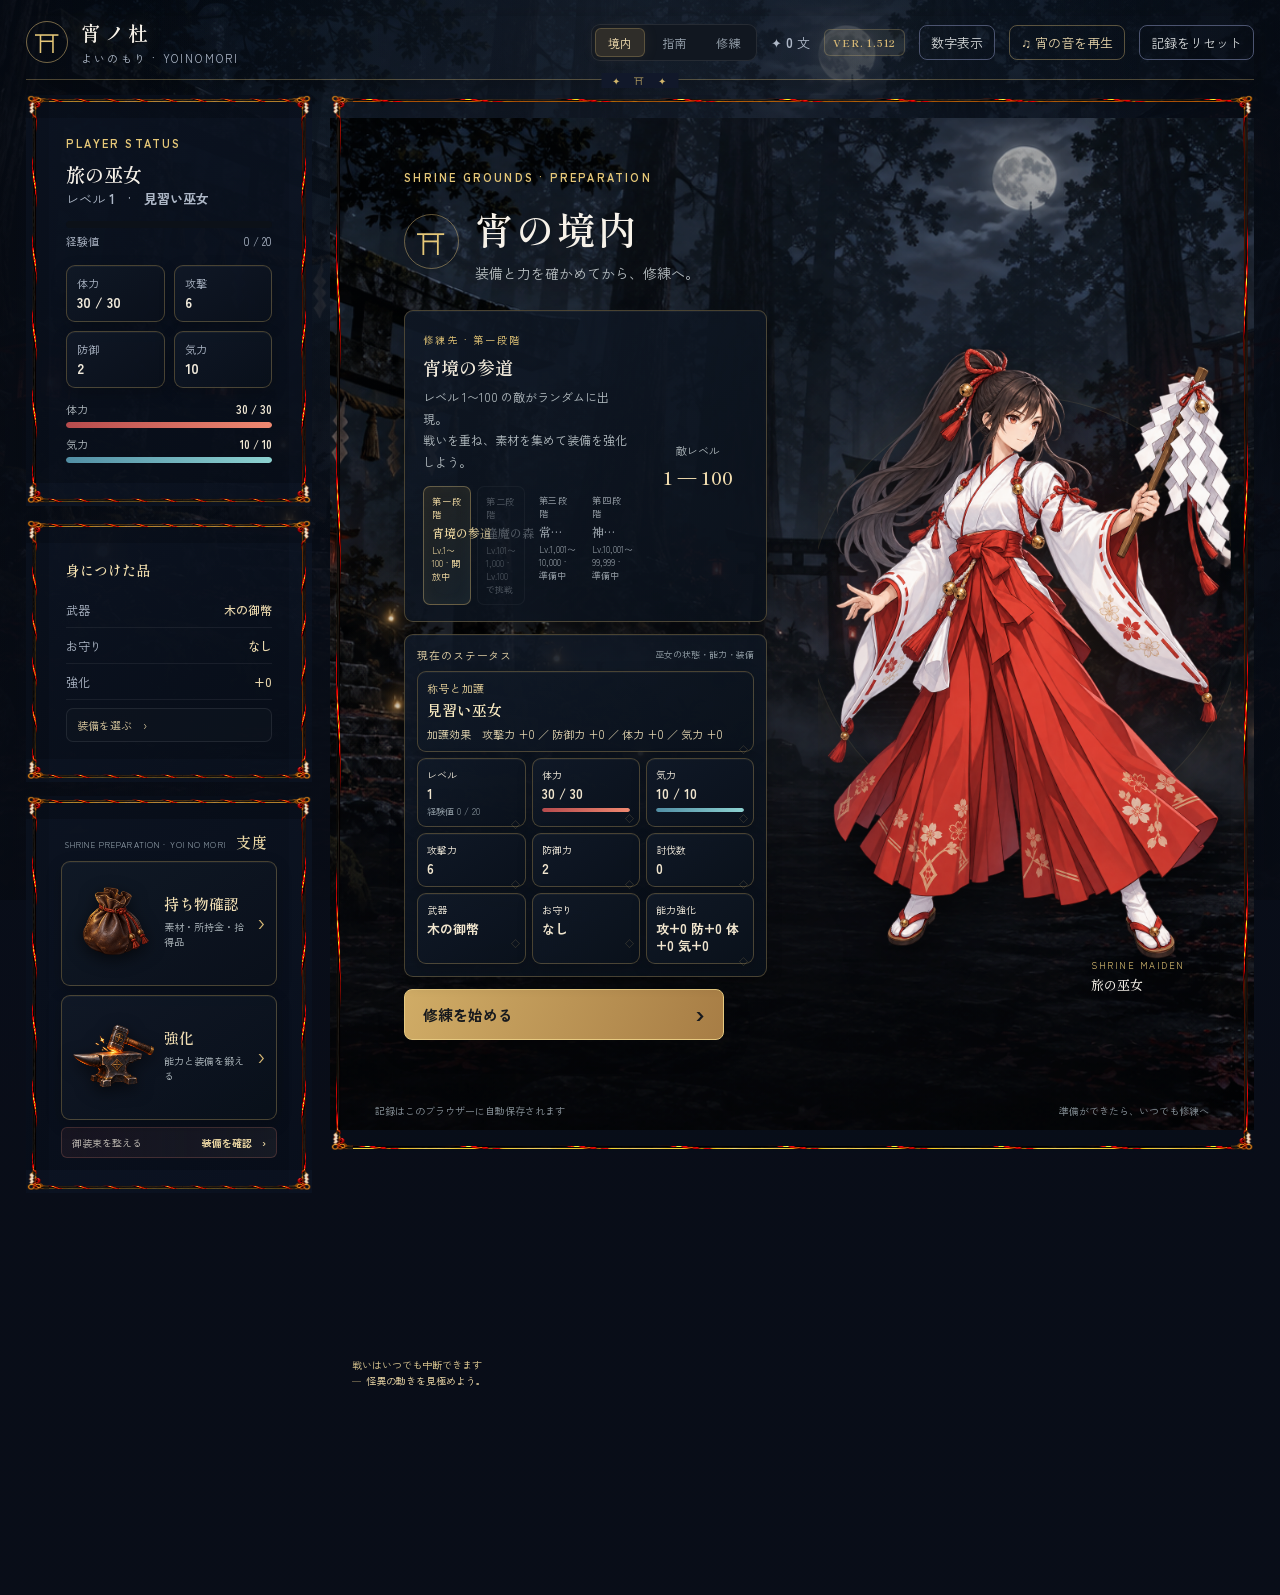
==== commit d21ae43a: "宵ノ杜1.512" ====
--- a/index.html
+++ b/index.html
@@ -11,9 +11,9 @@
 
 
 
-<link rel="stylesheet" href="styles.css?v=1.511"></head>
+<link rel="stylesheet" href="styles.css?v=1.512"></head>
 <body data-screen="prep" data-prep-view="home"><div class="wrap">
-<header class="top"><div class="brand"><div class="crest">⛩</div><div><h1>宵ノ杜</h1><small>よいのもり · YOINOMORI</small></div></div><div class="top-right"><nav class="screen-tabs"><button class="screen-tab active" data-screen-go="prep">境内</button><button class="screen-tab" data-prep-open="guide">指南</button><button class="screen-tab" data-screen-go="battle">修練</button></nav><span>✦ <b id="coins">0</b> 文</span><span class="version-tag" aria-label="ゲームバージョン">VER. 1.511</span><button class="save" id="numberSettingsOpen" aria-expanded="false">数字表示</button><button class="save" id="soundToggle" aria-pressed="false">♫ 宵の音を再生</button><button class="save" id="reset">記録をリセット</button></div></header><section class="number-settings" id="numberSettings" hidden aria-label="数値表示の設定"><div class="number-settings-title"><b>数値表示</b><button type="button" id="numberSettingsClose" aria-label="閉じる">×</button></div><label>表示方法<select id="numberDisplayMode"><option value="compact">省略（上位8桁・日本式単位）</option><option value="full">全桁表示</option></select></label><label id="numberFullFormatRow" hidden>全桁の形式<select id="numberFullFormat"><option value="japanese">日本式（万・億・兆）</option><option value="comma">3桁カンマ（10,000）</option></select></label></section>
+<header class="top"><div class="brand"><div class="crest">⛩</div><div><h1>宵ノ杜</h1><small>よいのもり · YOINOMORI</small></div></div><div class="top-right"><nav class="screen-tabs"><button class="screen-tab active" data-screen-go="prep">境内</button><button class="screen-tab" data-prep-open="guide">指南</button><button class="screen-tab" data-screen-go="battle">修練</button></nav><span>✦ <b id="coins">0</b> 文</span><span class="version-tag" aria-label="ゲームバージョン">VER. 1.512</span><button class="save" id="numberSettingsOpen" aria-expanded="false">数字表示</button><button class="save" id="soundToggle" aria-pressed="false">♫ 宵の音を再生</button><button class="save" id="reset">記録をリセット</button></div></header><section class="number-settings" id="numberSettings" hidden aria-label="数値表示の設定"><div class="number-settings-title"><b>数値表示</b><button type="button" id="numberSettingsClose" aria-label="閉じる">×</button></div><label>表示方法<select id="numberDisplayMode"><option value="compact">省略（上位8桁・日本式単位）</option><option value="full">全桁表示</option></select></label><label id="numberFullFormatRow" hidden>全桁の形式<select id="numberFullFormat"><option value="japanese">日本式（万・億・兆）</option><option value="comma">3桁カンマ（10,000）</option></select></label></section>
 <div class="layout"><aside class="side">
 <section class="card profile"><div class="eyebrow">PLAYER STATUS</div><h2>旅の巫女</h2><div class="level">レベル <b id="level">1</b><span class="divinity-count" id="sideDivinityCount" hidden></span>　·　<b id="shrineTitle">見習い巫女</b></div><div class="xpbar"><i id="xpfill"></i></div><div class="minor"><span>経験値</span><span id="xptext">0 / 20</span></div><div class="stats"><div class="stat"><span>体力</span><b id="statHp">30 / 30</b></div><div class="stat"><span>攻撃</span><b id="statAtk">6</b></div><div class="stat"><span>防御</span><b id="statDef">2</b></div><div class="stat"><span>気力</span><b id="statMp">10</b></div></div><div class="vitals"><div><span>体力</span><b id="hpValue">30 / 30</b></div><div class="vitalbar hp"><i id="hpbarFill"></i></div><div><span>気力</span><b id="mpValue">10 / 10</b></div><div class="vitalbar mp"><i id="mpbarFill"></i></div></div></section>
 <section class="card"><h3 class="section-title">身につけた品</h3><div class="gear-row"><span>武器</span><b id="weapon">木の御幣</b></div><div class="gear-row"><span>お守り</span><b id="charm">なし</b></div><div class="gear-row"><span>強化</span><b id="upgrade">+0</b></div><button class="side-action shrine-only" data-prep-open="equipment">装備を選ぶ　›</button></section>
@@ -27,7 +27,7 @@
 <div class="battle-log-layout"><section class="battle" id="battle"><div class="battle-top"><div class="battle-tag">⛩　境内・宵の刻</div><div id="enemyInfo" class="enemy-info" hidden><h3 id="enemyName"></h3><small id="enemyLevel" class="enemy-level"></small><div class="bar"><i id="enemyHpFill"></i></div><div class="enemy-hp-label"><span>体力</span><span id="enemyHpText"></span></div></div></div><div class="battle-vitals"><div class="fight-vital"><div><span>体力</span><b id="battleHpValue">30 / 30</b></div><div class="vitalbar hp"><i id="battleHpBar"></i></div></div><div class="fight-vital"><div><span>気力</span><b id="battleMpValue">10 / 10</b></div><div class="vitalbar mp"><i id="battleMpBar"></i></div></div><div class="fight-stat"><span>攻撃力</span><b id="battleAtkValue">6</b></div><div class="fight-stat"><span>防御力</span><b id="battleDefValue">2</b></div></div><img class="miko-art" src="assets/miko.png" alt="白衣に朱の袴を着た巫女、御幣を構えている"><div id="idle" class="stage"><div class="idle-stage"><button class="start restart-training" id="begin" aria-label="続けて修練する">連戦する　›</button><h3>修練の合間</h3><p>体力と気力を確かめ、次の敵に備えよう。<br>境内へ戻って装備を整えることもできます。</p></div></div><div id="activeStage" class="stage" hidden><img class="enemy-art" id="enemyArt" src="assets/enemies/oni.png" alt="野良鬼"><div class="intent" id="intent">敵の様子をうかがっている</div></div><div class="battle-bottom"><span>連勝　<b id="streak">0</b></span></div></section><div id="log" class="battle-log" aria-live="polite"><div id="turnMsg" class="battle-callout">戦いはいつでも中断できます</div><div id="logs"><div class="logline"><span>—</span>怪異の動きを見極めよう。</div></div></div></div>
 <section class="combat-ui"><div class="commands"><div class="command-head"><h3>行動を選ぶ</h3><span>気力　<b id="mpNow">10</b> / <span id="mpMax">10</span></span></div><div class="cmdgrid"><button class="cmd" data-action="attack"><span class="ico">⚔️</span><span><b>攻撃</b><small>素早い一撃</small></span></button><button class="cmd" data-action="skill"><span class="ico">🌸</span><span><b>破魔の舞</b><small>気力 4 · 破魔の力で攻める</small></span></button><button class="cmd" data-action="guard"><span class="ico">⛨</span><span><b>守る</b><small>身を守り、次の傷を抑える</small></span></button><button class="cmd" data-action="pray"><span class="ico">📿</span><span><b>祈る</b><small>体力を回復 · 気力 3</small></span></button><button class="cmd" id="fleeCommand" data-action="flee" disabled><span class="ico">↩</span><span><b>逃走</b><small>戦闘を中断 · 報酬なし</small></span></button></div></div></section>
 <div class="foot">宵ノ杜　—　終わりなき修練のはじまり</div></main></div></div><div class="divinity-modal" id="divinityModal" hidden role="dialog" aria-modal="true" aria-labelledby="divinityTitle"><button class="divinity-backdrop" id="divinityCloseBackdrop" aria-label="閉じる"></button><section class="divinity-dialog"><button class="divinity-close" id="divinityClose" aria-label="閉じる">×</button><span class="divinity-kicker">神へと至る道</span><h2 id="divinityTitle">神格化</h2><p>レベル1から育成をやり直し、体力・気力・攻撃・防御の一部を永続加護として引き継ぎます。装備・素材・文・通常強化は保持されます。重ねるほど能力が伸び続けます。</p><div class="divinity-rate" id="divinityRate">今のレベルだと 5.0% 引き継がれます。神格化前のレベルが高いほど、引継ぎ率が高まります。</div><div class="divinity-preview-stats"><span>神格化後 <b>レベル1から再育成</b></span><span>今回の引継ぎ <b id="divinityGainText">体力 +1 · 気力 +1 · 攻撃 +1 · 防御 +1</b></span></div><button class="divinity-prepare" id="divinityPrepare">神格化を選ぶ</button><div class="divinity-confirm" id="divinityConfirm" hidden><b>神格化を実行しますか？</b><span>レベルと経験値は1からの育成に戻ります。能力の加護とこれまでの所持品は引き継がれます。</span><div><button id="divinityCancel">実行しない</button><button id="divinityExecute">実行する</button></div></div></section></div><div class="toast" id="toast"></div>
-<script src="game.js?v=1.511" defer></script></body></html>
+<script src="game.js?v=1.512" defer></script></body></html>
 
 
 
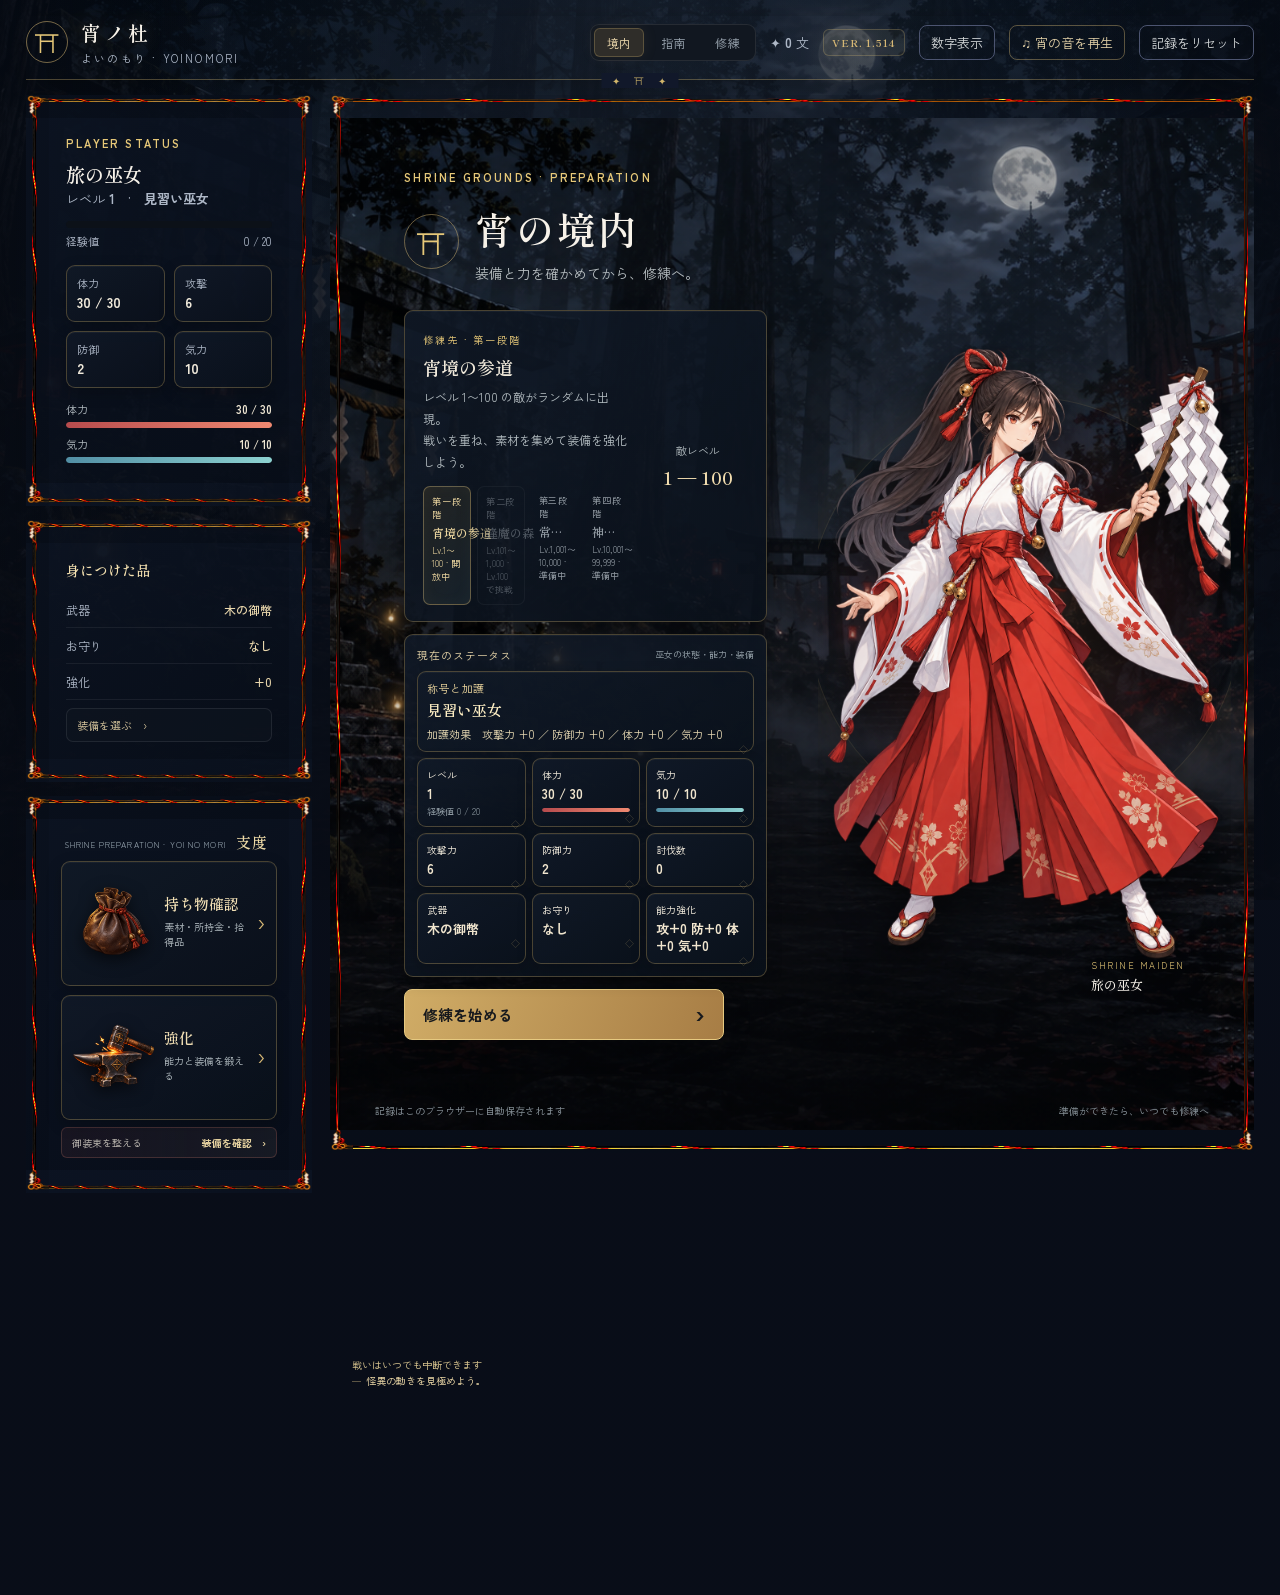
==== commit c28353f2: "宵ノ杜1.514" ====
--- a/index.html
+++ b/index.html
@@ -11,9 +11,16 @@
 
 
 
-<link rel="stylesheet" href="styles.css?v=1.512"></head>
+<!-- Google tag (gtag.js) -->
+<script async src="https://www.googletagmanager.com/gtag/js?id=G-WLFMDF5PNQ"></script>
+<script>
+  window.dataLayer = window.dataLayer || [];
+  function gtag(){dataLayer.push(arguments);}
+  gtag('js', new Date());
+  gtag('config', 'G-WLFMDF5PNQ');
+</script><link rel="stylesheet" href="styles.css?v=1.514"></head>
 <body data-screen="prep" data-prep-view="home"><div class="wrap">
-<header class="top"><div class="brand"><div class="crest">⛩</div><div><h1>宵ノ杜</h1><small>よいのもり · YOINOMORI</small></div></div><div class="top-right"><nav class="screen-tabs"><button class="screen-tab active" data-screen-go="prep">境内</button><button class="screen-tab" data-prep-open="guide">指南</button><button class="screen-tab" data-screen-go="battle">修練</button></nav><span>✦ <b id="coins">0</b> 文</span><span class="version-tag" aria-label="ゲームバージョン">VER. 1.512</span><button class="save" id="numberSettingsOpen" aria-expanded="false">数字表示</button><button class="save" id="soundToggle" aria-pressed="false">♫ 宵の音を再生</button><button class="save" id="reset">記録をリセット</button></div></header><section class="number-settings" id="numberSettings" hidden aria-label="数値表示の設定"><div class="number-settings-title"><b>数値表示</b><button type="button" id="numberSettingsClose" aria-label="閉じる">×</button></div><label>表示方法<select id="numberDisplayMode"><option value="compact">省略（上位8桁・日本式単位）</option><option value="full">全桁表示</option></select></label><label id="numberFullFormatRow" hidden>全桁の形式<select id="numberFullFormat"><option value="japanese">日本式（万・億・兆）</option><option value="comma">3桁カンマ（10,000）</option></select></label></section>
+<header class="top"><div class="brand"><div class="crest">⛩</div><div><h1>宵ノ杜</h1><small>よいのもり · YOINOMORI</small></div></div><div class="top-right"><nav class="screen-tabs"><button class="screen-tab active" data-screen-go="prep">境内</button><button class="screen-tab" data-prep-open="guide">指南</button><button class="screen-tab" data-screen-go="battle">修練</button></nav><span>✦ <b id="coins">0</b> 文</span><span class="version-tag" aria-label="ゲームバージョン">VER. 1.514</span><button class="save" id="numberSettingsOpen" aria-expanded="false">数字表示</button><button class="save" id="soundToggle" aria-pressed="false">♫ 宵の音を再生</button><button class="save" id="reset">記録をリセット</button></div></header><section class="number-settings" id="numberSettings" hidden aria-label="数値表示の設定"><div class="number-settings-title"><b>数値表示</b><button type="button" id="numberSettingsClose" aria-label="閉じる">×</button></div><label>表示方法<select id="numberDisplayMode"><option value="compact">省略（上位8桁・日本式単位）</option><option value="full">全桁表示</option></select></label><label id="numberFullFormatRow" hidden>全桁の形式<select id="numberFullFormat"><option value="japanese">日本式（万・億・兆）</option><option value="comma">3桁カンマ（10,000）</option></select></label></section>
 <div class="layout"><aside class="side">
 <section class="card profile"><div class="eyebrow">PLAYER STATUS</div><h2>旅の巫女</h2><div class="level">レベル <b id="level">1</b><span class="divinity-count" id="sideDivinityCount" hidden></span>　·　<b id="shrineTitle">見習い巫女</b></div><div class="xpbar"><i id="xpfill"></i></div><div class="minor"><span>経験値</span><span id="xptext">0 / 20</span></div><div class="stats"><div class="stat"><span>体力</span><b id="statHp">30 / 30</b></div><div class="stat"><span>攻撃</span><b id="statAtk">6</b></div><div class="stat"><span>防御</span><b id="statDef">2</b></div><div class="stat"><span>気力</span><b id="statMp">10</b></div></div><div class="vitals"><div><span>体力</span><b id="hpValue">30 / 30</b></div><div class="vitalbar hp"><i id="hpbarFill"></i></div><div><span>気力</span><b id="mpValue">10 / 10</b></div><div class="vitalbar mp"><i id="mpbarFill"></i></div></div></section>
 <section class="card"><h3 class="section-title">身につけた品</h3><div class="gear-row"><span>武器</span><b id="weapon">木の御幣</b></div><div class="gear-row"><span>お守り</span><b id="charm">なし</b></div><div class="gear-row"><span>強化</span><b id="upgrade">+0</b></div><button class="side-action shrine-only" data-prep-open="equipment">装備を選ぶ　›</button></section>
@@ -27,7 +34,7 @@
 <div class="battle-log-layout"><section class="battle" id="battle"><div class="battle-top"><div class="battle-tag">⛩　境内・宵の刻</div><div id="enemyInfo" class="enemy-info" hidden><h3 id="enemyName"></h3><small id="enemyLevel" class="enemy-level"></small><div class="bar"><i id="enemyHpFill"></i></div><div class="enemy-hp-label"><span>体力</span><span id="enemyHpText"></span></div></div></div><div class="battle-vitals"><div class="fight-vital"><div><span>体力</span><b id="battleHpValue">30 / 30</b></div><div class="vitalbar hp"><i id="battleHpBar"></i></div></div><div class="fight-vital"><div><span>気力</span><b id="battleMpValue">10 / 10</b></div><div class="vitalbar mp"><i id="battleMpBar"></i></div></div><div class="fight-stat"><span>攻撃力</span><b id="battleAtkValue">6</b></div><div class="fight-stat"><span>防御力</span><b id="battleDefValue">2</b></div></div><img class="miko-art" src="assets/miko.png" alt="白衣に朱の袴を着た巫女、御幣を構えている"><div id="idle" class="stage"><div class="idle-stage"><button class="start restart-training" id="begin" aria-label="続けて修練する">連戦する　›</button><h3>修練の合間</h3><p>体力と気力を確かめ、次の敵に備えよう。<br>境内へ戻って装備を整えることもできます。</p></div></div><div id="activeStage" class="stage" hidden><img class="enemy-art" id="enemyArt" src="assets/enemies/oni.png" alt="野良鬼"><div class="intent" id="intent">敵の様子をうかがっている</div></div><div class="battle-bottom"><span>連勝　<b id="streak">0</b></span></div></section><div id="log" class="battle-log" aria-live="polite"><div id="turnMsg" class="battle-callout">戦いはいつでも中断できます</div><div id="logs"><div class="logline"><span>—</span>怪異の動きを見極めよう。</div></div></div></div>
 <section class="combat-ui"><div class="commands"><div class="command-head"><h3>行動を選ぶ</h3><span>気力　<b id="mpNow">10</b> / <span id="mpMax">10</span></span></div><div class="cmdgrid"><button class="cmd" data-action="attack"><span class="ico">⚔️</span><span><b>攻撃</b><small>素早い一撃</small></span></button><button class="cmd" data-action="skill"><span class="ico">🌸</span><span><b>破魔の舞</b><small>気力 4 · 破魔の力で攻める</small></span></button><button class="cmd" data-action="guard"><span class="ico">⛨</span><span><b>守る</b><small>身を守り、次の傷を抑える</small></span></button><button class="cmd" data-action="pray"><span class="ico">📿</span><span><b>祈る</b><small>体力を回復 · 気力 3</small></span></button><button class="cmd" id="fleeCommand" data-action="flee" disabled><span class="ico">↩</span><span><b>逃走</b><small>戦闘を中断 · 報酬なし</small></span></button></div></div></section>
 <div class="foot">宵ノ杜　—　終わりなき修練のはじまり</div></main></div></div><div class="divinity-modal" id="divinityModal" hidden role="dialog" aria-modal="true" aria-labelledby="divinityTitle"><button class="divinity-backdrop" id="divinityCloseBackdrop" aria-label="閉じる"></button><section class="divinity-dialog"><button class="divinity-close" id="divinityClose" aria-label="閉じる">×</button><span class="divinity-kicker">神へと至る道</span><h2 id="divinityTitle">神格化</h2><p>レベル1から育成をやり直し、体力・気力・攻撃・防御の一部を永続加護として引き継ぎます。装備・素材・文・通常強化は保持されます。重ねるほど能力が伸び続けます。</p><div class="divinity-rate" id="divinityRate">今のレベルだと 5.0% 引き継がれます。神格化前のレベルが高いほど、引継ぎ率が高まります。</div><div class="divinity-preview-stats"><span>神格化後 <b>レベル1から再育成</b></span><span>今回の引継ぎ <b id="divinityGainText">体力 +1 · 気力 +1 · 攻撃 +1 · 防御 +1</b></span></div><button class="divinity-prepare" id="divinityPrepare">神格化を選ぶ</button><div class="divinity-confirm" id="divinityConfirm" hidden><b>神格化を実行しますか？</b><span>レベルと経験値は1からの育成に戻ります。能力の加護とこれまでの所持品は引き継がれます。</span><div><button id="divinityCancel">実行しない</button><button id="divinityExecute">実行する</button></div></div></section></div><div class="toast" id="toast"></div>
-<script src="game.js?v=1.512" defer></script></body></html>
+<script src="game.js?v=1.514" defer></script></body></html>
 
 
 
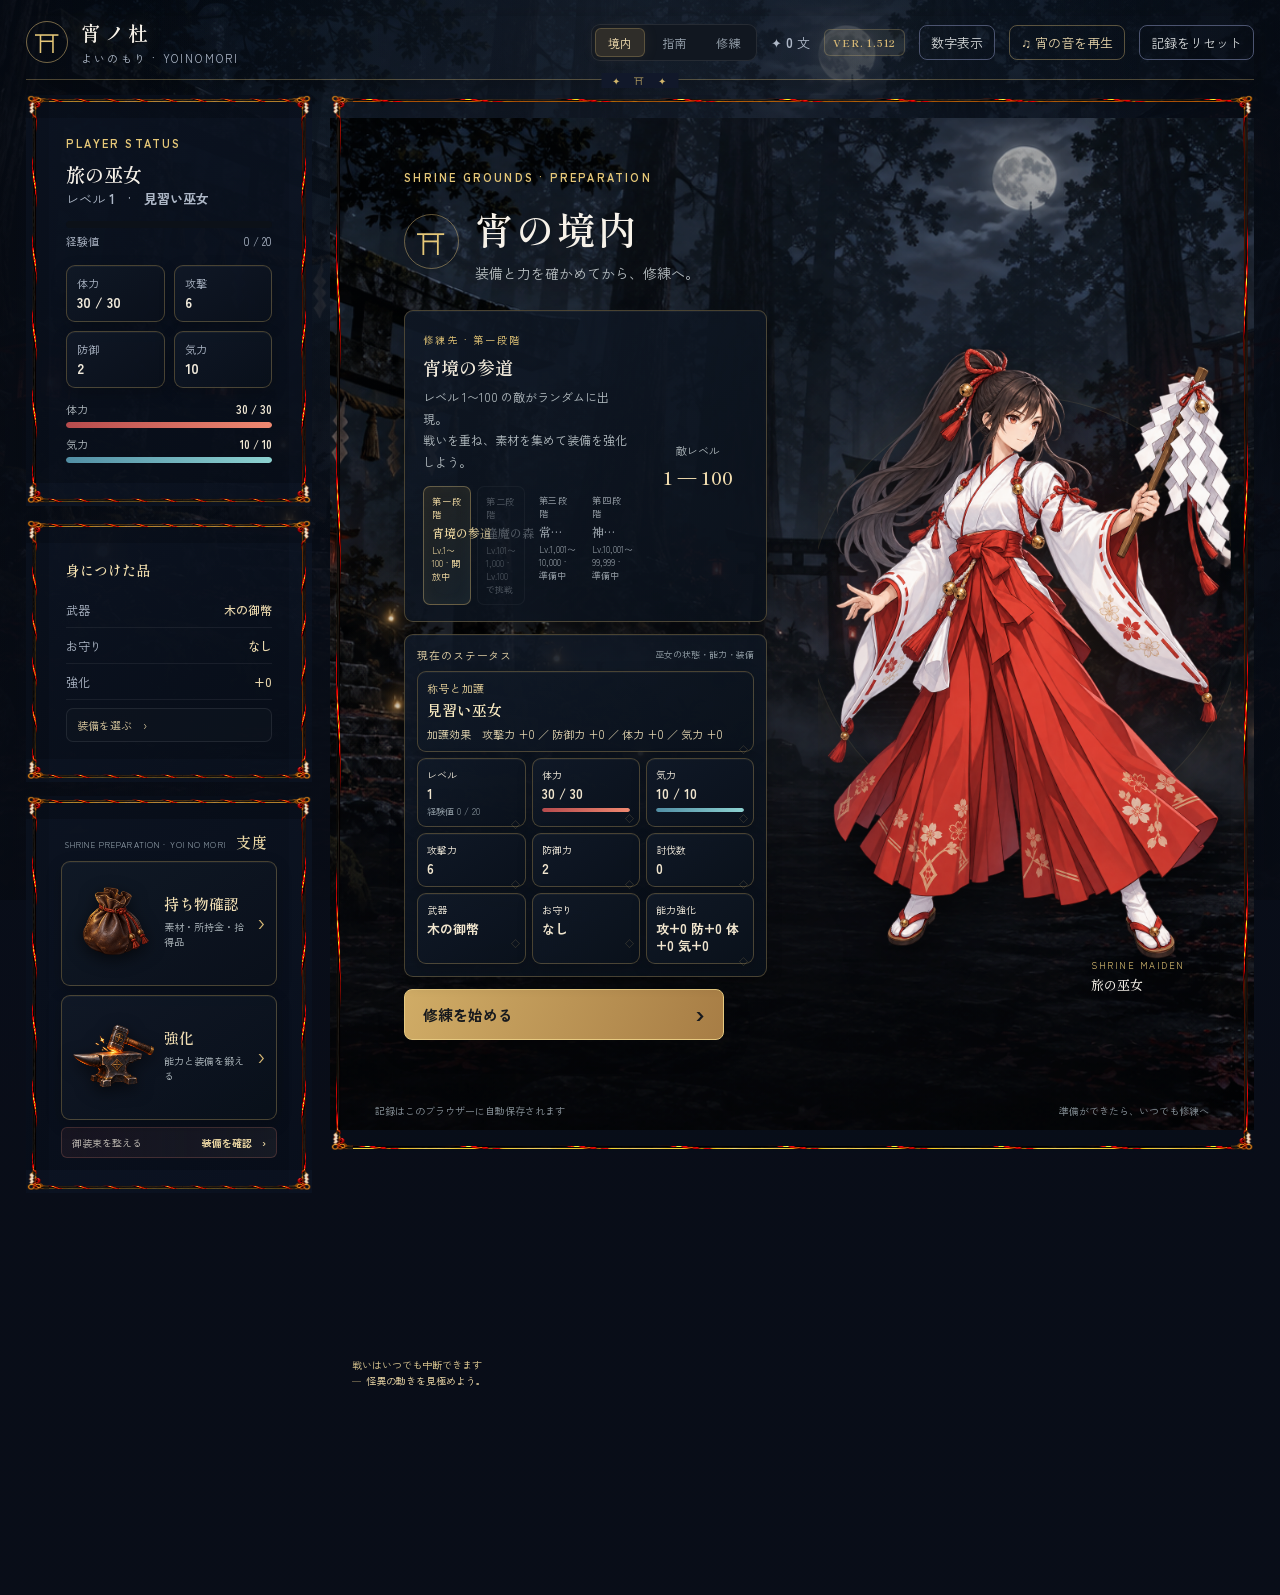
==== commit 5ef03bee: "Merge branch 'main' of https://github.com/minatsukiyukihito-ship-it/yoinomori" ====
--- a/index.html
+++ b/index.html
@@ -1,40 +1,42 @@
-<!doctype html>
-<html lang="ja">
-<head>
-<meta charset="utf-8"><meta name="viewport" content="width=device-width,initial-scale=1">
-<meta name="theme-color" content="#171b25"><title>宵ノ杜（よいのもり）— 巫女の修練場</title>
-
-
-
-
-
-
-
-
-<!-- Google tag (gtag.js) -->
-<script async src="https://www.googletagmanager.com/gtag/js?id=G-WLFMDF5PNQ"></script>
-<script>
-  window.dataLayer = window.dataLayer || [];
-  function gtag(){dataLayer.push(arguments);}
-  gtag('js', new Date());
-  gtag('config', 'G-WLFMDF5PNQ');
-</script><link rel="stylesheet" href="styles.css?v=1.514"></head>
-<body data-screen="prep" data-prep-view="home"><div class="wrap">
-<header class="top"><div class="brand"><div class="crest">⛩</div><div><h1>宵ノ杜</h1><small>よいのもり · YOINOMORI</small></div></div><div class="top-right"><nav class="screen-tabs"><button class="screen-tab active" data-screen-go="prep">境内</button><button class="screen-tab" data-prep-open="guide">指南</button><button class="screen-tab" data-screen-go="battle">修練</button></nav><span>✦ <b id="coins">0</b> 文</span><span class="version-tag" aria-label="ゲームバージョン">VER. 1.514</span><button class="save" id="numberSettingsOpen" aria-expanded="false">数字表示</button><button class="save" id="soundToggle" aria-pressed="false">♫ 宵の音を再生</button><button class="save" id="reset">記録をリセット</button></div></header><section class="number-settings" id="numberSettings" hidden aria-label="数値表示の設定"><div class="number-settings-title"><b>数値表示</b><button type="button" id="numberSettingsClose" aria-label="閉じる">×</button></div><label>表示方法<select id="numberDisplayMode"><option value="compact">省略（上位8桁・日本式単位）</option><option value="full">全桁表示</option></select></label><label id="numberFullFormatRow" hidden>全桁の形式<select id="numberFullFormat"><option value="japanese">日本式（万・億・兆）</option><option value="comma">3桁カンマ（10,000）</option></select></label></section>
-<div class="layout"><aside class="side">
-<section class="card profile"><div class="eyebrow">PLAYER STATUS</div><h2>旅の巫女</h2><div class="level">レベル <b id="level">1</b><span class="divinity-count" id="sideDivinityCount" hidden></span>　·　<b id="shrineTitle">見習い巫女</b></div><div class="xpbar"><i id="xpfill"></i></div><div class="minor"><span>経験値</span><span id="xptext">0 / 20</span></div><div class="stats"><div class="stat"><span>体力</span><b id="statHp">30 / 30</b></div><div class="stat"><span>攻撃</span><b id="statAtk">6</b></div><div class="stat"><span>防御</span><b id="statDef">2</b></div><div class="stat"><span>気力</span><b id="statMp">10</b></div></div><div class="vitals"><div><span>体力</span><b id="hpValue">30 / 30</b></div><div class="vitalbar hp"><i id="hpbarFill"></i></div><div><span>気力</span><b id="mpValue">10 / 10</b></div><div class="vitalbar mp"><i id="mpbarFill"></i></div></div></section>
-<section class="card"><h3 class="section-title">身につけた品</h3><div class="gear-row"><span>武器</span><b id="weapon">木の御幣</b></div><div class="gear-row"><span>お守り</span><b id="charm">なし</b></div><div class="gear-row"><span>強化</span><b id="upgrade">+0</b></div><button class="side-action shrine-only" data-prep-open="equipment">装備を選ぶ　›</button></section>
-<section class="prep-preparation shrine-only" aria-label="支度"><div class="prep-preparation-head"><span>SHRINE PREPARATION · YOI NO MORI</span><h3>支度</h3></div><div class="prep-shortcuts"><button class="prep-card prep-card-bag" data-prep-open="materials"><img src="assets/ui/leather-pouch.png" alt="革袋"><span class="prep-card-copy"><b>持ち物確認</b><small>素材・所持金・拾得品</small></span><i aria-hidden="true">›</i></button><button class="prep-card prep-card-forge" data-prep-open="enhancement"><img src="assets/ui/forge-anvil.png" alt="鍛冶の金床と槌"><span class="prep-card-copy"><b>強化</b><small>能力と装備を鍛える</small></span><i aria-hidden="true">›</i></button></div><button class="prep-equipment-link divinity-prep-link" id="divinityOpen" hidden><span>神へと至る道</span><b>神格化　✦</b></button><button class="prep-equipment-link" data-prep-open="equipment"><span>御装束を整える</span><b>装備を確認　›</b></button></section>
-</aside><main class="main">
-<section class="prep-screen" id="prepScreen"><div class="prep-copy"><div class="eyebrow">SHRINE GROUNDS · PREPARATION</div><div class="prep-title"><span class="prep-seal">⛩</span><div><h2>宵の境内</h2><p>装備と力を確かめてから、修練へ。</p></div></div><div class="course-panel"><div class="course-copy"><span class="course-label">修練先 · 第一段階</span><h3>宵境の参道</h3><p>レベル 1〜100 の敵がランダムに出現。<br>戦いを重ね、素材を集めて装備を強化しよう。</p><div class="course-ranks" aria-label="修練先の四段階"><button type="button" class="current" data-course-select="1"><small>第一段階</small><b>宵境の参道</b><em>Lv.1〜100 · 開放中</em></button><button type="button" data-course-select="2"><small>第二段階</small><b>逢魔の森</b><em>Lv.101〜1,000 · Lv.100で挑戦</em></button><span><small>第三段階</small><b>常夜の奥社</b><em>Lv.1,001〜10,000 · 準備中</em></span><span><small>第四段階</small><b>神代の幽世</b><em>Lv.10,001〜99,999 · 準備中</em></span></div></div><div class="course-range"><span>敵レベル</span><strong>1 — 100</strong></div></div><section class="prep-status" aria-label="現在のステータス"><div class="prep-status-head"><span>現在のステータス</span><small>巫女の状態・能力・装備</small></div><div class="prep-status-grid"><div class="prep-stat title-stat"><span>称号と加護</span><b id="prepTitleValue">見習い巫女</b><small id="titleBuffValue">称号による能力補正なし</small></div><div class="prep-stat"><span>レベル</span><b id="prepLevelValue">1</b><small class="divinity-count" id="prepDivinityCount" hidden></small><small>経験値 <span id="prepXpValue">0 / 20</span></small></div><div class="prep-stat"><span>体力</span><b id="prepHpValue">30 / 30</b><i class="prep-stat-bar hp"><i id="prepHpFill"></i></i></div><div class="prep-stat"><span>気力</span><b id="prepMpValue">10 / 10</b><i class="prep-stat-bar mp"><i id="prepMpFill"></i></i></div><div class="prep-stat"><span>攻撃力</span><b id="prepAtkValue">6</b></div><div class="prep-stat"><span>防御力</span><b id="prepDefValue">2</b></div><div class="prep-stat"><span>討伐数</span><b id="prepWinsValue">0</b></div><div class="prep-stat"><span>武器</span><b id="prepWeaponValue">木の御幣</b></div><div class="prep-stat"><span>お守り</span><b id="prepCharmValue">なし</b></div><div class="prep-stat"><span>能力強化</span><b id="prepUpgradeValue">攻+0 防+0 体+0 気+0</b></div></div></section><button class="enter-training" id="enterTraining">修練を始める <span>›</span></button></div><div class="prep-art"><div class="art-halo"></div><img src="assets/miko.png" alt="御幣を手にした旅の巫女"><div class="nameplate"><span>SHRINE MAIDEN</span><b>旅の巫女</b></div></div><div class="prep-bottom"><span>記録はこのブラウザーに自動保存されます</span><span>準備ができたら、いつでも修練へ</span></div></section>
-<section class="prep-panel guide-panel" id="guidePanel" hidden><div class="panel-head"><div><div class="eyebrow">SHRINE · GUIDE</div><h2>指南</h2><p>宵ノ杜での修練と、戦いの基本。</p></div><button class="back-home" data-prep-home>境内へ戻る</button></div><div class="guide-accordions"><details><summary>宵ノ杜での目的</summary><p>修練で怪異と戦い、経験値や文、素材、装備を集めましょう。集めた品で巫女の能力や装備を整え、さらに強い怪異へ挑みます。</p></details><details><summary>戦闘の三すくみ</summary><p>敵の予兆を見て行動を選びます。強烈な攻撃には「防御」、通常攻撃には「破魔の舞」、小細工には「攻撃」が有効です。相手の行動に合った選択で戦いを有利に進めましょう。</p></details><details><summary>戦闘コマンド</summary><p>「攻撃」は基本の一撃。「防御」は強烈な攻撃を受け止めます。「破魔の舞」は通常攻撃をかわしながら反撃します。「祈り」は気力を使って体力を回復します。危険を感じた時は「逃走」を選べますが、その戦いの報酬は得られません。</p></details><details><summary>装備と合成</summary><p>怪異から得た武器やお守りは、境内の装備画面で確認・装備できます。自分のレベル帯を超える装備は身につけられません。同じ装備を得ると自動で合成され、合成Lv.に応じた補正が加わります。補正率は合成Lv.ごとに1%で、装備の素の能力値の横に加算値として表示されます。</p></details><details><summary>素材と強化</summary><p>修練で集めた素材は「支度」から持ち物を確認できます。基礎能力の強化と装備の強化では必要な素材が異なります。装備を強化する際は素材に加えて文も使います。</p></details><details><summary>修練先</summary><p>第一段階「宵境の参道」ではレベル1〜100の怪異と戦います。第二段階「逢魔の森」はレベル100で挑戦でき、初回のレベル101の怪異を倒すと以後も選べるようになります。</p></details><details><summary>記録の保存</summary><p>修練の記録は、このブラウザーに自動保存されます。同じブラウザーで続きを遊べます。</p></details></div></section><section class="prep-panel" id="equipmentPanel" hidden><div class="panel-head"><div><div class="eyebrow">SHRINE · EQUIPMENT</div><h2>装備を選ぶ</h2><p>品物を選び、内容を確認してから装備します。</p></div><button class="back-home" data-prep-home>境内へ戻る</button></div><div class="equipment-workspace"><div class="equipment-owned"><h3>持っている装備</h3><div id="equipmentPanelList" class="equipment-panel-list"></div></div><div class="equipment-detail"><div class="detail-emblem">御</div><div class="eyebrow">SELECTED ITEM</div><h3 id="selectedGearName">装備を選択してください</h3><p id="selectedGearInfo">選んだ装備の性能と装着先をここで確認できます。</p><div class="current-loadout"><span>現在の武器 <b id="panelWeapon">木の御幣</b></span><span>現在のお守り <b id="panelCharm">なし</b></span></div><button id="equipConfirm" class="panel-primary" disabled>この装備を身につける</button></div></div></section>
-<section class="prep-panel" id="materialsPanel" hidden><div class="panel-head"><div><div class="eyebrow">SHRINE · INVENTORY</div><h2>持ち物</h2><p>修練で集めた素材と装備品を確認します。</p></div><button class="back-home" data-prep-home>境内へ戻る</button></div><div class="material-summary"><div><span>所持素材</span><b id="materialTotalValue">0 個</b></div><div><span>所持金</span><b id="materialCoinsValue">0 文</b></div></div><h3 class="panel-section-title">収集した素材</h3><div id="materialsList" class="materials-list"></div></section>
-<section class="prep-panel" id="enhancementPanel" hidden><div class="panel-head"><div><div class="eyebrow">SHRINE · ENHANCEMENT</div><h2>能力・装備を強化</h2><p>強化項目ごとの専用素材を使います。基礎能力の強化に文は必要ありません。</p></div><button class="back-home" data-prep-home>境内へ戻る</button></div><div class="enhancement-workspace"><div class="enhancement-visual"><img src="assets/enhancement-offering.png" alt="能力や装備の強化に使う霊妙な素材"><span>社に奉じられた強化素材</span></div><div class="enhancement-form"><label for="enhanceTarget">強化する項目</label><select id="enhanceTarget"><optgroup label="基礎能力"><option value="attack">攻撃力</option><option value="defense">防御力</option><option value="vitality">体力上限</option><option value="focus">気力上限</option></optgroup><optgroup label="装備品"><option value="weapon">装備中の武器</option><option value="charm">装備中のお守り</option></optgroup></select><div class="enhance-info" id="enhanceInfo"></div><button id="enhance" class="panel-primary">この強化を行う</button></div></div></section>
-<div class="heading"><div><div class="eyebrow" id="trainingCourseEyebrow">STAGE 01</div><h2 id="trainingCourseTitle">宵境の参道</h2></div><p id="trainingCourseRange">敵の目安　レベル 1〜100</p></div>
-<div class="battle-log-layout"><section class="battle" id="battle"><div class="battle-top"><div class="battle-tag">⛩　境内・宵の刻</div><div id="enemyInfo" class="enemy-info" hidden><h3 id="enemyName"></h3><small id="enemyLevel" class="enemy-level"></small><div class="bar"><i id="enemyHpFill"></i></div><div class="enemy-hp-label"><span>体力</span><span id="enemyHpText"></span></div></div></div><div class="battle-vitals"><div class="fight-vital"><div><span>体力</span><b id="battleHpValue">30 / 30</b></div><div class="vitalbar hp"><i id="battleHpBar"></i></div></div><div class="fight-vital"><div><span>気力</span><b id="battleMpValue">10 / 10</b></div><div class="vitalbar mp"><i id="battleMpBar"></i></div></div><div class="fight-stat"><span>攻撃力</span><b id="battleAtkValue">6</b></div><div class="fight-stat"><span>防御力</span><b id="battleDefValue">2</b></div></div><img class="miko-art" src="assets/miko.png" alt="白衣に朱の袴を着た巫女、御幣を構えている"><div id="idle" class="stage"><div class="idle-stage"><button class="start restart-training" id="begin" aria-label="続けて修練する">連戦する　›</button><h3>修練の合間</h3><p>体力と気力を確かめ、次の敵に備えよう。<br>境内へ戻って装備を整えることもできます。</p></div></div><div id="activeStage" class="stage" hidden><img class="enemy-art" id="enemyArt" src="assets/enemies/oni.png" alt="野良鬼"><div class="intent" id="intent">敵の様子をうかがっている</div></div><div class="battle-bottom"><span>連勝　<b id="streak">0</b></span></div></section><div id="log" class="battle-log" aria-live="polite"><div id="turnMsg" class="battle-callout">戦いはいつでも中断できます</div><div id="logs"><div class="logline"><span>—</span>怪異の動きを見極めよう。</div></div></div></div>
-<section class="combat-ui"><div class="commands"><div class="command-head"><h3>行動を選ぶ</h3><span>気力　<b id="mpNow">10</b> / <span id="mpMax">10</span></span></div><div class="cmdgrid"><button class="cmd" data-action="attack"><span class="ico">⚔️</span><span><b>攻撃</b><small>素早い一撃</small></span></button><button class="cmd" data-action="skill"><span class="ico">🌸</span><span><b>破魔の舞</b><small>気力 4 · 破魔の力で攻める</small></span></button><button class="cmd" data-action="guard"><span class="ico">⛨</span><span><b>守る</b><small>身を守り、次の傷を抑える</small></span></button><button class="cmd" data-action="pray"><span class="ico">📿</span><span><b>祈る</b><small>体力を回復 · 気力 3</small></span></button><button class="cmd" id="fleeCommand" data-action="flee" disabled><span class="ico">↩</span><span><b>逃走</b><small>戦闘を中断 · 報酬なし</small></span></button></div></div></section>
-<div class="foot">宵ノ杜　—　終わりなき修練のはじまり</div></main></div></div><div class="divinity-modal" id="divinityModal" hidden role="dialog" aria-modal="true" aria-labelledby="divinityTitle"><button class="divinity-backdrop" id="divinityCloseBackdrop" aria-label="閉じる"></button><section class="divinity-dialog"><button class="divinity-close" id="divinityClose" aria-label="閉じる">×</button><span class="divinity-kicker">神へと至る道</span><h2 id="divinityTitle">神格化</h2><p>レベル1から育成をやり直し、体力・気力・攻撃・防御の一部を永続加護として引き継ぎます。装備・素材・文・通常強化は保持されます。重ねるほど能力が伸び続けます。</p><div class="divinity-rate" id="divinityRate">今のレベルだと 5.0% 引き継がれます。神格化前のレベルが高いほど、引継ぎ率が高まります。</div><div class="divinity-preview-stats"><span>神格化後 <b>レベル1から再育成</b></span><span>今回の引継ぎ <b id="divinityGainText">体力 +1 · 気力 +1 · 攻撃 +1 · 防御 +1</b></span></div><button class="divinity-prepare" id="divinityPrepare">神格化を選ぶ</button><div class="divinity-confirm" id="divinityConfirm" hidden><b>神格化を実行しますか？</b><span>レベルと経験値は1からの育成に戻ります。能力の加護とこれまでの所持品は引き継がれます。</span><div><button id="divinityCancel">実行しない</button><button id="divinityExecute">実行する</button></div></div></section></div><div class="toast" id="toast"></div>
-<script src="game.js?v=1.514" defer></script></body></html>
+<!doctype html>
+<html lang="ja">
+<head>
+  <!-- Google tag (gtag.js) -->
+  <script async src="https://www.googletagmanager.com/gtag/js?id=G-XXXXXXXXXX"></script>
+  <script>
+    window.dataLayer = window.dataLayer || [];
+    function gtag(){dataLayer.push(arguments);}
+    gtag('js', new Date());
+    gtag('config', 'G-WLFMDF5PNQ');
+  </script>
+
+<meta charset="utf-8"><meta name="viewport" content="width=device-width,initial-scale=1">
+<meta name="theme-color" content="#171b25"><title>宵ノ杜（よいのもり）— 巫女の修練場</title>
+
+
+
+
+
+
+
+
+<link rel="stylesheet" href="styles.css?v=1.512"></head>
+<body data-screen="prep" data-prep-view="home"><div class="wrap">
+<header class="top"><div class="brand"><div class="crest">⛩</div><div><h1>宵ノ杜</h1><small>よいのもり · YOINOMORI</small></div></div><div class="top-right"><nav class="screen-tabs"><button class="screen-tab active" data-screen-go="prep">境内</button><button class="screen-tab" data-prep-open="guide">指南</button><button class="screen-tab" data-screen-go="battle">修練</button></nav><span>✦ <b id="coins">0</b> 文</span><span class="version-tag" aria-label="ゲームバージョン">VER. 1.512</span><button class="save" id="numberSettingsOpen" aria-expanded="false">数字表示</button><button class="save" id="soundToggle" aria-pressed="false">♫ 宵の音を再生</button><button class="save" id="reset">記録をリセット</button></div></header><section class="number-settings" id="numberSettings" hidden aria-label="数値表示の設定"><div class="number-settings-title"><b>数値表示</b><button type="button" id="numberSettingsClose" aria-label="閉じる">×</button></div><label>表示方法<select id="numberDisplayMode"><option value="compact">省略（上位8桁・日本式単位）</option><option value="full">全桁表示</option></select></label><label id="numberFullFormatRow" hidden>全桁の形式<select id="numberFullFormat"><option value="japanese">日本式（万・億・兆）</option><option value="comma">3桁カンマ（10,000）</option></select></label></section>
+<div class="layout"><aside class="side">
+<section class="card profile"><div class="eyebrow">PLAYER STATUS</div><h2>旅の巫女</h2><div class="level">レベル <b id="level">1</b><span class="divinity-count" id="sideDivinityCount" hidden></span>　·　<b id="shrineTitle">見習い巫女</b></div><div class="xpbar"><i id="xpfill"></i></div><div class="minor"><span>経験値</span><span id="xptext">0 / 20</span></div><div class="stats"><div class="stat"><span>体力</span><b id="statHp">30 / 30</b></div><div class="stat"><span>攻撃</span><b id="statAtk">6</b></div><div class="stat"><span>防御</span><b id="statDef">2</b></div><div class="stat"><span>気力</span><b id="statMp">10</b></div></div><div class="vitals"><div><span>体力</span><b id="hpValue">30 / 30</b></div><div class="vitalbar hp"><i id="hpbarFill"></i></div><div><span>気力</span><b id="mpValue">10 / 10</b></div><div class="vitalbar mp"><i id="mpbarFill"></i></div></div></section>
+<section class="card"><h3 class="section-title">身につけた品</h3><div class="gear-row"><span>武器</span><b id="weapon">木の御幣</b></div><div class="gear-row"><span>お守り</span><b id="charm">なし</b></div><div class="gear-row"><span>強化</span><b id="upgrade">+0</b></div><button class="side-action shrine-only" data-prep-open="equipment">装備を選ぶ　›</button></section>
+<section class="prep-preparation shrine-only" aria-label="支度"><div class="prep-preparation-head"><span>SHRINE PREPARATION · YOI NO MORI</span><h3>支度</h3></div><div class="prep-shortcuts"><button class="prep-card prep-card-bag" data-prep-open="materials"><img src="assets/ui/leather-pouch.png" alt="革袋"><span class="prep-card-copy"><b>持ち物確認</b><small>素材・所持金・拾得品</small></span><i aria-hidden="true">›</i></button><button class="prep-card prep-card-forge" data-prep-open="enhancement"><img src="assets/ui/forge-anvil.png" alt="鍛冶の金床と槌"><span class="prep-card-copy"><b>強化</b><small>能力と装備を鍛える</small></span><i aria-hidden="true">›</i></button></div><button class="prep-equipment-link divinity-prep-link" id="divinityOpen" hidden><span>神へと至る道</span><b>神格化　✦</b></button><button class="prep-equipment-link" data-prep-open="equipment"><span>御装束を整える</span><b>装備を確認　›</b></button></section>
+</aside><main class="main">
+<section class="prep-screen" id="prepScreen"><div class="prep-copy"><div class="eyebrow">SHRINE GROUNDS · PREPARATION</div><div class="prep-title"><span class="prep-seal">⛩</span><div><h2>宵の境内</h2><p>装備と力を確かめてから、修練へ。</p></div></div><div class="course-panel"><div class="course-copy"><span class="course-label">修練先 · 第一段階</span><h3>宵境の参道</h3><p>レベル 1〜100 の敵がランダムに出現。<br>戦いを重ね、素材を集めて装備を強化しよう。</p><div class="course-ranks" aria-label="修練先の四段階"><button type="button" class="current" data-course-select="1"><small>第一段階</small><b>宵境の参道</b><em>Lv.1〜100 · 開放中</em></button><button type="button" data-course-select="2"><small>第二段階</small><b>逢魔の森</b><em>Lv.101〜1,000 · Lv.100で挑戦</em></button><span><small>第三段階</small><b>常夜の奥社</b><em>Lv.1,001〜10,000 · 準備中</em></span><span><small>第四段階</small><b>神代の幽世</b><em>Lv.10,001〜99,999 · 準備中</em></span></div></div><div class="course-range"><span>敵レベル</span><strong>1 — 100</strong></div></div><section class="prep-status" aria-label="現在のステータス"><div class="prep-status-head"><span>現在のステータス</span><small>巫女の状態・能力・装備</small></div><div class="prep-status-grid"><div class="prep-stat title-stat"><span>称号と加護</span><b id="prepTitleValue">見習い巫女</b><small id="titleBuffValue">称号による能力補正なし</small></div><div class="prep-stat"><span>レベル</span><b id="prepLevelValue">1</b><small class="divinity-count" id="prepDivinityCount" hidden></small><small>経験値 <span id="prepXpValue">0 / 20</span></small></div><div class="prep-stat"><span>体力</span><b id="prepHpValue">30 / 30</b><i class="prep-stat-bar hp"><i id="prepHpFill"></i></i></div><div class="prep-stat"><span>気力</span><b id="prepMpValue">10 / 10</b><i class="prep-stat-bar mp"><i id="prepMpFill"></i></i></div><div class="prep-stat"><span>攻撃力</span><b id="prepAtkValue">6</b></div><div class="prep-stat"><span>防御力</span><b id="prepDefValue">2</b></div><div class="prep-stat"><span>討伐数</span><b id="prepWinsValue">0</b></div><div class="prep-stat"><span>武器</span><b id="prepWeaponValue">木の御幣</b></div><div class="prep-stat"><span>お守り</span><b id="prepCharmValue">なし</b></div><div class="prep-stat"><span>能力強化</span><b id="prepUpgradeValue">攻+0 防+0 体+0 気+0</b></div></div></section><button class="enter-training" id="enterTraining">修練を始める <span>›</span></button></div><div class="prep-art"><div class="art-halo"></div><img src="assets/miko.png" alt="御幣を手にした旅の巫女"><div class="nameplate"><span>SHRINE MAIDEN</span><b>旅の巫女</b></div></div><div class="prep-bottom"><span>記録はこのブラウザーに自動保存されます</span><span>準備ができたら、いつでも修練へ</span></div></section>
+<section class="prep-panel guide-panel" id="guidePanel" hidden><div class="panel-head"><div><div class="eyebrow">SHRINE · GUIDE</div><h2>指南</h2><p>宵ノ杜での修練と、戦いの基本。</p></div><button class="back-home" data-prep-home>境内へ戻る</button></div><div class="guide-accordions"><details><summary>宵ノ杜での目的</summary><p>修練で怪異と戦い、経験値や文、素材、装備を集めましょう。集めた品で巫女の能力や装備を整え、さらに強い怪異へ挑みます。</p></details><details><summary>戦闘の三すくみ</summary><p>敵の予兆を見て行動を選びます。強烈な攻撃には「防御」、通常攻撃には「破魔の舞」、小細工には「攻撃」が有効です。相手の行動に合った選択で戦いを有利に進めましょう。</p></details><details><summary>戦闘コマンド</summary><p>「攻撃」は基本の一撃。「防御」は強烈な攻撃を受け止めます。「破魔の舞」は通常攻撃をかわしながら反撃します。「祈り」は気力を使って体力を回復します。危険を感じた時は「逃走」を選べますが、その戦いの報酬は得られません。</p></details><details><summary>装備と合成</summary><p>怪異から得た武器やお守りは、境内の装備画面で確認・装備できます。自分のレベル帯を超える装備は身につけられません。同じ装備を得ると自動で合成され、合成Lv.に応じた補正が加わります。補正率は合成Lv.ごとに1%で、装備の素の能力値の横に加算値として表示されます。</p></details><details><summary>素材と強化</summary><p>修練で集めた素材は「支度」から持ち物を確認できます。基礎能力の強化と装備の強化では必要な素材が異なります。装備を強化する際は素材に加えて文も使います。</p></details><details><summary>修練先</summary><p>第一段階「宵境の参道」ではレベル1〜100の怪異と戦います。第二段階「逢魔の森」はレベル100で挑戦でき、初回のレベル101の怪異を倒すと以後も選べるようになります。</p></details><details><summary>記録の保存</summary><p>修練の記録は、このブラウザーに自動保存されます。同じブラウザーで続きを遊べます。</p></details></div></section><section class="prep-panel" id="equipmentPanel" hidden><div class="panel-head"><div><div class="eyebrow">SHRINE · EQUIPMENT</div><h2>装備を選ぶ</h2><p>品物を選び、内容を確認してから装備します。</p></div><button class="back-home" data-prep-home>境内へ戻る</button></div><div class="equipment-workspace"><div class="equipment-owned"><h3>持っている装備</h3><div id="equipmentPanelList" class="equipment-panel-list"></div></div><div class="equipment-detail"><div class="detail-emblem">御</div><div class="eyebrow">SELECTED ITEM</div><h3 id="selectedGearName">装備を選択してください</h3><p id="selectedGearInfo">選んだ装備の性能と装着先をここで確認できます。</p><div class="current-loadout"><span>現在の武器 <b id="panelWeapon">木の御幣</b></span><span>現在のお守り <b id="panelCharm">なし</b></span></div><button id="equipConfirm" class="panel-primary" disabled>この装備を身につける</button></div></div></section>
+<section class="prep-panel" id="materialsPanel" hidden><div class="panel-head"><div><div class="eyebrow">SHRINE · INVENTORY</div><h2>持ち物</h2><p>修練で集めた素材と装備品を確認します。</p></div><button class="back-home" data-prep-home>境内へ戻る</button></div><div class="material-summary"><div><span>所持素材</span><b id="materialTotalValue">0 個</b></div><div><span>所持金</span><b id="materialCoinsValue">0 文</b></div></div><h3 class="panel-section-title">収集した素材</h3><div id="materialsList" class="materials-list"></div></section>
+<section class="prep-panel" id="enhancementPanel" hidden><div class="panel-head"><div><div class="eyebrow">SHRINE · ENHANCEMENT</div><h2>能力・装備を強化</h2><p>強化項目ごとの専用素材を使います。基礎能力の強化に文は必要ありません。</p></div><button class="back-home" data-prep-home>境内へ戻る</button></div><div class="enhancement-workspace"><div class="enhancement-visual"><img src="assets/enhancement-offering.png" alt="能力や装備の強化に使う霊妙な素材"><span>社に奉じられた強化素材</span></div><div class="enhancement-form"><label for="enhanceTarget">強化する項目</label><select id="enhanceTarget"><optgroup label="基礎能力"><option value="attack">攻撃力</option><option value="defense">防御力</option><option value="vitality">体力上限</option><option value="focus">気力上限</option></optgroup><optgroup label="装備品"><option value="weapon">装備中の武器</option><option value="charm">装備中のお守り</option></optgroup></select><div class="enhance-info" id="enhanceInfo"></div><button id="enhance" class="panel-primary">この強化を行う</button></div></div></section>
+<div class="heading"><div><div class="eyebrow" id="trainingCourseEyebrow">STAGE 01</div><h2 id="trainingCourseTitle">宵境の参道</h2></div><p id="trainingCourseRange">敵の目安　レベル 1〜100</p></div>
+<div class="battle-log-layout"><section class="battle" id="battle"><div class="battle-top"><div class="battle-tag">⛩　境内・宵の刻</div><div id="enemyInfo" class="enemy-info" hidden><h3 id="enemyName"></h3><small id="enemyLevel" class="enemy-level"></small><div class="bar"><i id="enemyHpFill"></i></div><div class="enemy-hp-label"><span>体力</span><span id="enemyHpText"></span></div></div></div><div class="battle-vitals"><div class="fight-vital"><div><span>体力</span><b id="battleHpValue">30 / 30</b></div><div class="vitalbar hp"><i id="battleHpBar"></i></div></div><div class="fight-vital"><div><span>気力</span><b id="battleMpValue">10 / 10</b></div><div class="vitalbar mp"><i id="battleMpBar"></i></div></div><div class="fight-stat"><span>攻撃力</span><b id="battleAtkValue">6</b></div><div class="fight-stat"><span>防御力</span><b id="battleDefValue">2</b></div></div><img class="miko-art" src="assets/miko.png" alt="白衣に朱の袴を着た巫女、御幣を構えている"><div id="idle" class="stage"><div class="idle-stage"><button class="start restart-training" id="begin" aria-label="続けて修練する">連戦する　›</button><h3>修練の合間</h3><p>体力と気力を確かめ、次の敵に備えよう。<br>境内へ戻って装備を整えることもできます。</p></div></div><div id="activeStage" class="stage" hidden><img class="enemy-art" id="enemyArt" src="assets/enemies/oni.png" alt="野良鬼"><div class="intent" id="intent">敵の様子をうかがっている</div></div><div class="battle-bottom"><span>連勝　<b id="streak">0</b></span></div></section><div id="log" class="battle-log" aria-live="polite"><div id="turnMsg" class="battle-callout">戦いはいつでも中断できます</div><div id="logs"><div class="logline"><span>—</span>怪異の動きを見極めよう。</div></div></div></div>
+<section class="combat-ui"><div class="commands"><div class="command-head"><h3>行動を選ぶ</h3><span>気力　<b id="mpNow">10</b> / <span id="mpMax">10</span></span></div><div class="cmdgrid"><button class="cmd" data-action="attack"><span class="ico">⚔️</span><span><b>攻撃</b><small>素早い一撃</small></span></button><button class="cmd" data-action="skill"><span class="ico">🌸</span><span><b>破魔の舞</b><small>気力 4 · 破魔の力で攻める</small></span></button><button class="cmd" data-action="guard"><span class="ico">⛨</span><span><b>守る</b><small>身を守り、次の傷を抑える</small></span></button><button class="cmd" data-action="pray"><span class="ico">📿</span><span><b>祈る</b><small>体力を回復 · 気力 3</small></span></button><button class="cmd" id="fleeCommand" data-action="flee" disabled><span class="ico">↩</span><span><b>逃走</b><small>戦闘を中断 · 報酬なし</small></span></button></div></div></section>
+<div class="foot">宵ノ杜　—　終わりなき修練のはじまり</div></main></div></div><div class="divinity-modal" id="divinityModal" hidden role="dialog" aria-modal="true" aria-labelledby="divinityTitle"><button class="divinity-backdrop" id="divinityCloseBackdrop" aria-label="閉じる"></button><section class="divinity-dialog"><button class="divinity-close" id="divinityClose" aria-label="閉じる">×</button><span class="divinity-kicker">神へと至る道</span><h2 id="divinityTitle">神格化</h2><p>レベル1から育成をやり直し、体力・気力・攻撃・防御の一部を永続加護として引き継ぎます。装備・素材・文・通常強化は保持されます。重ねるほど能力が伸び続けます。</p><div class="divinity-rate" id="divinityRate">今のレベルだと 5.0% 引き継がれます。神格化前のレベルが高いほど、引継ぎ率が高まります。</div><div class="divinity-preview-stats"><span>神格化後 <b>レベル1から再育成</b></span><span>今回の引継ぎ <b id="divinityGainText">体力 +1 · 気力 +1 · 攻撃 +1 · 防御 +1</b></span></div><button class="divinity-prepare" id="divinityPrepare">神格化を選ぶ</button><div class="divinity-confirm" id="divinityConfirm" hidden><b>神格化を実行しますか？</b><span>レベルと経験値は1からの育成に戻ります。能力の加護とこれまでの所持品は引き継がれます。</span><div><button id="divinityCancel">実行しない</button><button id="divinityExecute">実行する</button></div></div></section></div><div class="toast" id="toast"></div>
+<script src="game.js?v=1.512" defer></script></body></html>
 
 
 
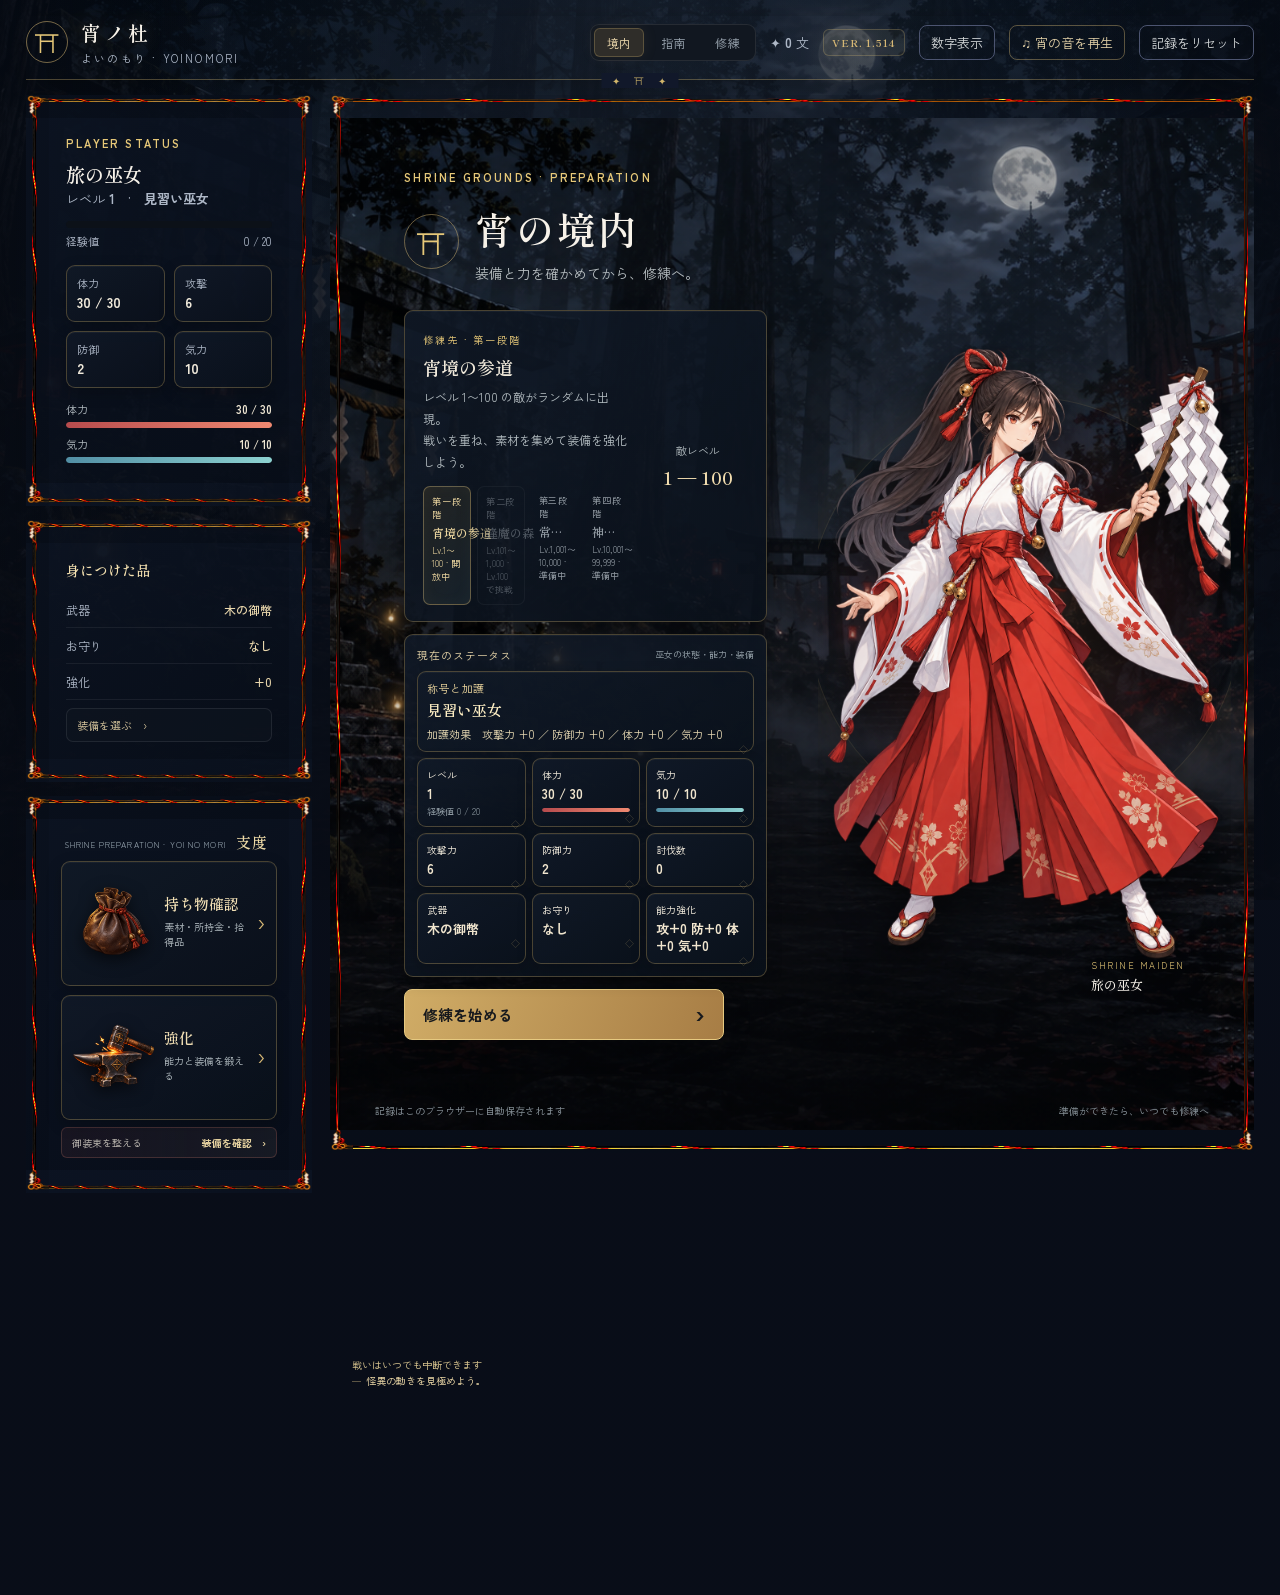
==== commit 4d1e6994: "宵ノ杜1.514" ====
--- a/index.html
+++ b/index.html
@@ -1,42 +1,40 @@
-<!doctype html>
-<html lang="ja">
-<head>
-  <!-- Google tag (gtag.js) -->
-  <script async src="https://www.googletagmanager.com/gtag/js?id=G-XXXXXXXXXX"></script>
-  <script>
-    window.dataLayer = window.dataLayer || [];
-    function gtag(){dataLayer.push(arguments);}
-    gtag('js', new Date());
-    gtag('config', 'G-WLFMDF5PNQ');
-  </script>
-
-<meta charset="utf-8"><meta name="viewport" content="width=device-width,initial-scale=1">
-<meta name="theme-color" content="#171b25"><title>宵ノ杜（よいのもり）— 巫女の修練場</title>
-
-
-
-
-
-
-
-
-<link rel="stylesheet" href="styles.css?v=1.512"></head>
-<body data-screen="prep" data-prep-view="home"><div class="wrap">
-<header class="top"><div class="brand"><div class="crest">⛩</div><div><h1>宵ノ杜</h1><small>よいのもり · YOINOMORI</small></div></div><div class="top-right"><nav class="screen-tabs"><button class="screen-tab active" data-screen-go="prep">境内</button><button class="screen-tab" data-prep-open="guide">指南</button><button class="screen-tab" data-screen-go="battle">修練</button></nav><span>✦ <b id="coins">0</b> 文</span><span class="version-tag" aria-label="ゲームバージョン">VER. 1.512</span><button class="save" id="numberSettingsOpen" aria-expanded="false">数字表示</button><button class="save" id="soundToggle" aria-pressed="false">♫ 宵の音を再生</button><button class="save" id="reset">記録をリセット</button></div></header><section class="number-settings" id="numberSettings" hidden aria-label="数値表示の設定"><div class="number-settings-title"><b>数値表示</b><button type="button" id="numberSettingsClose" aria-label="閉じる">×</button></div><label>表示方法<select id="numberDisplayMode"><option value="compact">省略（上位8桁・日本式単位）</option><option value="full">全桁表示</option></select></label><label id="numberFullFormatRow" hidden>全桁の形式<select id="numberFullFormat"><option value="japanese">日本式（万・億・兆）</option><option value="comma">3桁カンマ（10,000）</option></select></label></section>
-<div class="layout"><aside class="side">
-<section class="card profile"><div class="eyebrow">PLAYER STATUS</div><h2>旅の巫女</h2><div class="level">レベル <b id="level">1</b><span class="divinity-count" id="sideDivinityCount" hidden></span>　·　<b id="shrineTitle">見習い巫女</b></div><div class="xpbar"><i id="xpfill"></i></div><div class="minor"><span>経験値</span><span id="xptext">0 / 20</span></div><div class="stats"><div class="stat"><span>体力</span><b id="statHp">30 / 30</b></div><div class="stat"><span>攻撃</span><b id="statAtk">6</b></div><div class="stat"><span>防御</span><b id="statDef">2</b></div><div class="stat"><span>気力</span><b id="statMp">10</b></div></div><div class="vitals"><div><span>体力</span><b id="hpValue">30 / 30</b></div><div class="vitalbar hp"><i id="hpbarFill"></i></div><div><span>気力</span><b id="mpValue">10 / 10</b></div><div class="vitalbar mp"><i id="mpbarFill"></i></div></div></section>
-<section class="card"><h3 class="section-title">身につけた品</h3><div class="gear-row"><span>武器</span><b id="weapon">木の御幣</b></div><div class="gear-row"><span>お守り</span><b id="charm">なし</b></div><div class="gear-row"><span>強化</span><b id="upgrade">+0</b></div><button class="side-action shrine-only" data-prep-open="equipment">装備を選ぶ　›</button></section>
-<section class="prep-preparation shrine-only" aria-label="支度"><div class="prep-preparation-head"><span>SHRINE PREPARATION · YOI NO MORI</span><h3>支度</h3></div><div class="prep-shortcuts"><button class="prep-card prep-card-bag" data-prep-open="materials"><img src="assets/ui/leather-pouch.png" alt="革袋"><span class="prep-card-copy"><b>持ち物確認</b><small>素材・所持金・拾得品</small></span><i aria-hidden="true">›</i></button><button class="prep-card prep-card-forge" data-prep-open="enhancement"><img src="assets/ui/forge-anvil.png" alt="鍛冶の金床と槌"><span class="prep-card-copy"><b>強化</b><small>能力と装備を鍛える</small></span><i aria-hidden="true">›</i></button></div><button class="prep-equipment-link divinity-prep-link" id="divinityOpen" hidden><span>神へと至る道</span><b>神格化　✦</b></button><button class="prep-equipment-link" data-prep-open="equipment"><span>御装束を整える</span><b>装備を確認　›</b></button></section>
-</aside><main class="main">
-<section class="prep-screen" id="prepScreen"><div class="prep-copy"><div class="eyebrow">SHRINE GROUNDS · PREPARATION</div><div class="prep-title"><span class="prep-seal">⛩</span><div><h2>宵の境内</h2><p>装備と力を確かめてから、修練へ。</p></div></div><div class="course-panel"><div class="course-copy"><span class="course-label">修練先 · 第一段階</span><h3>宵境の参道</h3><p>レベル 1〜100 の敵がランダムに出現。<br>戦いを重ね、素材を集めて装備を強化しよう。</p><div class="course-ranks" aria-label="修練先の四段階"><button type="button" class="current" data-course-select="1"><small>第一段階</small><b>宵境の参道</b><em>Lv.1〜100 · 開放中</em></button><button type="button" data-course-select="2"><small>第二段階</small><b>逢魔の森</b><em>Lv.101〜1,000 · Lv.100で挑戦</em></button><span><small>第三段階</small><b>常夜の奥社</b><em>Lv.1,001〜10,000 · 準備中</em></span><span><small>第四段階</small><b>神代の幽世</b><em>Lv.10,001〜99,999 · 準備中</em></span></div></div><div class="course-range"><span>敵レベル</span><strong>1 — 100</strong></div></div><section class="prep-status" aria-label="現在のステータス"><div class="prep-status-head"><span>現在のステータス</span><small>巫女の状態・能力・装備</small></div><div class="prep-status-grid"><div class="prep-stat title-stat"><span>称号と加護</span><b id="prepTitleValue">見習い巫女</b><small id="titleBuffValue">称号による能力補正なし</small></div><div class="prep-stat"><span>レベル</span><b id="prepLevelValue">1</b><small class="divinity-count" id="prepDivinityCount" hidden></small><small>経験値 <span id="prepXpValue">0 / 20</span></small></div><div class="prep-stat"><span>体力</span><b id="prepHpValue">30 / 30</b><i class="prep-stat-bar hp"><i id="prepHpFill"></i></i></div><div class="prep-stat"><span>気力</span><b id="prepMpValue">10 / 10</b><i class="prep-stat-bar mp"><i id="prepMpFill"></i></i></div><div class="prep-stat"><span>攻撃力</span><b id="prepAtkValue">6</b></div><div class="prep-stat"><span>防御力</span><b id="prepDefValue">2</b></div><div class="prep-stat"><span>討伐数</span><b id="prepWinsValue">0</b></div><div class="prep-stat"><span>武器</span><b id="prepWeaponValue">木の御幣</b></div><div class="prep-stat"><span>お守り</span><b id="prepCharmValue">なし</b></div><div class="prep-stat"><span>能力強化</span><b id="prepUpgradeValue">攻+0 防+0 体+0 気+0</b></div></div></section><button class="enter-training" id="enterTraining">修練を始める <span>›</span></button></div><div class="prep-art"><div class="art-halo"></div><img src="assets/miko.png" alt="御幣を手にした旅の巫女"><div class="nameplate"><span>SHRINE MAIDEN</span><b>旅の巫女</b></div></div><div class="prep-bottom"><span>記録はこのブラウザーに自動保存されます</span><span>準備ができたら、いつでも修練へ</span></div></section>
-<section class="prep-panel guide-panel" id="guidePanel" hidden><div class="panel-head"><div><div class="eyebrow">SHRINE · GUIDE</div><h2>指南</h2><p>宵ノ杜での修練と、戦いの基本。</p></div><button class="back-home" data-prep-home>境内へ戻る</button></div><div class="guide-accordions"><details><summary>宵ノ杜での目的</summary><p>修練で怪異と戦い、経験値や文、素材、装備を集めましょう。集めた品で巫女の能力や装備を整え、さらに強い怪異へ挑みます。</p></details><details><summary>戦闘の三すくみ</summary><p>敵の予兆を見て行動を選びます。強烈な攻撃には「防御」、通常攻撃には「破魔の舞」、小細工には「攻撃」が有効です。相手の行動に合った選択で戦いを有利に進めましょう。</p></details><details><summary>戦闘コマンド</summary><p>「攻撃」は基本の一撃。「防御」は強烈な攻撃を受け止めます。「破魔の舞」は通常攻撃をかわしながら反撃します。「祈り」は気力を使って体力を回復します。危険を感じた時は「逃走」を選べますが、その戦いの報酬は得られません。</p></details><details><summary>装備と合成</summary><p>怪異から得た武器やお守りは、境内の装備画面で確認・装備できます。自分のレベル帯を超える装備は身につけられません。同じ装備を得ると自動で合成され、合成Lv.に応じた補正が加わります。補正率は合成Lv.ごとに1%で、装備の素の能力値の横に加算値として表示されます。</p></details><details><summary>素材と強化</summary><p>修練で集めた素材は「支度」から持ち物を確認できます。基礎能力の強化と装備の強化では必要な素材が異なります。装備を強化する際は素材に加えて文も使います。</p></details><details><summary>修練先</summary><p>第一段階「宵境の参道」ではレベル1〜100の怪異と戦います。第二段階「逢魔の森」はレベル100で挑戦でき、初回のレベル101の怪異を倒すと以後も選べるようになります。</p></details><details><summary>記録の保存</summary><p>修練の記録は、このブラウザーに自動保存されます。同じブラウザーで続きを遊べます。</p></details></div></section><section class="prep-panel" id="equipmentPanel" hidden><div class="panel-head"><div><div class="eyebrow">SHRINE · EQUIPMENT</div><h2>装備を選ぶ</h2><p>品物を選び、内容を確認してから装備します。</p></div><button class="back-home" data-prep-home>境内へ戻る</button></div><div class="equipment-workspace"><div class="equipment-owned"><h3>持っている装備</h3><div id="equipmentPanelList" class="equipment-panel-list"></div></div><div class="equipment-detail"><div class="detail-emblem">御</div><div class="eyebrow">SELECTED ITEM</div><h3 id="selectedGearName">装備を選択してください</h3><p id="selectedGearInfo">選んだ装備の性能と装着先をここで確認できます。</p><div class="current-loadout"><span>現在の武器 <b id="panelWeapon">木の御幣</b></span><span>現在のお守り <b id="panelCharm">なし</b></span></div><button id="equipConfirm" class="panel-primary" disabled>この装備を身につける</button></div></div></section>
-<section class="prep-panel" id="materialsPanel" hidden><div class="panel-head"><div><div class="eyebrow">SHRINE · INVENTORY</div><h2>持ち物</h2><p>修練で集めた素材と装備品を確認します。</p></div><button class="back-home" data-prep-home>境内へ戻る</button></div><div class="material-summary"><div><span>所持素材</span><b id="materialTotalValue">0 個</b></div><div><span>所持金</span><b id="materialCoinsValue">0 文</b></div></div><h3 class="panel-section-title">収集した素材</h3><div id="materialsList" class="materials-list"></div></section>
-<section class="prep-panel" id="enhancementPanel" hidden><div class="panel-head"><div><div class="eyebrow">SHRINE · ENHANCEMENT</div><h2>能力・装備を強化</h2><p>強化項目ごとの専用素材を使います。基礎能力の強化に文は必要ありません。</p></div><button class="back-home" data-prep-home>境内へ戻る</button></div><div class="enhancement-workspace"><div class="enhancement-visual"><img src="assets/enhancement-offering.png" alt="能力や装備の強化に使う霊妙な素材"><span>社に奉じられた強化素材</span></div><div class="enhancement-form"><label for="enhanceTarget">強化する項目</label><select id="enhanceTarget"><optgroup label="基礎能力"><option value="attack">攻撃力</option><option value="defense">防御力</option><option value="vitality">体力上限</option><option value="focus">気力上限</option></optgroup><optgroup label="装備品"><option value="weapon">装備中の武器</option><option value="charm">装備中のお守り</option></optgroup></select><div class="enhance-info" id="enhanceInfo"></div><button id="enhance" class="panel-primary">この強化を行う</button></div></div></section>
-<div class="heading"><div><div class="eyebrow" id="trainingCourseEyebrow">STAGE 01</div><h2 id="trainingCourseTitle">宵境の参道</h2></div><p id="trainingCourseRange">敵の目安　レベル 1〜100</p></div>
-<div class="battle-log-layout"><section class="battle" id="battle"><div class="battle-top"><div class="battle-tag">⛩　境内・宵の刻</div><div id="enemyInfo" class="enemy-info" hidden><h3 id="enemyName"></h3><small id="enemyLevel" class="enemy-level"></small><div class="bar"><i id="enemyHpFill"></i></div><div class="enemy-hp-label"><span>体力</span><span id="enemyHpText"></span></div></div></div><div class="battle-vitals"><div class="fight-vital"><div><span>体力</span><b id="battleHpValue">30 / 30</b></div><div class="vitalbar hp"><i id="battleHpBar"></i></div></div><div class="fight-vital"><div><span>気力</span><b id="battleMpValue">10 / 10</b></div><div class="vitalbar mp"><i id="battleMpBar"></i></div></div><div class="fight-stat"><span>攻撃力</span><b id="battleAtkValue">6</b></div><div class="fight-stat"><span>防御力</span><b id="battleDefValue">2</b></div></div><img class="miko-art" src="assets/miko.png" alt="白衣に朱の袴を着た巫女、御幣を構えている"><div id="idle" class="stage"><div class="idle-stage"><button class="start restart-training" id="begin" aria-label="続けて修練する">連戦する　›</button><h3>修練の合間</h3><p>体力と気力を確かめ、次の敵に備えよう。<br>境内へ戻って装備を整えることもできます。</p></div></div><div id="activeStage" class="stage" hidden><img class="enemy-art" id="enemyArt" src="assets/enemies/oni.png" alt="野良鬼"><div class="intent" id="intent">敵の様子をうかがっている</div></div><div class="battle-bottom"><span>連勝　<b id="streak">0</b></span></div></section><div id="log" class="battle-log" aria-live="polite"><div id="turnMsg" class="battle-callout">戦いはいつでも中断できます</div><div id="logs"><div class="logline"><span>—</span>怪異の動きを見極めよう。</div></div></div></div>
-<section class="combat-ui"><div class="commands"><div class="command-head"><h3>行動を選ぶ</h3><span>気力　<b id="mpNow">10</b> / <span id="mpMax">10</span></span></div><div class="cmdgrid"><button class="cmd" data-action="attack"><span class="ico">⚔️</span><span><b>攻撃</b><small>素早い一撃</small></span></button><button class="cmd" data-action="skill"><span class="ico">🌸</span><span><b>破魔の舞</b><small>気力 4 · 破魔の力で攻める</small></span></button><button class="cmd" data-action="guard"><span class="ico">⛨</span><span><b>守る</b><small>身を守り、次の傷を抑える</small></span></button><button class="cmd" data-action="pray"><span class="ico">📿</span><span><b>祈る</b><small>体力を回復 · 気力 3</small></span></button><button class="cmd" id="fleeCommand" data-action="flee" disabled><span class="ico">↩</span><span><b>逃走</b><small>戦闘を中断 · 報酬なし</small></span></button></div></div></section>
-<div class="foot">宵ノ杜　—　終わりなき修練のはじまり</div></main></div></div><div class="divinity-modal" id="divinityModal" hidden role="dialog" aria-modal="true" aria-labelledby="divinityTitle"><button class="divinity-backdrop" id="divinityCloseBackdrop" aria-label="閉じる"></button><section class="divinity-dialog"><button class="divinity-close" id="divinityClose" aria-label="閉じる">×</button><span class="divinity-kicker">神へと至る道</span><h2 id="divinityTitle">神格化</h2><p>レベル1から育成をやり直し、体力・気力・攻撃・防御の一部を永続加護として引き継ぎます。装備・素材・文・通常強化は保持されます。重ねるほど能力が伸び続けます。</p><div class="divinity-rate" id="divinityRate">今のレベルだと 5.0% 引き継がれます。神格化前のレベルが高いほど、引継ぎ率が高まります。</div><div class="divinity-preview-stats"><span>神格化後 <b>レベル1から再育成</b></span><span>今回の引継ぎ <b id="divinityGainText">体力 +1 · 気力 +1 · 攻撃 +1 · 防御 +1</b></span></div><button class="divinity-prepare" id="divinityPrepare">神格化を選ぶ</button><div class="divinity-confirm" id="divinityConfirm" hidden><b>神格化を実行しますか？</b><span>レベルと経験値は1からの育成に戻ります。能力の加護とこれまでの所持品は引き継がれます。</span><div><button id="divinityCancel">実行しない</button><button id="divinityExecute">実行する</button></div></div></section></div><div class="toast" id="toast"></div>
-<script src="game.js?v=1.512" defer></script></body></html>
+<!doctype html>
+<html lang="ja">
+<head>
+<meta charset="utf-8"><meta name="viewport" content="width=device-width,initial-scale=1">
+<meta name="theme-color" content="#171b25"><title>宵ノ杜（よいのもり）— 巫女の修練場</title>
+
+
+
+
+
+
+
+
+<!-- Google tag (gtag.js) -->
+<script async src="https://www.googletagmanager.com/gtag/js?id=G-WLFMDF5PNQ"></script>
+<script>
+  window.dataLayer = window.dataLayer || [];
+  function gtag(){dataLayer.push(arguments);}
+  gtag('js', new Date());
+  gtag('config', 'G-WLFMDF5PNQ');
+</script><link rel="stylesheet" href="styles.css?v=1.514"></head>
+<body data-screen="prep" data-prep-view="home"><div class="wrap">
+<header class="top"><div class="brand"><div class="crest">⛩</div><div><h1>宵ノ杜</h1><small>よいのもり · YOINOMORI</small></div></div><div class="top-right"><nav class="screen-tabs"><button class="screen-tab active" data-screen-go="prep">境内</button><button class="screen-tab" data-prep-open="guide">指南</button><button class="screen-tab" data-screen-go="battle">修練</button></nav><span>✦ <b id="coins">0</b> 文</span><span class="version-tag" aria-label="ゲームバージョン">VER. 1.514</span><button class="save" id="numberSettingsOpen" aria-expanded="false">数字表示</button><button class="save" id="soundToggle" aria-pressed="false">♫ 宵の音を再生</button><button class="save" id="reset">記録をリセット</button></div></header><section class="number-settings" id="numberSettings" hidden aria-label="数値表示の設定"><div class="number-settings-title"><b>数値表示</b><button type="button" id="numberSettingsClose" aria-label="閉じる">×</button></div><label>表示方法<select id="numberDisplayMode"><option value="compact">省略（上位8桁・日本式単位）</option><option value="full">全桁表示</option></select></label><label id="numberFullFormatRow" hidden>全桁の形式<select id="numberFullFormat"><option value="japanese">日本式（万・億・兆）</option><option value="comma">3桁カンマ（10,000）</option></select></label></section>
+<div class="layout"><aside class="side">
+<section class="card profile"><div class="eyebrow">PLAYER STATUS</div><h2>旅の巫女</h2><div class="level">レベル <b id="level">1</b><span class="divinity-count" id="sideDivinityCount" hidden></span>　·　<b id="shrineTitle">見習い巫女</b></div><div class="xpbar"><i id="xpfill"></i></div><div class="minor"><span>経験値</span><span id="xptext">0 / 20</span></div><div class="stats"><div class="stat"><span>体力</span><b id="statHp">30 / 30</b></div><div class="stat"><span>攻撃</span><b id="statAtk">6</b></div><div class="stat"><span>防御</span><b id="statDef">2</b></div><div class="stat"><span>気力</span><b id="statMp">10</b></div></div><div class="vitals"><div><span>体力</span><b id="hpValue">30 / 30</b></div><div class="vitalbar hp"><i id="hpbarFill"></i></div><div><span>気力</span><b id="mpValue">10 / 10</b></div><div class="vitalbar mp"><i id="mpbarFill"></i></div></div></section>
+<section class="card"><h3 class="section-title">身につけた品</h3><div class="gear-row"><span>武器</span><b id="weapon">木の御幣</b></div><div class="gear-row"><span>お守り</span><b id="charm">なし</b></div><div class="gear-row"><span>強化</span><b id="upgrade">+0</b></div><button class="side-action shrine-only" data-prep-open="equipment">装備を選ぶ　›</button></section>
+<section class="prep-preparation shrine-only" aria-label="支度"><div class="prep-preparation-head"><span>SHRINE PREPARATION · YOI NO MORI</span><h3>支度</h3></div><div class="prep-shortcuts"><button class="prep-card prep-card-bag" data-prep-open="materials"><img src="assets/ui/leather-pouch.png" alt="革袋"><span class="prep-card-copy"><b>持ち物確認</b><small>素材・所持金・拾得品</small></span><i aria-hidden="true">›</i></button><button class="prep-card prep-card-forge" data-prep-open="enhancement"><img src="assets/ui/forge-anvil.png" alt="鍛冶の金床と槌"><span class="prep-card-copy"><b>強化</b><small>能力と装備を鍛える</small></span><i aria-hidden="true">›</i></button></div><button class="prep-equipment-link divinity-prep-link" id="divinityOpen" hidden><span>神へと至る道</span><b>神格化　✦</b></button><button class="prep-equipment-link" data-prep-open="equipment"><span>御装束を整える</span><b>装備を確認　›</b></button></section>
+</aside><main class="main">
+<section class="prep-screen" id="prepScreen"><div class="prep-copy"><div class="eyebrow">SHRINE GROUNDS · PREPARATION</div><div class="prep-title"><span class="prep-seal">⛩</span><div><h2>宵の境内</h2><p>装備と力を確かめてから、修練へ。</p></div></div><div class="course-panel"><div class="course-copy"><span class="course-label">修練先 · 第一段階</span><h3>宵境の参道</h3><p>レベル 1〜100 の敵がランダムに出現。<br>戦いを重ね、素材を集めて装備を強化しよう。</p><div class="course-ranks" aria-label="修練先の四段階"><button type="button" class="current" data-course-select="1"><small>第一段階</small><b>宵境の参道</b><em>Lv.1〜100 · 開放中</em></button><button type="button" data-course-select="2"><small>第二段階</small><b>逢魔の森</b><em>Lv.101〜1,000 · Lv.100で挑戦</em></button><span><small>第三段階</small><b>常夜の奥社</b><em>Lv.1,001〜10,000 · 準備中</em></span><span><small>第四段階</small><b>神代の幽世</b><em>Lv.10,001〜99,999 · 準備中</em></span></div></div><div class="course-range"><span>敵レベル</span><strong>1 — 100</strong></div></div><section class="prep-status" aria-label="現在のステータス"><div class="prep-status-head"><span>現在のステータス</span><small>巫女の状態・能力・装備</small></div><div class="prep-status-grid"><div class="prep-stat title-stat"><span>称号と加護</span><b id="prepTitleValue">見習い巫女</b><small id="titleBuffValue">称号による能力補正なし</small></div><div class="prep-stat"><span>レベル</span><b id="prepLevelValue">1</b><small class="divinity-count" id="prepDivinityCount" hidden></small><small>経験値 <span id="prepXpValue">0 / 20</span></small></div><div class="prep-stat"><span>体力</span><b id="prepHpValue">30 / 30</b><i class="prep-stat-bar hp"><i id="prepHpFill"></i></i></div><div class="prep-stat"><span>気力</span><b id="prepMpValue">10 / 10</b><i class="prep-stat-bar mp"><i id="prepMpFill"></i></i></div><div class="prep-stat"><span>攻撃力</span><b id="prepAtkValue">6</b></div><div class="prep-stat"><span>防御力</span><b id="prepDefValue">2</b></div><div class="prep-stat"><span>討伐数</span><b id="prepWinsValue">0</b></div><div class="prep-stat"><span>武器</span><b id="prepWeaponValue">木の御幣</b></div><div class="prep-stat"><span>お守り</span><b id="prepCharmValue">なし</b></div><div class="prep-stat"><span>能力強化</span><b id="prepUpgradeValue">攻+0 防+0 体+0 気+0</b></div></div></section><button class="enter-training" id="enterTraining">修練を始める <span>›</span></button></div><div class="prep-art"><div class="art-halo"></div><img src="assets/miko.png" alt="御幣を手にした旅の巫女"><div class="nameplate"><span>SHRINE MAIDEN</span><b>旅の巫女</b></div></div><div class="prep-bottom"><span>記録はこのブラウザーに自動保存されます</span><span>準備ができたら、いつでも修練へ</span></div></section>
+<section class="prep-panel guide-panel" id="guidePanel" hidden><div class="panel-head"><div><div class="eyebrow">SHRINE · GUIDE</div><h2>指南</h2><p>宵ノ杜での修練と、戦いの基本。</p></div><button class="back-home" data-prep-home>境内へ戻る</button></div><div class="guide-accordions"><details><summary>宵ノ杜での目的</summary><p>修練で怪異と戦い、経験値や文、素材、装備を集めましょう。集めた品で巫女の能力や装備を整え、さらに強い怪異へ挑みます。</p></details><details><summary>戦闘の三すくみ</summary><p>敵の予兆を見て行動を選びます。強烈な攻撃には「防御」、通常攻撃には「破魔の舞」、小細工には「攻撃」が有効です。相手の行動に合った選択で戦いを有利に進めましょう。</p></details><details><summary>戦闘コマンド</summary><p>「攻撃」は基本の一撃。「防御」は強烈な攻撃を受け止めます。「破魔の舞」は通常攻撃をかわしながら反撃します。「祈り」は気力を使って体力を回復します。危険を感じた時は「逃走」を選べますが、その戦いの報酬は得られません。</p></details><details><summary>装備と合成</summary><p>怪異から得た武器やお守りは、境内の装備画面で確認・装備できます。自分のレベル帯を超える装備は身につけられません。同じ装備を得ると自動で合成され、合成Lv.に応じた補正が加わります。補正率は合成Lv.ごとに1%で、装備の素の能力値の横に加算値として表示されます。</p></details><details><summary>素材と強化</summary><p>修練で集めた素材は「支度」から持ち物を確認できます。基礎能力の強化と装備の強化では必要な素材が異なります。装備を強化する際は素材に加えて文も使います。</p></details><details><summary>修練先</summary><p>第一段階「宵境の参道」ではレベル1〜100の怪異と戦います。第二段階「逢魔の森」はレベル100で挑戦でき、初回のレベル101の怪異を倒すと以後も選べるようになります。</p></details><details><summary>記録の保存</summary><p>修練の記録は、このブラウザーに自動保存されます。同じブラウザーで続きを遊べます。</p></details></div></section><section class="prep-panel" id="equipmentPanel" hidden><div class="panel-head"><div><div class="eyebrow">SHRINE · EQUIPMENT</div><h2>装備を選ぶ</h2><p>品物を選び、内容を確認してから装備します。</p></div><button class="back-home" data-prep-home>境内へ戻る</button></div><div class="equipment-workspace"><div class="equipment-owned"><h3>持っている装備</h3><div id="equipmentPanelList" class="equipment-panel-list"></div></div><div class="equipment-detail"><div class="detail-emblem">御</div><div class="eyebrow">SELECTED ITEM</div><h3 id="selectedGearName">装備を選択してください</h3><p id="selectedGearInfo">選んだ装備の性能と装着先をここで確認できます。</p><div class="current-loadout"><span>現在の武器 <b id="panelWeapon">木の御幣</b></span><span>現在のお守り <b id="panelCharm">なし</b></span></div><button id="equipConfirm" class="panel-primary" disabled>この装備を身につける</button></div></div></section>
+<section class="prep-panel" id="materialsPanel" hidden><div class="panel-head"><div><div class="eyebrow">SHRINE · INVENTORY</div><h2>持ち物</h2><p>修練で集めた素材と装備品を確認します。</p></div><button class="back-home" data-prep-home>境内へ戻る</button></div><div class="material-summary"><div><span>所持素材</span><b id="materialTotalValue">0 個</b></div><div><span>所持金</span><b id="materialCoinsValue">0 文</b></div></div><h3 class="panel-section-title">収集した素材</h3><div id="materialsList" class="materials-list"></div></section>
+<section class="prep-panel" id="enhancementPanel" hidden><div class="panel-head"><div><div class="eyebrow">SHRINE · ENHANCEMENT</div><h2>能力・装備を強化</h2><p>強化項目ごとの専用素材を使います。基礎能力の強化に文は必要ありません。</p></div><button class="back-home" data-prep-home>境内へ戻る</button></div><div class="enhancement-workspace"><div class="enhancement-visual"><img src="assets/enhancement-offering.png" alt="能力や装備の強化に使う霊妙な素材"><span>社に奉じられた強化素材</span></div><div class="enhancement-form"><label for="enhanceTarget">強化する項目</label><select id="enhanceTarget"><optgroup label="基礎能力"><option value="attack">攻撃力</option><option value="defense">防御力</option><option value="vitality">体力上限</option><option value="focus">気力上限</option></optgroup><optgroup label="装備品"><option value="weapon">装備中の武器</option><option value="charm">装備中のお守り</option></optgroup></select><div class="enhance-info" id="enhanceInfo"></div><button id="enhance" class="panel-primary">この強化を行う</button></div></div></section>
+<div class="heading"><div><div class="eyebrow" id="trainingCourseEyebrow">STAGE 01</div><h2 id="trainingCourseTitle">宵境の参道</h2></div><p id="trainingCourseRange">敵の目安　レベル 1〜100</p></div>
+<div class="battle-log-layout"><section class="battle" id="battle"><div class="battle-top"><div class="battle-tag">⛩　境内・宵の刻</div><div id="enemyInfo" class="enemy-info" hidden><h3 id="enemyName"></h3><small id="enemyLevel" class="enemy-level"></small><div class="bar"><i id="enemyHpFill"></i></div><div class="enemy-hp-label"><span>体力</span><span id="enemyHpText"></span></div></div></div><div class="battle-vitals"><div class="fight-vital"><div><span>体力</span><b id="battleHpValue">30 / 30</b></div><div class="vitalbar hp"><i id="battleHpBar"></i></div></div><div class="fight-vital"><div><span>気力</span><b id="battleMpValue">10 / 10</b></div><div class="vitalbar mp"><i id="battleMpBar"></i></div></div><div class="fight-stat"><span>攻撃力</span><b id="battleAtkValue">6</b></div><div class="fight-stat"><span>防御力</span><b id="battleDefValue">2</b></div></div><img class="miko-art" src="assets/miko.png" alt="白衣に朱の袴を着た巫女、御幣を構えている"><div id="idle" class="stage"><div class="idle-stage"><button class="start restart-training" id="begin" aria-label="続けて修練する">連戦する　›</button><h3>修練の合間</h3><p>体力と気力を確かめ、次の敵に備えよう。<br>境内へ戻って装備を整えることもできます。</p></div></div><div id="activeStage" class="stage" hidden><img class="enemy-art" id="enemyArt" src="assets/enemies/oni.png" alt="野良鬼"><div class="intent" id="intent">敵の様子をうかがっている</div></div><div class="battle-bottom"><span>連勝　<b id="streak">0</b></span></div></section><div id="log" class="battle-log" aria-live="polite"><div id="turnMsg" class="battle-callout">戦いはいつでも中断できます</div><div id="logs"><div class="logline"><span>—</span>怪異の動きを見極めよう。</div></div></div></div>
+<section class="combat-ui"><div class="commands"><div class="command-head"><h3>行動を選ぶ</h3><span>気力　<b id="mpNow">10</b> / <span id="mpMax">10</span></span></div><div class="cmdgrid"><button class="cmd" data-action="attack"><span class="ico">⚔️</span><span><b>攻撃</b><small>素早い一撃</small></span></button><button class="cmd" data-action="skill"><span class="ico">🌸</span><span><b>破魔の舞</b><small>気力 4 · 破魔の力で攻める</small></span></button><button class="cmd" data-action="guard"><span class="ico">⛨</span><span><b>守る</b><small>身を守り、次の傷を抑える</small></span></button><button class="cmd" data-action="pray"><span class="ico">📿</span><span><b>祈る</b><small>体力を回復 · 気力 3</small></span></button><button class="cmd" id="fleeCommand" data-action="flee" disabled><span class="ico">↩</span><span><b>逃走</b><small>戦闘を中断 · 報酬なし</small></span></button></div></div></section>
+<div class="foot">宵ノ杜　—　終わりなき修練のはじまり</div></main></div></div><div class="divinity-modal" id="divinityModal" hidden role="dialog" aria-modal="true" aria-labelledby="divinityTitle"><button class="divinity-backdrop" id="divinityCloseBackdrop" aria-label="閉じる"></button><section class="divinity-dialog"><button class="divinity-close" id="divinityClose" aria-label="閉じる">×</button><span class="divinity-kicker">神へと至る道</span><h2 id="divinityTitle">神格化</h2><p>レベル1から育成をやり直し、体力・気力・攻撃・防御の一部を永続加護として引き継ぎます。装備・素材・文・通常強化は保持されます。重ねるほど能力が伸び続けます。</p><div class="divinity-rate" id="divinityRate">今のレベルだと 5.0% 引き継がれます。神格化前のレベルが高いほど、引継ぎ率が高まります。</div><div class="divinity-preview-stats"><span>神格化後 <b>レベル1から再育成</b></span><span>今回の引継ぎ <b id="divinityGainText">体力 +1 · 気力 +1 · 攻撃 +1 · 防御 +1</b></span></div><button class="divinity-prepare" id="divinityPrepare">神格化を選ぶ</button><div class="divinity-confirm" id="divinityConfirm" hidden><b>神格化を実行しますか？</b><span>レベルと経験値は1からの育成に戻ります。能力の加護とこれまでの所持品は引き継がれます。</span><div><button id="divinityCancel">実行しない</button><button id="divinityExecute">実行する</button></div></div></section></div><div class="toast" id="toast"></div>
+<script src="game.js?v=1.514" defer></script></body></html>
 
 
 
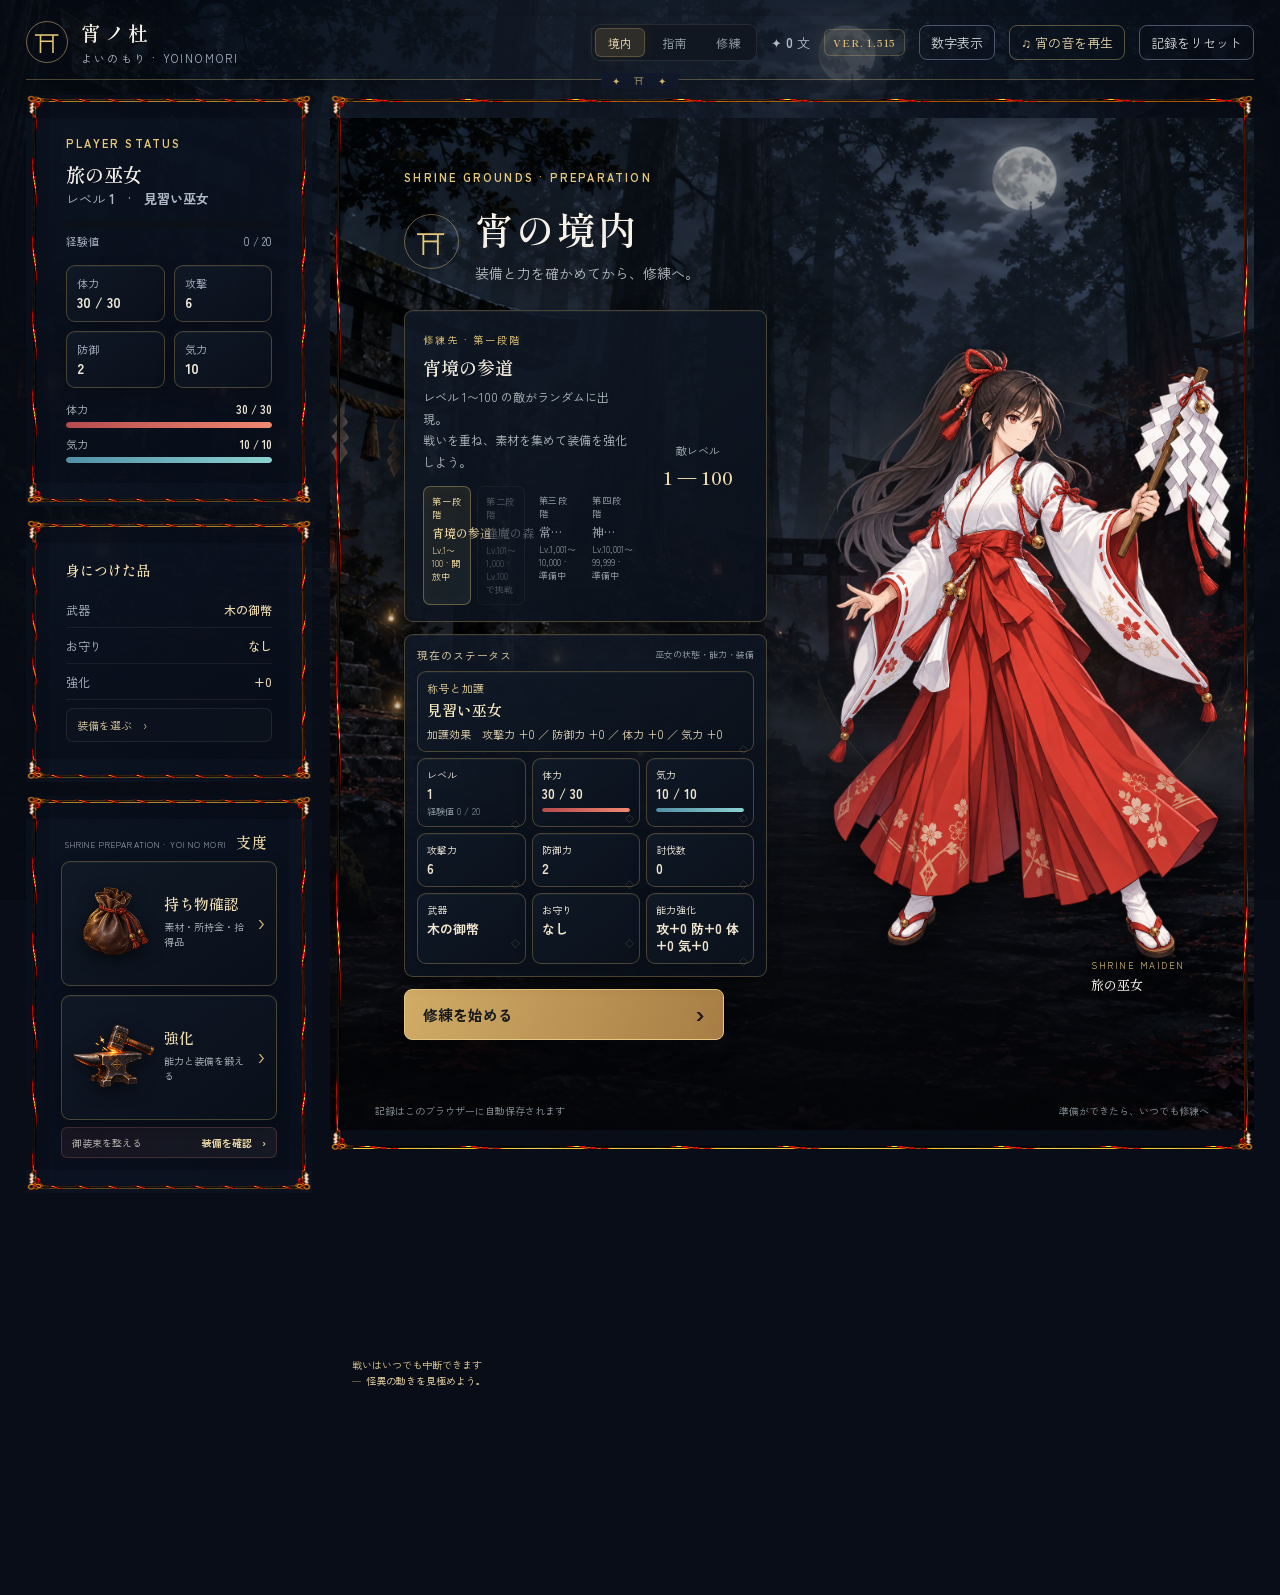
==== commit 56d0e277: "宵ノ杜1.515" ====
--- a/index.html
+++ b/index.html
@@ -18,9 +18,9 @@
   function gtag(){dataLayer.push(arguments);}
   gtag('js', new Date());
   gtag('config', 'G-WLFMDF5PNQ');
-</script><link rel="stylesheet" href="styles.css?v=1.514"></head>
+</script><link rel="stylesheet" href="styles.css?v=1.515"></head>
 <body data-screen="prep" data-prep-view="home"><div class="wrap">
-<header class="top"><div class="brand"><div class="crest">⛩</div><div><h1>宵ノ杜</h1><small>よいのもり · YOINOMORI</small></div></div><div class="top-right"><nav class="screen-tabs"><button class="screen-tab active" data-screen-go="prep">境内</button><button class="screen-tab" data-prep-open="guide">指南</button><button class="screen-tab" data-screen-go="battle">修練</button></nav><span>✦ <b id="coins">0</b> 文</span><span class="version-tag" aria-label="ゲームバージョン">VER. 1.514</span><button class="save" id="numberSettingsOpen" aria-expanded="false">数字表示</button><button class="save" id="soundToggle" aria-pressed="false">♫ 宵の音を再生</button><button class="save" id="reset">記録をリセット</button></div></header><section class="number-settings" id="numberSettings" hidden aria-label="数値表示の設定"><div class="number-settings-title"><b>数値表示</b><button type="button" id="numberSettingsClose" aria-label="閉じる">×</button></div><label>表示方法<select id="numberDisplayMode"><option value="compact">省略（上位8桁・日本式単位）</option><option value="full">全桁表示</option></select></label><label id="numberFullFormatRow" hidden>全桁の形式<select id="numberFullFormat"><option value="japanese">日本式（万・億・兆）</option><option value="comma">3桁カンマ（10,000）</option></select></label></section>
+<header class="top"><div class="brand"><div class="crest">⛩</div><div><h1>宵ノ杜</h1><small>よいのもり · YOINOMORI</small></div></div><div class="top-right"><nav class="screen-tabs"><button class="screen-tab active" data-screen-go="prep">境内</button><button class="screen-tab" data-prep-open="guide">指南</button><button class="screen-tab" data-screen-go="battle">修練</button></nav><span>✦ <b id="coins">0</b> 文</span><span class="version-tag" aria-label="ゲームバージョン">VER. 1.515</span><button class="save" id="numberSettingsOpen" aria-expanded="false">数字表示</button><button class="save" id="soundToggle" aria-pressed="false">♫ 宵の音を再生</button><button class="save" id="reset">記録をリセット</button></div></header><section class="number-settings" id="numberSettings" hidden aria-label="数値表示の設定"><div class="number-settings-title"><b>数値表示</b><button type="button" id="numberSettingsClose" aria-label="閉じる">×</button></div><label>表示方法<select id="numberDisplayMode"><option value="compact">省略（上位8桁・日本式単位）</option><option value="full">全桁表示</option></select></label><label id="numberFullFormatRow" hidden>全桁の形式<select id="numberFullFormat"><option value="japanese">日本式（万・億・兆）</option><option value="comma">3桁カンマ（10,000）</option></select></label></section>
 <div class="layout"><aside class="side">
 <section class="card profile"><div class="eyebrow">PLAYER STATUS</div><h2>旅の巫女</h2><div class="level">レベル <b id="level">1</b><span class="divinity-count" id="sideDivinityCount" hidden></span>　·　<b id="shrineTitle">見習い巫女</b></div><div class="xpbar"><i id="xpfill"></i></div><div class="minor"><span>経験値</span><span id="xptext">0 / 20</span></div><div class="stats"><div class="stat"><span>体力</span><b id="statHp">30 / 30</b></div><div class="stat"><span>攻撃</span><b id="statAtk">6</b></div><div class="stat"><span>防御</span><b id="statDef">2</b></div><div class="stat"><span>気力</span><b id="statMp">10</b></div></div><div class="vitals"><div><span>体力</span><b id="hpValue">30 / 30</b></div><div class="vitalbar hp"><i id="hpbarFill"></i></div><div><span>気力</span><b id="mpValue">10 / 10</b></div><div class="vitalbar mp"><i id="mpbarFill"></i></div></div></section>
 <section class="card"><h3 class="section-title">身につけた品</h3><div class="gear-row"><span>武器</span><b id="weapon">木の御幣</b></div><div class="gear-row"><span>お守り</span><b id="charm">なし</b></div><div class="gear-row"><span>強化</span><b id="upgrade">+0</b></div><button class="side-action shrine-only" data-prep-open="equipment">装備を選ぶ　›</button></section>
@@ -34,7 +34,7 @@
 <div class="battle-log-layout"><section class="battle" id="battle"><div class="battle-top"><div class="battle-tag">⛩　境内・宵の刻</div><div id="enemyInfo" class="enemy-info" hidden><h3 id="enemyName"></h3><small id="enemyLevel" class="enemy-level"></small><div class="bar"><i id="enemyHpFill"></i></div><div class="enemy-hp-label"><span>体力</span><span id="enemyHpText"></span></div></div></div><div class="battle-vitals"><div class="fight-vital"><div><span>体力</span><b id="battleHpValue">30 / 30</b></div><div class="vitalbar hp"><i id="battleHpBar"></i></div></div><div class="fight-vital"><div><span>気力</span><b id="battleMpValue">10 / 10</b></div><div class="vitalbar mp"><i id="battleMpBar"></i></div></div><div class="fight-stat"><span>攻撃力</span><b id="battleAtkValue">6</b></div><div class="fight-stat"><span>防御力</span><b id="battleDefValue">2</b></div></div><img class="miko-art" src="assets/miko.png" alt="白衣に朱の袴を着た巫女、御幣を構えている"><div id="idle" class="stage"><div class="idle-stage"><button class="start restart-training" id="begin" aria-label="続けて修練する">連戦する　›</button><h3>修練の合間</h3><p>体力と気力を確かめ、次の敵に備えよう。<br>境内へ戻って装備を整えることもできます。</p></div></div><div id="activeStage" class="stage" hidden><img class="enemy-art" id="enemyArt" src="assets/enemies/oni.png" alt="野良鬼"><div class="intent" id="intent">敵の様子をうかがっている</div></div><div class="battle-bottom"><span>連勝　<b id="streak">0</b></span></div></section><div id="log" class="battle-log" aria-live="polite"><div id="turnMsg" class="battle-callout">戦いはいつでも中断できます</div><div id="logs"><div class="logline"><span>—</span>怪異の動きを見極めよう。</div></div></div></div>
 <section class="combat-ui"><div class="commands"><div class="command-head"><h3>行動を選ぶ</h3><span>気力　<b id="mpNow">10</b> / <span id="mpMax">10</span></span></div><div class="cmdgrid"><button class="cmd" data-action="attack"><span class="ico">⚔️</span><span><b>攻撃</b><small>素早い一撃</small></span></button><button class="cmd" data-action="skill"><span class="ico">🌸</span><span><b>破魔の舞</b><small>気力 4 · 破魔の力で攻める</small></span></button><button class="cmd" data-action="guard"><span class="ico">⛨</span><span><b>守る</b><small>身を守り、次の傷を抑える</small></span></button><button class="cmd" data-action="pray"><span class="ico">📿</span><span><b>祈る</b><small>体力を回復 · 気力 3</small></span></button><button class="cmd" id="fleeCommand" data-action="flee" disabled><span class="ico">↩</span><span><b>逃走</b><small>戦闘を中断 · 報酬なし</small></span></button></div></div></section>
 <div class="foot">宵ノ杜　—　終わりなき修練のはじまり</div></main></div></div><div class="divinity-modal" id="divinityModal" hidden role="dialog" aria-modal="true" aria-labelledby="divinityTitle"><button class="divinity-backdrop" id="divinityCloseBackdrop" aria-label="閉じる"></button><section class="divinity-dialog"><button class="divinity-close" id="divinityClose" aria-label="閉じる">×</button><span class="divinity-kicker">神へと至る道</span><h2 id="divinityTitle">神格化</h2><p>レベル1から育成をやり直し、体力・気力・攻撃・防御の一部を永続加護として引き継ぎます。装備・素材・文・通常強化は保持されます。重ねるほど能力が伸び続けます。</p><div class="divinity-rate" id="divinityRate">今のレベルだと 5.0% 引き継がれます。神格化前のレベルが高いほど、引継ぎ率が高まります。</div><div class="divinity-preview-stats"><span>神格化後 <b>レベル1から再育成</b></span><span>今回の引継ぎ <b id="divinityGainText">体力 +1 · 気力 +1 · 攻撃 +1 · 防御 +1</b></span></div><button class="divinity-prepare" id="divinityPrepare">神格化を選ぶ</button><div class="divinity-confirm" id="divinityConfirm" hidden><b>神格化を実行しますか？</b><span>レベルと経験値は1からの育成に戻ります。能力の加護とこれまでの所持品は引き継がれます。</span><div><button id="divinityCancel">実行しない</button><button id="divinityExecute">実行する</button></div></div></section></div><div class="toast" id="toast"></div>
-<script src="game.js?v=1.514" defer></script></body></html>
+<script src="game.js?v=1.515" defer></script></body></html>
 
 
 
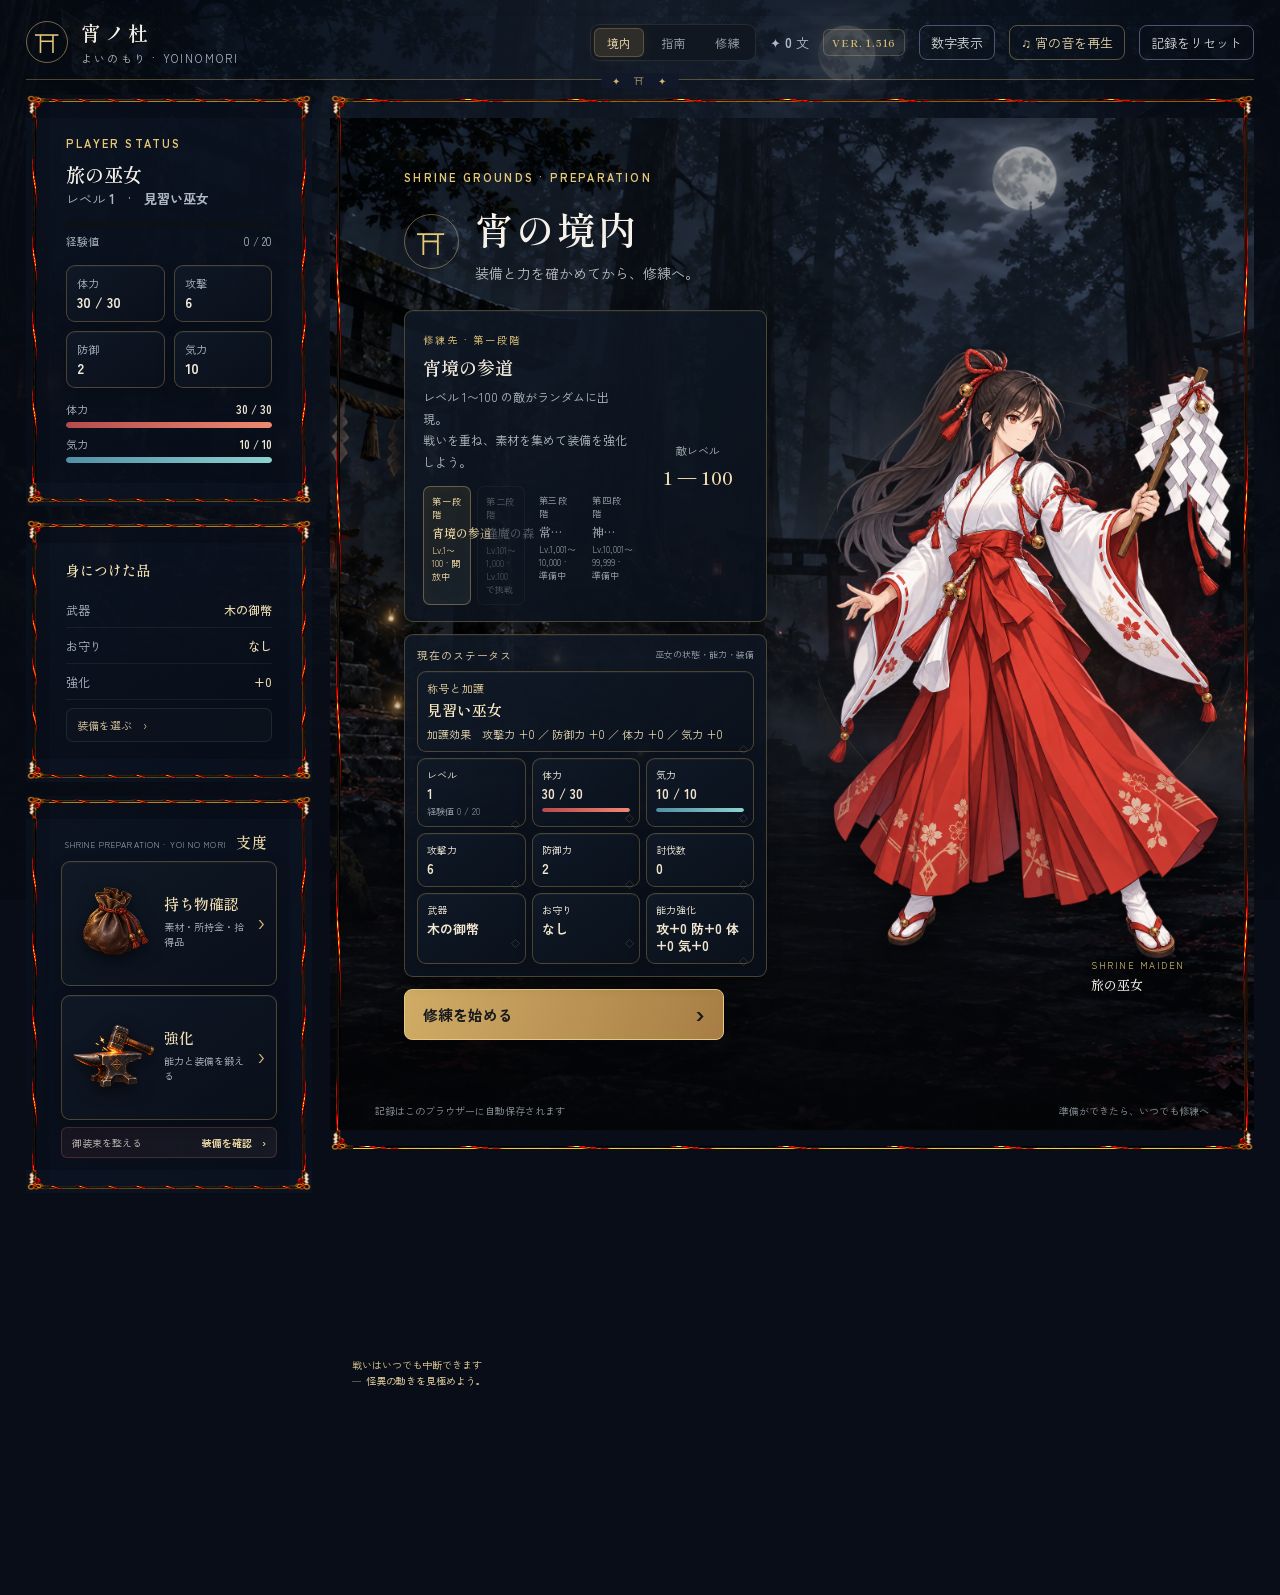
==== commit c182959d: "宵ノ杜1.516" ====
--- a/index.html
+++ b/index.html
@@ -18,9 +18,9 @@
   function gtag(){dataLayer.push(arguments);}
   gtag('js', new Date());
   gtag('config', 'G-WLFMDF5PNQ');
-</script><link rel="stylesheet" href="styles.css?v=1.515"></head>
+</script><link rel="stylesheet" href="styles.css?v=1.516"></head>
 <body data-screen="prep" data-prep-view="home"><div class="wrap">
-<header class="top"><div class="brand"><div class="crest">⛩</div><div><h1>宵ノ杜</h1><small>よいのもり · YOINOMORI</small></div></div><div class="top-right"><nav class="screen-tabs"><button class="screen-tab active" data-screen-go="prep">境内</button><button class="screen-tab" data-prep-open="guide">指南</button><button class="screen-tab" data-screen-go="battle">修練</button></nav><span>✦ <b id="coins">0</b> 文</span><span class="version-tag" aria-label="ゲームバージョン">VER. 1.515</span><button class="save" id="numberSettingsOpen" aria-expanded="false">数字表示</button><button class="save" id="soundToggle" aria-pressed="false">♫ 宵の音を再生</button><button class="save" id="reset">記録をリセット</button></div></header><section class="number-settings" id="numberSettings" hidden aria-label="数値表示の設定"><div class="number-settings-title"><b>数値表示</b><button type="button" id="numberSettingsClose" aria-label="閉じる">×</button></div><label>表示方法<select id="numberDisplayMode"><option value="compact">省略（上位8桁・日本式単位）</option><option value="full">全桁表示</option></select></label><label id="numberFullFormatRow" hidden>全桁の形式<select id="numberFullFormat"><option value="japanese">日本式（万・億・兆）</option><option value="comma">3桁カンマ（10,000）</option></select></label></section>
+<header class="top"><div class="brand"><div class="crest">⛩</div><div><h1>宵ノ杜</h1><small>よいのもり · YOINOMORI</small></div></div><div class="top-right"><nav class="screen-tabs"><button class="screen-tab active" data-screen-go="prep">境内</button><button class="screen-tab" data-prep-open="guide">指南</button><button class="screen-tab" data-screen-go="battle">修練</button></nav><span>✦ <b id="coins">0</b> 文</span><span class="version-tag" aria-label="ゲームバージョン">VER. 1.516</span><button class="save" id="numberSettingsOpen" aria-expanded="false">数字表示</button><button class="save" id="soundToggle" aria-pressed="false">♫ 宵の音を再生</button><button class="save" id="reset">記録をリセット</button></div></header><section class="number-settings" id="numberSettings" hidden aria-label="数値表示の設定"><div class="number-settings-title"><b>数値表示</b><button type="button" id="numberSettingsClose" aria-label="閉じる">×</button></div><label>表示方法<select id="numberDisplayMode"><option value="compact">省略（上位8桁・日本式単位）</option><option value="full">全桁表示</option></select></label><label id="numberFullFormatRow" hidden>全桁の形式<select id="numberFullFormat"><option value="japanese">日本式（万・億・兆）</option><option value="comma">3桁カンマ（10,000）</option></select></label></section>
 <div class="layout"><aside class="side">
 <section class="card profile"><div class="eyebrow">PLAYER STATUS</div><h2>旅の巫女</h2><div class="level">レベル <b id="level">1</b><span class="divinity-count" id="sideDivinityCount" hidden></span>　·　<b id="shrineTitle">見習い巫女</b></div><div class="xpbar"><i id="xpfill"></i></div><div class="minor"><span>経験値</span><span id="xptext">0 / 20</span></div><div class="stats"><div class="stat"><span>体力</span><b id="statHp">30 / 30</b></div><div class="stat"><span>攻撃</span><b id="statAtk">6</b></div><div class="stat"><span>防御</span><b id="statDef">2</b></div><div class="stat"><span>気力</span><b id="statMp">10</b></div></div><div class="vitals"><div><span>体力</span><b id="hpValue">30 / 30</b></div><div class="vitalbar hp"><i id="hpbarFill"></i></div><div><span>気力</span><b id="mpValue">10 / 10</b></div><div class="vitalbar mp"><i id="mpbarFill"></i></div></div></section>
 <section class="card"><h3 class="section-title">身につけた品</h3><div class="gear-row"><span>武器</span><b id="weapon">木の御幣</b></div><div class="gear-row"><span>お守り</span><b id="charm">なし</b></div><div class="gear-row"><span>強化</span><b id="upgrade">+0</b></div><button class="side-action shrine-only" data-prep-open="equipment">装備を選ぶ　›</button></section>
@@ -34,7 +34,7 @@
 <div class="battle-log-layout"><section class="battle" id="battle"><div class="battle-top"><div class="battle-tag">⛩　境内・宵の刻</div><div id="enemyInfo" class="enemy-info" hidden><h3 id="enemyName"></h3><small id="enemyLevel" class="enemy-level"></small><div class="bar"><i id="enemyHpFill"></i></div><div class="enemy-hp-label"><span>体力</span><span id="enemyHpText"></span></div></div></div><div class="battle-vitals"><div class="fight-vital"><div><span>体力</span><b id="battleHpValue">30 / 30</b></div><div class="vitalbar hp"><i id="battleHpBar"></i></div></div><div class="fight-vital"><div><span>気力</span><b id="battleMpValue">10 / 10</b></div><div class="vitalbar mp"><i id="battleMpBar"></i></div></div><div class="fight-stat"><span>攻撃力</span><b id="battleAtkValue">6</b></div><div class="fight-stat"><span>防御力</span><b id="battleDefValue">2</b></div></div><img class="miko-art" src="assets/miko.png" alt="白衣に朱の袴を着た巫女、御幣を構えている"><div id="idle" class="stage"><div class="idle-stage"><button class="start restart-training" id="begin" aria-label="続けて修練する">連戦する　›</button><h3>修練の合間</h3><p>体力と気力を確かめ、次の敵に備えよう。<br>境内へ戻って装備を整えることもできます。</p></div></div><div id="activeStage" class="stage" hidden><img class="enemy-art" id="enemyArt" src="assets/enemies/oni.png" alt="野良鬼"><div class="intent" id="intent">敵の様子をうかがっている</div></div><div class="battle-bottom"><span>連勝　<b id="streak">0</b></span></div></section><div id="log" class="battle-log" aria-live="polite"><div id="turnMsg" class="battle-callout">戦いはいつでも中断できます</div><div id="logs"><div class="logline"><span>—</span>怪異の動きを見極めよう。</div></div></div></div>
 <section class="combat-ui"><div class="commands"><div class="command-head"><h3>行動を選ぶ</h3><span>気力　<b id="mpNow">10</b> / <span id="mpMax">10</span></span></div><div class="cmdgrid"><button class="cmd" data-action="attack"><span class="ico">⚔️</span><span><b>攻撃</b><small>素早い一撃</small></span></button><button class="cmd" data-action="skill"><span class="ico">🌸</span><span><b>破魔の舞</b><small>気力 4 · 破魔の力で攻める</small></span></button><button class="cmd" data-action="guard"><span class="ico">⛨</span><span><b>守る</b><small>身を守り、次の傷を抑える</small></span></button><button class="cmd" data-action="pray"><span class="ico">📿</span><span><b>祈る</b><small>体力を回復 · 気力 3</small></span></button><button class="cmd" id="fleeCommand" data-action="flee" disabled><span class="ico">↩</span><span><b>逃走</b><small>戦闘を中断 · 報酬なし</small></span></button></div></div></section>
 <div class="foot">宵ノ杜　—　終わりなき修練のはじまり</div></main></div></div><div class="divinity-modal" id="divinityModal" hidden role="dialog" aria-modal="true" aria-labelledby="divinityTitle"><button class="divinity-backdrop" id="divinityCloseBackdrop" aria-label="閉じる"></button><section class="divinity-dialog"><button class="divinity-close" id="divinityClose" aria-label="閉じる">×</button><span class="divinity-kicker">神へと至る道</span><h2 id="divinityTitle">神格化</h2><p>レベル1から育成をやり直し、体力・気力・攻撃・防御の一部を永続加護として引き継ぎます。装備・素材・文・通常強化は保持されます。重ねるほど能力が伸び続けます。</p><div class="divinity-rate" id="divinityRate">今のレベルだと 5.0% 引き継がれます。神格化前のレベルが高いほど、引継ぎ率が高まります。</div><div class="divinity-preview-stats"><span>神格化後 <b>レベル1から再育成</b></span><span>今回の引継ぎ <b id="divinityGainText">体力 +1 · 気力 +1 · 攻撃 +1 · 防御 +1</b></span></div><button class="divinity-prepare" id="divinityPrepare">神格化を選ぶ</button><div class="divinity-confirm" id="divinityConfirm" hidden><b>神格化を実行しますか？</b><span>レベルと経験値は1からの育成に戻ります。能力の加護とこれまでの所持品は引き継がれます。</span><div><button id="divinityCancel">実行しない</button><button id="divinityExecute">実行する</button></div></div></section></div><div class="toast" id="toast"></div>
-<script src="game.js?v=1.515" defer></script></body></html>
+<script src="game.js?v=1.516" defer></script></body></html>
 
 
 
